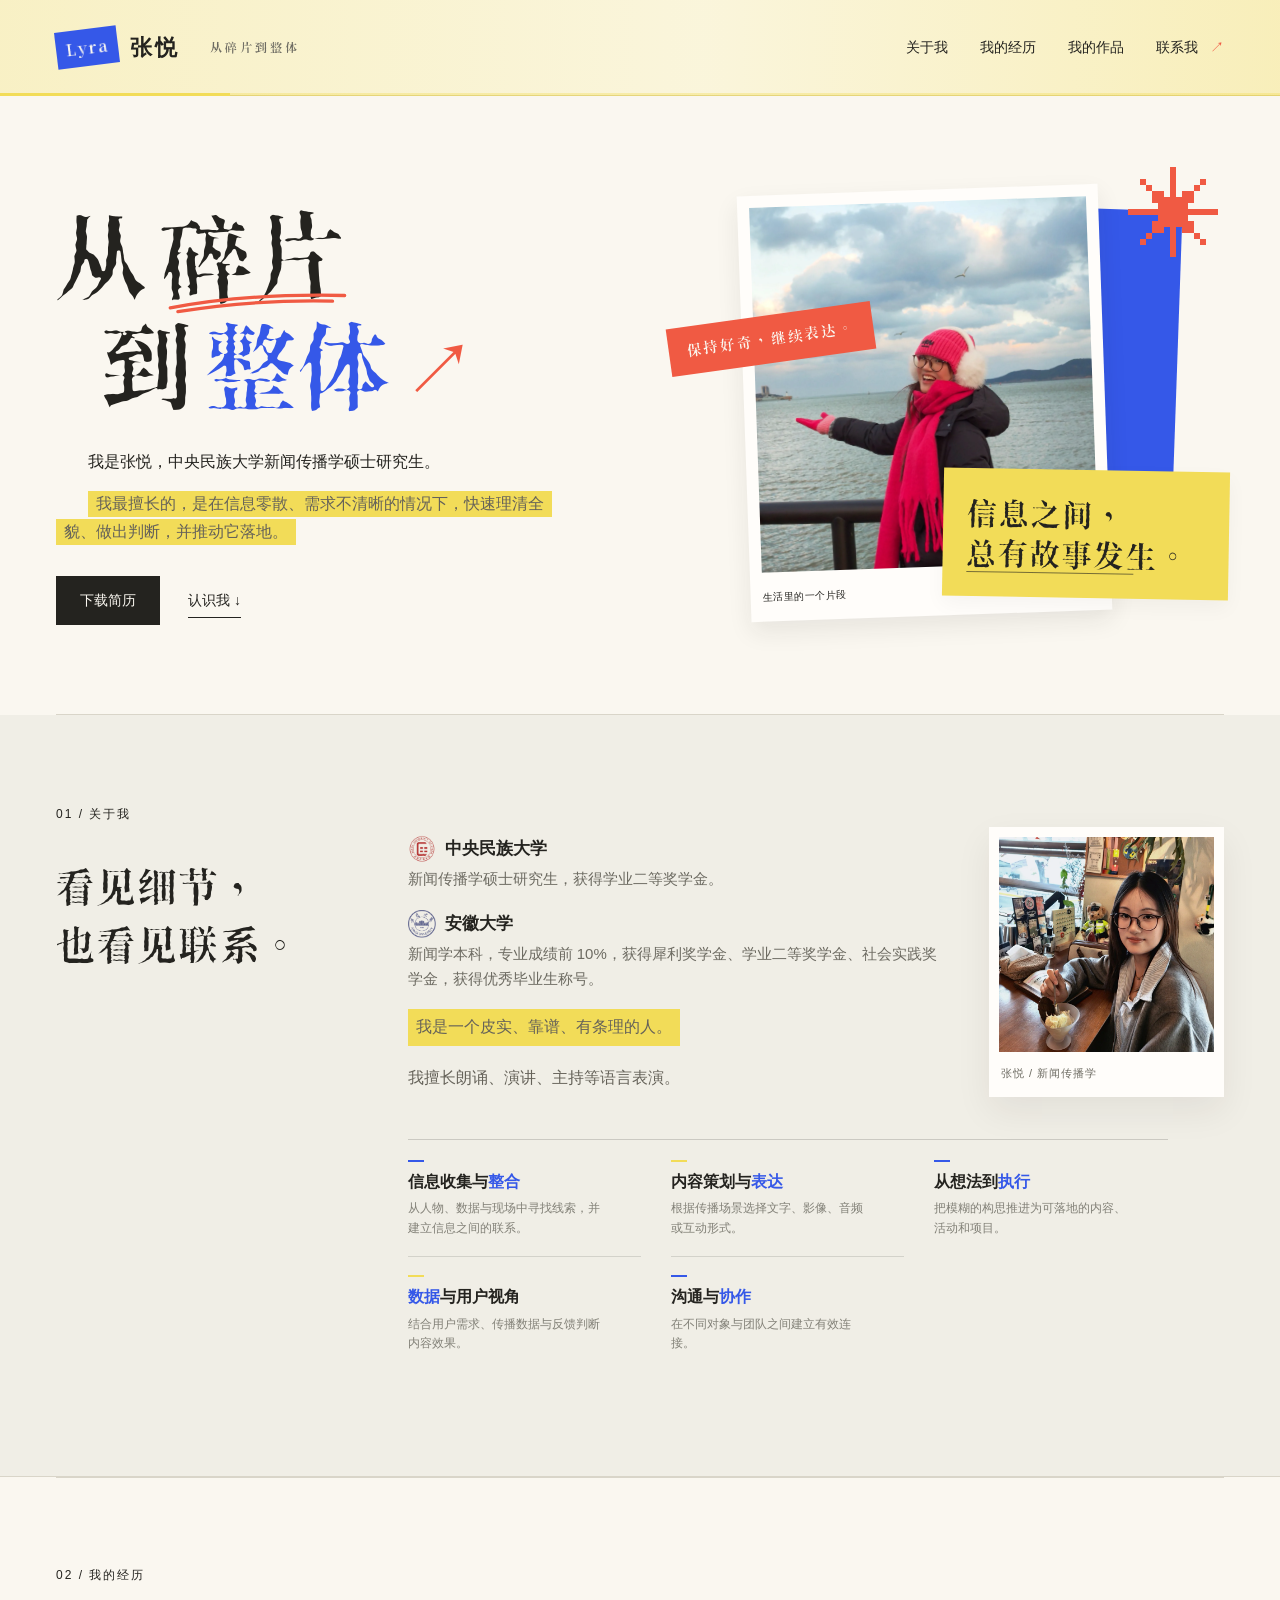
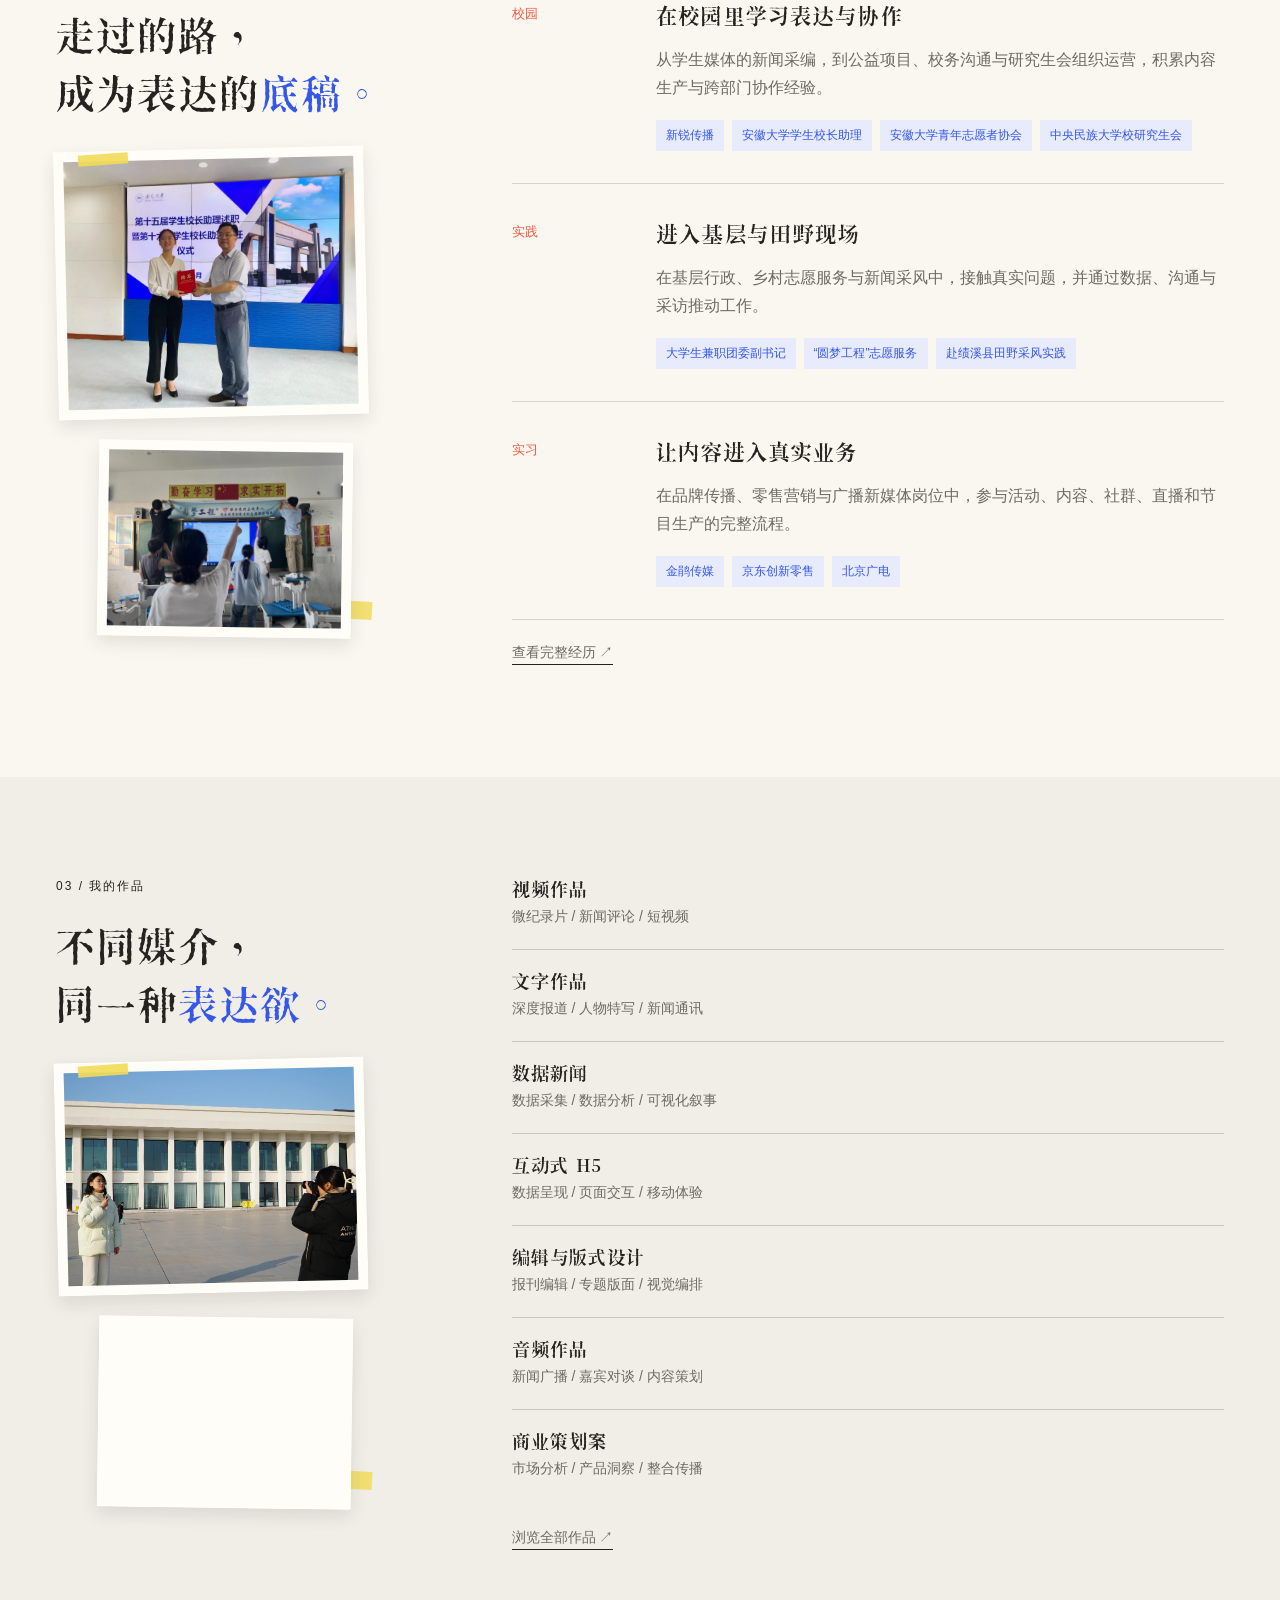
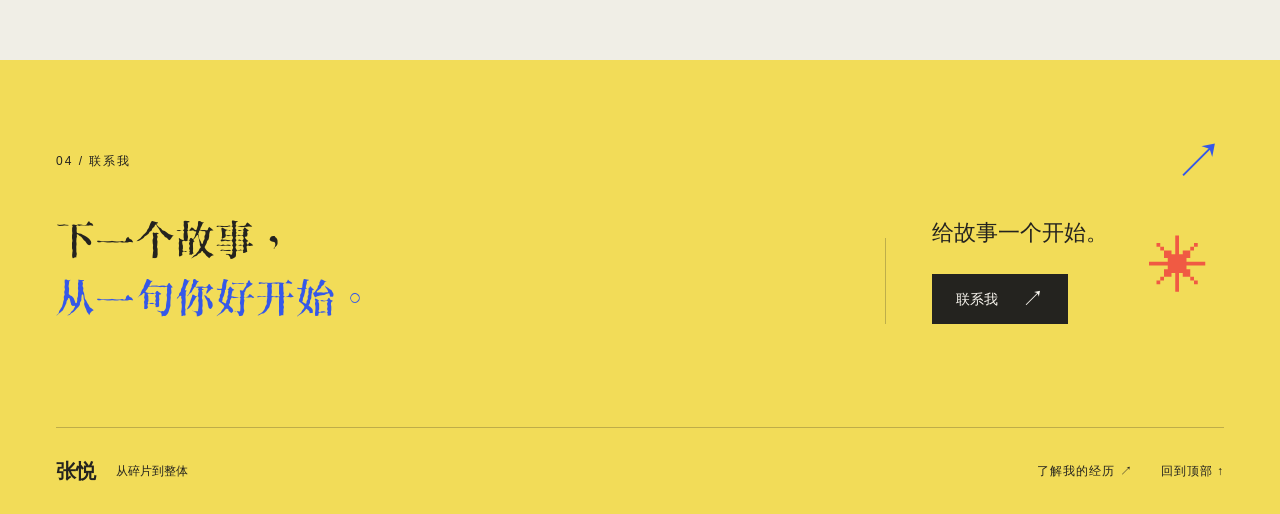
==== index.html @ edf0203c "Initial portfolio website" ====
<!doctype html>
<html lang="zh-CN">
<head>
  <meta charset="utf-8">
  <meta name="viewport" content="width=device-width, initial-scale=1">
  <meta name="theme-color" content="#faf7f0">
  <meta name="description" content="张悦的个人作品集。从现场观察、访谈片段到数据与日常细节，用文字、影像与互动，将碎片整理成有脉络的故事。">
  <meta property="og:type" content="website">
  <meta property="og:title" content="张悦｜从碎片到整体">
  <meta property="og:description" content="张悦的个人作品集：从观察与收集出发，整理信息、连接线索，并找到合适的表达方式。">
  <meta name="twitter:card" content="summary">
  <title>张悦｜从碎片到整体</title>
  <link rel="icon" href="favicon.svg" type="image/svg+xml">
  <link rel="stylesheet" href="assets/fonts/xiangcui/result.css?v=20260916-04">
  <link rel="stylesheet" href="portfolio.css?v=20260916-04">
  <script src="portfolio.js?v=20260916-04" defer></script>
</head>
<body id="top" class="about-page">
<a class="skip" href="#main">跳至正文</a>
<header class="site-header">
  <a class="wordmark" href="#top" aria-label="张悦，返回顶部"><span class="mark" aria-hidden="true">Lyra</span><strong>张悦</strong><span class="wordmark-note">从碎片到整体</span></a>
  <nav aria-label="主导航">
    <a href="#about">关于我</a><a href="experience.html">我的经历</a><a href="works.html">我的作品</a><a href="contact.html">联系我 <span aria-hidden="true">↗</span></a>
  </nav>
</header>
<main id="main">
  <section class="hero shell" aria-labelledby="hero-title">
    <div class="hero-copy">
      <h1 id="hero-title">从<span class="fragment-word">碎片<svg aria-hidden="true" viewBox="0 0 220 20"><path d="M3 13 Q95 0 214 9 M12 18 Q105 8 199 15"/></svg></span><br><span class="hero-line-two">到<span class="whole-word">整体<span aria-hidden="true">↗</span></span></span></h1>
      <p class="hero-identity">我是张悦，中央民族大学新闻传播学硕士研究生。</p>
      <p class="hero-description"><span class="hero-description-highlight">我最擅长的，是在信息零散、需求不清晰的情况下，快速理清全貌、做出判断，并推动它落地。</span></p>
      <div class="hero-actions"><a class="button button-dark" href="联系我/01简历.pdf" download="张悦-个人简历.pdf">下载简历</a><a class="text-link" href="#about">认识我 <span aria-hidden="true">↓</span></a></div>
    </div>
    <div class="collage" aria-label="照片与文字组成的个人拼贴">
      <div class="collage-blue" aria-hidden="true"></div>
      <figure class="photo-fragment"><img src="关于我/MTXX_IMG_20260315_09522256.webp" width="1536" height="2048" alt="张悦在海边，戴着红色帽子和围巾，回头微笑" fetchpriority="high" decoding="async"><figcaption><span>生活里的一个片段</span><span>01 / 观察</span></figcaption></figure>
      <div class="note-fragment"><p>信息之间，<br>总有故事发生。</p><span class="note-rule" aria-hidden="true"></span></div>
      <span class="collage-label">保持好奇，继续表达。</span>
      <span class="collage-star" aria-hidden="true">✳</span>
    </div>
    <div class="hero-divider" aria-hidden="true"></div>
  </section>

  <section class="about-intro" id="about" aria-labelledby="about-title">
    <div class="shell about-intro-grid">
      <header class="about-intro-side">
        <p class="eyebrow">01 / 关于我</p>
        <h2 id="about-title">看见细节，<br>也看见<span class="about-link-word">联系。</span></h2>
      </header>
      <div class="about-intro-main">
        <div class="about-story-grid about-editorial-layout">
          <div class="about-info-flow">
            <section class="about-education-panel">
              <div class="about-education-stack">
                <article class="about-education-record"><strong><img class="school-emblem" src="关于我/中央民族大学校徽-透明.webp" alt=""><span>中央民族大学</span></strong><p>新闻传播学硕士研究生，获得学业二等奖学金。</p></article>
                <article class="about-education-record"><strong><img class="school-emblem" src="关于我/安徽大学校徽-透明.webp" alt=""><span>安徽大学</span></strong><p>新闻学本科，专业成绩前 10%，获得犀利奖学金、学业二等奖学金、社会实践奖学金，获得优秀毕业生称号。</p></article>
              </div>
            </section>
            <section class="about-talent-panel">
              <p class="about-talent-copy"><span class="about-talent-highlight">我是一个皮实、靠谱、有条理的人。</span><span class="about-talent-line">我擅长朗诵、演讲、主持等语言表演。</span></p>
            </section>
          </div>
          <figure class="about-portrait">
            <span class="portrait-corner" aria-hidden="true"></span>
            <img src="关于我/2026年3月_1787834545062.webp?v=20260906212724" width="1535" height="1535" loading="eager" decoding="async" alt="张悦戴着眼镜，坐在咖啡馆窗边的生活照">
            <figcaption>张悦 / 新闻传播学</figcaption>
          </figure>
        </div>
        <section class="about-capability-panel">
          <ol class="about-capability-list">
            <li><h4>信息收集与<span class="capability-highlight">整合</span></h4><p>从人物、数据与现场中寻找线索，并建立信息之间的联系。</p></li>
            <li><h4>内容策划与<span class="capability-highlight">表达</span></h4><p>根据传播场景选择文字、影像、音频或互动形式。</p></li>
            <li><h4>从想法到<span class="capability-highlight">执行</span></h4><p>把模糊的构思推进为可落地的内容、活动和项目。</p></li>
            <li><h4><span class="capability-highlight">数据</span>与用户视角</h4><p>结合用户需求、传播数据与反馈判断内容效果。</p></li>
            <li><h4>沟通与<span class="capability-highlight">协作</span></h4><p>在不同对象与团队之间建立有效连接。</p></li>
          </ol>
        </section>
      </div>
    </div>
  </section>

  <section class="experience-section shell section-grid" id="experience" aria-labelledby="experience-title">
    <header class="section-label"><p class="eyebrow">02 / 我的经历</p><h2 id="experience-title">走过的路，<br>成为表达的<span class="blue-text">底稿。</span></h2><div class="experience-side-gallery" aria-label="经历照片"><img src="关于我/学生校长助理颁发证书.webp" alt="安徽大学学生校长助理证书颁发现场" loading="lazy" decoding="async"><img src="关于我/圆梦工程.webp" alt="圆梦工程志愿服务现场" loading="lazy" decoding="async"></div></header>
    <div class="experience-list">
      <article class="experience-item"><div class="experience-meta"><span>校园</span></div><div><h3>在校园里学习表达与协作</h3><p>从学生媒体的新闻采编，到公益项目、校务沟通与研究生会组织运营，积累内容生产与跨部门协作经验。</p><ul class="tags" aria-label="校园经历"><li><a href="experience.html#experience-xinrui">新锐传播</a></li><li><a href="experience.html#experience-student-assistant">安徽大学学生校长助理</a></li><li><a href="experience.html#experience-volunteer">安徽大学青年志愿者协会</a></li><li><a href="experience.html#experience-graduate-union">中央民族大学校研究生会</a></li></ul></div></article>
      <article class="experience-item"><div class="experience-meta"><span>实践</span></div><div><h3>进入基层与田野现场</h3><p>在基层行政、乡村志愿服务与新闻采风中，接触真实问题，并通过数据、沟通与采访推动工作。</p><ul class="tags" aria-label="实践经历"><li><a href="experience.html#experience-shanwang">大学生兼职团委副书记</a></li><li><a href="experience.html#experience-dream">“圆梦工程”志愿服务</a></li><li><a href="experience.html#experience-fieldwork">赴绩溪县田野采风实践</a></li></ul></div></article>
      <article class="experience-item"><div class="experience-meta"><span>实习</span></div><div><h3>让内容进入真实业务</h3><p>在品牌传播、零售营销与广播新媒体岗位中，参与活动、内容、社群、直播和节目生产的完整流程。</p><ul class="tags" aria-label="实习经历"><li><a href="experience.html#experience-jinjuan">金鹃传媒</a></li><li><a href="experience.html#experience-jd">京东创新零售</a></li><li><a href="experience.html#experience-bjrt">北京广电</a></li></ul></div></article>
      <p class="resume-note"><a class="text-link" href="experience.html">查看完整经历 ↗</a></p>
    </div>
  </section>

  <section class="projects-section" id="projects" aria-labelledby="projects-title">
    <div class="shell projects-layout">
      <header class="section-label projects-side"><p class="eyebrow">03 / 我的作品</p><h2 id="projects-title">不同媒介，<br>同一种<span class="blue-text">表达欲。</span></h2><div class="projects-side-gallery" aria-label="采风与拍摄照片"><figure class="projects-photo projects-photo-shoot"><img src="关于我/拍摄.webp" alt="拍摄现场" loading="lazy" decoding="async"></figure><figure class="projects-photo projects-photo-live"><img src="关于我/采风实践.webp" alt="采风实践现场" loading="lazy" decoding="async"></figure></div></header>
      <div class="projects-directory-column">
        <nav class="project-categories" aria-label="作品分类目录">
        <a class="directory-entry directory-entry--video" href="works.html#category-video"><span class="directory-number">01</span><span class="directory-copy"><strong>视频作品</strong><small>微纪录片 / 新闻评论 / 短视频</small></span><span class="directory-arrow" aria-hidden="true">↗</span><figure class="directory-preview"><img src="我的作品/视频作品/老机场建立新园博封面图.webp" alt="" loading="lazy" decoding="async"></figure></a>
        <a class="directory-entry directory-entry--writing" href="works.html#category-writing"><span class="directory-number">02</span><span class="directory-copy"><strong>文字作品</strong><small>深度报道 / 人物特写 / 新闻通讯</small></span><span class="directory-arrow" aria-hidden="true">↗</span><figure class="directory-preview"><img src="我的作品/文字报道/星星世界.webp" alt="" loading="lazy" decoding="async"></figure></a>
        <a class="directory-entry directory-entry--data" href="works.html#category-data"><span class="directory-number">03</span><span class="directory-copy"><strong>数据新闻</strong><small>数据采集 / 数据分析 / 可视化叙事</small></span><span class="directory-arrow" aria-hidden="true">↗</span><figure class="directory-preview"><img src="我的作品/数据新闻/义乌爆单之后封面图.webp" alt="" loading="lazy" decoding="async"></figure></a>
        <a class="directory-entry directory-entry--h5" href="works.html#category-h5"><span class="directory-number">04</span><span class="directory-copy"><strong>互动式 H5</strong><small>数据呈现 / 页面交互 / 移动体验</small></span><span class="directory-arrow" aria-hidden="true">↗</span><figure class="directory-preview"><img class="directory-preview-image--top" src="我的作品/互动式H5/徽风皖韵话非遗封面图.webp" alt="" loading="lazy" decoding="async"></figure></a>
        <a class="directory-entry directory-entry--editorial" href="works.html#category-editorial"><span class="directory-number">05</span><span class="directory-copy"><strong>编辑与版式设计</strong><small>报刊编辑 / 专题版面 / 视觉编排</small></span><span class="directory-arrow" aria-hidden="true">↗</span><figure class="directory-preview"><img class="directory-preview-image--top" src="我的作品/编辑与版式设计/青年日报.webp" alt="" loading="lazy" decoding="async"></figure></a>
        <a class="directory-entry directory-entry--audio" href="works.html#category-audio"><span class="directory-number">06</span><span class="directory-copy"><strong>音频作品</strong><small>新闻广播 / 嘉宾对谈 / 内容策划</small></span><span class="directory-arrow" aria-hidden="true">↗</span><figure class="directory-preview"><img src="我的作品/音频作品/我是实习生.webp" alt="" loading="lazy" decoding="async"></figure></a>
        <a class="directory-entry directory-entry--commercial" href="works.html#category-commercial"><span class="directory-number">07</span><span class="directory-copy"><strong>商业策划案</strong><small>市场分析 / 产品洞察 / 整合传播</small></span><span class="directory-arrow" aria-hidden="true">↗</span><figure class="directory-preview"><img src="我的作品/商业策划案/我xiang自定义封面图.webp" alt="" loading="lazy" decoding="async"></figure></a>
        </nav>
        <p class="resume-note projects-more"><a class="text-link" href="works.html">浏览全部作品 ↗</a></p>
      </div>
    </div>
  </section>

  <section class="contact-section" id="contact" aria-labelledby="contact-title">
    <div class="shell">
      <div class="contact-top"><p class="eyebrow">04 / 联系我</p><span aria-hidden="true">↗</span></div>
      <div class="contact-grid"><div><h2 id="contact-title">下一个故事，<br><span>从一句你好开始。</span></h2></div><div class="contact-letter"><span aria-hidden="true">✳</span><p>给故事一个开始。</p><a class="button button-dark" href="contact.html">联系我 <span aria-hidden="true">↗</span></a></div></div>
      <footer><a class="footer-name" href="#top">张悦<span>从碎片到整体</span></a><div class="footer-links"><a href="experience.html">了解我的经历 ↗</a><a class="back-top" href="#top">回到顶部 ↑</a></div></footer>
    </div>
  </section>
</main>
</body>
</html>
---- assets/fonts/xiangcui/result.css ----
/* Service and Built By: ZeoSeven https://zeoseven.com
Generated By cn-font-split https://www.npmjs.com/package/cn-font-split
CopyrightNotice 
FontFamilyName XiangcuiDazijitiW15
FontSubfamilyName Regular
UniqueFontID Xiangcui Dazijiti W15:Version 1.000
FullFontName XiangcuiDazijitiW15
VersionString Version 1.000;June 27, 2024;FontCreator 14.0.0.2814 64-bit
PostScriptFontName XiangcuiDazijitiW15
CopyrightNotice 
FontFamilyName XiangcuiDazijitiW15
FontSubfamilyName Regular
UniqueFontID Xiangcui Dazijiti W15:Version 1.000
FullFontName XiangcuiDazijitiW15
VersionString Version 1.000;June 27, 2024;FontCreator 14.0.0.2814 64-bit
PostScriptFontName XiangcuiDazijitiW15
FontFamilyName 香萃打字机体 W15
FontSubfamilyName Regular
UniqueFontID 香萃打字机体 W15:Version 1.000
FullFontName 香萃打字机体 W15
VersionString Version 1.000;June 27, 2024;FontCreator 14.0.0.2814 64-bit */

@font-face{font-family:"XiangcuiDazijitiW15";src:local("XiangcuiDazijitiW15"),url("./5dc5b718c7860aa8.woff2")format("woff2");font-style:normal;font-display:swap;font-weight:400;unicode-range:U+2640,U+2642,U+3003,U+3005,U+3013;}@font-face{font-family:"XiangcuiDazijitiW15";src:local("XiangcuiDazijitiW15"),url("./c0c54fd2979ae911.woff2")format("woff2");font-style:normal;font-display:swap;font-weight:400;unicode-range:U+2016,U+2030,U+2032-2033,U+203B,U+2103,U+2116,U+2160-216B,U+2190-2193,U+2208,U+220F,U+2211,U+221A,U+221D-221E,U+2220,U+2225,U+2227-222B,U+222E,U+2234-2237,U+223D,U+2248,U+224C,U+2260-2261,U+2264-2265,U+226E-226F,U+2299,U+22A5,U+2312,U+25A0-25A1,U+25B2-25B3,U+25C6-25C7,U+25CB,U+25CE,U+2605-2606,U+304B-3051,U+30E6-30F6,U+FF02,U+FF04,U+FF07,U+FF0A-FF0B,U+FF20,U+FF3C,U+FF3E,U+FF40,U+FFE0-FFE1,U+FFE3,U+FFE5;}@font-face{font-family:"XiangcuiDazijitiW15";src:local("XiangcuiDazijitiW15"),url("./0944b7eb98e4e70e.woff2")format("woff2");font-style:normal;font-display:swap;font-weight:400;unicode-range:U+44F,U+451,U+2014,U+201C-201D,U+2026,U+3001-3002,U+300C-300F,U+3041-304A,U+4E00,U+4E0A,U+4E0D-4E0E,U+4E1A,U+4E2A,U+4E2D,U+4E3A-4E3B,U+4E4B,U+4E86,U+4E8E,U+4EA7,U+4EBA,U+4EE5,U+4F1A,U+4F53,U+4F5C,U+5168,U+51FA,U+5206,U+5230,U+5236,U+529B,U+52A8,U+5316,U+53D1,U+53EF,U+5408,U+540C,U+548C,U+56FD,U+5728,U+5730,U+591A,U+5927,U+5B66,U+5B9A,U+5B9E,U+5BF9,U+5DE5,U+5E74,U+6027,U+6210-6211,U+6499,U+65B9,U+65F6,U+662F,U+6709,U+6765,U+6CD5,U+73B0,U+7406,U+751F,U+7528,U+7684,U+7B49,U+7ECF,U+80D9,U+80FD,U+81EA,U+884C,U+8981,U+8E9C,U+8FC7,U+8FD9,U+8FDB,U+9139,U+9AD8,U+9CB0,U+FF01,U+FF0C,U+FF0F,U+FF1A-FF1B,U+FF1F,U+FF5E;}@font-face{font-family:"XiangcuiDazijitiW15";src:local("XiangcuiDazijitiW15"),url("./40b76a748f800bf4.woff2")format("woff2");font-style:normal;font-display:swap;font-weight:400;unicode-range:U+20-30,U+41-43,U+7E,U+A4,U+A7-A8,U+B0-B1,U+B7,U+D7,U+E0-E1,U+E8-EA,U+EC-ED,U+F2-F3,U+F7,U+F9-FA,U+FC,U+101,U+113,U+11B,U+12B,U+14D,U+16B,U+1CE,U+1D0,U+1D2,U+1D4,U+1D6,U+1D8,U+1DA,U+1DC,U+2C7,U+2C9,U+391-3A1,U+3C0-3C1,U+3C3-3C9,U+401,U+410-41F;}@font-face{font-family:"XiangcuiDazijitiW15";src:local("XiangcuiDazijitiW15"),url("./653477c5091aecaa.woff2")format("woff2");font-style:normal;font-display:swap;font-weight:400;unicode-range:U+30C7-30E5;}@font-face{font-family:"XiangcuiDazijitiW15";src:local("XiangcuiDazijitiW15"),url("./71e9ceec1b325e1a.woff2")format("woff2");font-style:normal;font-display:swap;font-weight:400;unicode-range:U+30A9-30C6;}@font-face{font-family:"XiangcuiDazijitiW15";src:local("XiangcuiDazijitiW15"),url("./7e6edab796168fa1.woff2")format("woff2");font-style:normal;font-display:swap;font-weight:400;unicode-range:U+3081-3093,U+30A1-30A8;}@font-face{font-family:"XiangcuiDazijitiW15";src:local("XiangcuiDazijitiW15"),url("./8c54cb63463f772f.woff2")format("woff2");font-style:normal;font-display:swap;font-weight:400;unicode-range:U+3068-3080;}@font-face{font-family:"XiangcuiDazijitiW15";src:local("XiangcuiDazijitiW15"),url("./8097207e23d77192.woff2")format("woff2");font-style:normal;font-display:swap;font-weight:400;unicode-range:U+3052-3067;}@font-face{font-family:"XiangcuiDazijitiW15";src:local("XiangcuiDazijitiW15"),url("./1133d1ac17f09dd9.woff2")format("woff2");font-style:normal;font-display:swap;font-weight:400;unicode-range:U+4E2C,U+5107,U+5216,U+5293,U+54F3,U+5523,U+5819,U+5ADC,U+5C88,U+5E3B,U+5FEE,U+62F6,U+63BE,U+6484,U+67D9,U+67DD,U+6D5E,U+6F46,U+717A,U+71E0,U+72C1,U+73E7,U+75B0,U+7603,U+7722,U+7809,U+7811,U+7946,U+799A,U+7B45,U+7BA2,U+8014,U+8159,U+817D,U+81A3,U+81AA,U+8201,U+833C,U+836E,U+83E5,U+8459,U+84F0,U+8729,U+8753,U+87D3,U+89DC,U+8BF6,U+8C2E,U+8E2C,U+8E9E,U+8ECE,U+8FEE,U+914F,U+9174,U+9191,U+960C,U+9622,U+9A98,U+9B48,U+9CA6,U+9E88,U+9F44;}@font-face{font-family:"XiangcuiDazijitiW15";src:local("XiangcuiDazijitiW15"),url("./aa62bf67a1a08d60.woff2")format("woff2");font-style:normal;font-display:swap;font-weight:400;unicode-range:U+4E3F,U+5155,U+5281,U+53B6,U+553C,U+570A,U+5C8D,U+5F61,U+614A,U+615D,U+63AD,U+6420,U+6434,U+6920,U+6A8E,U+6AA0,U+6B43,U+6BF5,U+6C15,U+6EE0,U+72E8,U+746D,U+754E,U+778D,U+77E7,U+7857,U+78C9,U+78F2,U+7967,U+7B9D,U+7CD7,U+7F32,U+80C2,U+810E,U+84CD,U+84D0,U+85B7,U+871E,U+8723,U+877E,U+878B,U+8793,U+88D2,U+8966,U+89EB,U+8B26,U+8D33,U+8D47,U+8D55,U+928E,U+94F4,U+953C,U+9564,U+9674,U+98A5,U+9A9F,U+9CBA,U+9CCB,U+9E32,U+9EB4,U+9F3D,U+9F86;}@font-face{font-family:"XiangcuiDazijitiW15";src:local("XiangcuiDazijitiW15"),url("./6d15cb8e7a04f590.woff2")format("woff2");font-style:normal;font-display:swap;font-weight:400;unicode-range:U+4EC2,U+502E,U+55B5,U+5776,U+5786,U+5B32,U+5B65,U+5C66,U+5F2A,U+6067,U+61D4,U+6343,U+652E,U+6833,U+684A,U+6A91,U+6BEA,U+6CD0,U+6F24,U+6F2D,U+721D,U+728B,U+72C3,U+730A,U+7338,U+734D,U+752F,U+770D,U+77A2,U+786D,U+791E,U+7B58,U+8022,U+8028,U+804D,U+8080,U+80E9,U+80EC,U+82E0,U+83B0,U+8488,U+848E,U+8539,U+8803,U+8C8A,U+8C98,U+8F79,U+91B5,U+9494,U+94B6,U+94F9,U+950A,U+950E,U+951E,U+952B,U+95F6,U+9603,U+9794,U+97AB,U+9B0F,U+9CD8,U+9E5B;}@font-face{font-family:"XiangcuiDazijitiW15";src:local("XiangcuiDazijitiW15"),url("./cfc2fda3ff36a1c6.woff2")format("woff2");font-style:normal;font-display:swap;font-weight:400;unicode-range:U+4E0C,U+4E28,U+522D,U+5290,U+5369,U+54D5,U+54DC,U+54FF,U+552A,U+5588,U+5686,U+57A4,U+5820,U+5865,U+58BC,U+5C1C,U+5F50,U+619D,U+620B,U+6224-6225,U+63F2,U+6496,U+64D0,U+6509,U+6844,U+6957,U+6971,U+70C0,U+7953,U+7BDA,U+7F33,U+8029,U+8035,U+80F2,U+8274,U+82B0,U+857A,U+85A8,U+867C,U+89CC,U+8DBC,U+8E40,U+8F77,U+9058,U+91A2,U+94DE,U+953E,U+9544,U+9569,U+960D,U+963D,U+9AB1,U+9AD1,U+9C92,U+9C95,U+9CBC,U+9CC6,U+9E38,U+9E7E,U+9EFB-9EFC;}@font-face{font-family:"XiangcuiDazijitiW15";src:local("XiangcuiDazijitiW15"),url("./ad3cd2c9f8f99d2e.woff2")format("woff2");font-style:normal;font-display:swap;font-weight:400;unicode-range:U+4E36,U+4F91,U+50BA,U+5181,U+52F9,U+53A3,U+57F4,U+5902,U+5AB5,U+5C22,U+5C6E,U+5D3E,U+5DDB,U+5FED,U+63CE,U+640B-640C,U+6603,U+67A8,U+6A65,U+6D48,U+706C,U+72F3,U+7339,U+736F,U+75C4,U+762D,U+7735,U+7839,U+7924,U+7A80,U+7CC8,U+7F0F,U+7F12,U+7F68,U+8221,U+8223,U+822D,U+825A,U+8307,U+83F9,U+8487,U+86B0,U+86D8,U+8788,U+8BA0,U+8E23,U+8E94,U+90B6,U+914E,U+943E,U+94B8,U+9538,U+953F,U+955F,U+9561,U+9A96,U+9B2F,U+9CD0,U+9EEA,U+9EF9,U+9FA0;}@font-face{font-family:"XiangcuiDazijitiW15";src:local("XiangcuiDazijitiW15"),url("./017794c2d1e67860.woff2")format("woff2");font-style:normal;font-display:swap;font-weight:400;unicode-range:U+4EA0,U+4FC5,U+51F5,U+5423,U+55C9,U+580B,U+5BE4,U+5E80,U+5EE8,U+609B,U+6445,U+64D7,U+6534,U+674C,U+6864,U+6C5C,U+6E2B,U+6EB2,U+70B1,U+7303,U+736C,U+74A9,U+7513,U+7592,U+784E,U+793B,U+798A,U+7A78,U+7BA8,U+7EC1,U+8025,U+809C,U+80B7,U+8204,U+827F,U+8347,U+837D,U+839B,U+8579,U+86F2,U+8764,U+8797,U+87B5,U+8844,U+88FC,U+8930,U+8C02,U+8C85,U+8F81,U+8FD5,U+94B7,U+94EB,U+9516,U+9518,U+95FC,U+9667,U+9792,U+98A1,U+9969,U+9A80,U+9E3A,U+9EE5;}@font-face{font-family:"XiangcuiDazijitiW15";src:local("XiangcuiDazijitiW15"),url("./7786f72426914c8a.woff2")format("woff2");font-style:normal;font-display:swap;font-weight:400;unicode-range:U+4F94,U+50ED,U+5182,U+525E,U+5282,U+5326,U+537A,U+5459,U+54B4,U+54D9,U+5925,U+5A08,U+5B84,U+5CB5,U+605D,U+609D,U+6243,U+6322,U+6549,U+656B,U+680A,U+6C2A,U+6D0E,U+6EB7,U+7113,U+727F,U+7321,U+750D,U+760A,U+7643,U+7707,U+77B5,U+7A06,U+7AAD,U+7BE5,U+7F0B,U+80AD,U+823B,U+824B,U+827D,U+82C8,U+84B9,U+864D,U+86D1,U+8770,U+881B,U+89CF,U+89D6,U+8BD4,U+8C2B,U+8F82,U+9164,U+950D,U+9514,U+9529,U+954E,U+96B3,U+97B2,U+9998,U+9A92,U+9CB4,U+9E71;}@font-face{font-family:"XiangcuiDazijitiW15";src:local("XiangcuiDazijitiW15"),url("./b981920faaa8e8e1.woff2")format("woff2");font-style:normal;font-display:swap;font-weight:400;unicode-range:U+4F74,U+507E,U+574C,U+5B16,U+5CBD,U+5E31,U+5E5E,U+5F82,U+5FC9,U+600A,U+60DD,U+63DE,U+63F8,U+643F,U+69D4,U+6C46,U+6F89,U+71D4,U+72F4,U+74DE,U+7605,U+761B,U+7625,U+764D,U+7747,U+78A5,U+7A03,U+7B0A,U+7C40,U+7CA2,U+7D77,U+7F2F,U+7F9D,U+80E8,U+811E,U+822F,U+8233,U+828F,U+831B,U+83A9,U+83DD,U+8406,U+867F,U+87AC-87AD,U+87BD,U+88BC,U+895E,U+8DD6,U+90DB,U+91AD,U+963C,U+966C,U+9987,U+9A75,U+9A7A,U+9ADF,U+9B43,U+9CBD,U+9CD4,U+9E31,U+9E4E;}@font-face{font-family:"XiangcuiDazijitiW15";src:local("XiangcuiDazijitiW15"),url("./8ba4ddbe96653d1f.woff2")format("woff2");font-style:normal;font-display:swap;font-weight:400;unicode-range:U+4EF3,U+50D6,U+52D6,U+55CD,U+572F,U+57D8,U+57FD,U+59D2,U+5F11,U+5F56,U+5FC4,U+5FE4,U+6106,U+64E4,U+67B5,U+6883,U+6B37,U+6F72,U+6F8C,U+7039,U+728F,U+7331,U+75C3,U+75E6,U+7743,U+786A,U+78B9,U+7AAC,U+7AB3,U+7B4C,U+7EA1,U+7F07,U+7F0C,U+812C,U+8284,U+8291,U+8311,U+835B,U+845C,U+84B4,U+84E3,U+850C,U+86BA,U+87DB,U+883C,U+8BDC,U+8C33,U+8C94,U+8DB1,U+8DE3,U+8F7A,U+91AF,U+948B,U+94D8,U+9513,U+9688,U+996B,U+9B08,U+9C94,U+9E36,U+9F0D,U+9F37;}@font-face{font-family:"XiangcuiDazijitiW15";src:local("XiangcuiDazijitiW15"),url("./a64978d9ab0484dc.woff2")format("woff2");font-style:normal;font-display:swap;font-weight:400;unicode-range:U+50EC,U+51B1,U+54A9,U+55BE,U+564D,U+5844,U+5AE0,U+5B37,U+5B80,U+5F8C,U+610D,U+641B,U+6634,U+676A,U+681D,U+6B9B,U+6D7C,U+6F36,U+7173,U+72EF,U+74E0,U+763C,U+7704,U+7780,U+7847,U+7962,U+7A02,U+7C0F,U+7CC7,U+7CF8,U+7E3B,U+7EA9,U+7F02,U+7F23,U+8020,U+8136,U+8182,U+8268,U+8288,U+836D,U+863C,U+86DE,U+86F1,U+880A,U+887F,U+8A48,U+8DCF,U+8E90,U+902D,U+936A,U+956C,U+9ABA,U+9C8E,U+9C9A,U+9E4B,U+9E55,U+9E63,U+9E68-9E69,U+9EBD,U+9EC9,U+9F51;}@font-face{font-family:"XiangcuiDazijitiW15";src:local("XiangcuiDazijitiW15"),url("./7e6bacd9a9c90078.woff2")format("woff2");font-style:normal;font-display:swap;font-weight:400;unicode-range:U+4F1B,U+4F7E,U+51AB,U+536E,U+54DA,U+576B,U+57F8,U+5B5B,U+5D1E,U+5D6B,U+5EFE,U+5F58,U+5F73,U+602B,U+66DB,U+69B1,U+69E0,U+6B39,U+6ED7,U+7035,U+7178,U+7228,U+72B4,U+7481,U+7540,U+755B,U+758B,U+7635,U+76CD,U+7B7B,U+7BFC,U+7C16,U+7EF2,U+7FBC,U+8016,U+825F,U+8308,U+831A,U+840F,U+855E,U+86C4,U+873E,U+8864,U+88F0,U+890A,U+892B,U+89EF,U+8C18,U+8E6F,U+8F7E,U+8FB6,U+8FD3,U+90BE,U+953A,U+9654,U+972A,U+97B4,U+9AA3,U+9AED,U+9AF9,U+9E2B,U+9F2C;}@font-face{font-family:"XiangcuiDazijitiW15";src:local("XiangcuiDazijitiW15"),url("./1123d6e9b7b145cd.woff2")format("woff2");font-style:normal;font-display:swap;font-weight:400;unicode-range:U+4FDC,U+5233,U+52A2,U+5476,U+56DD,U+572C,U+57CF,U+5881,U+589A,U+5941,U+5C25,U+6083,U+6126,U+6426,U+6769,U+6798,U+67C3,U+698D,U+69ED,U+6A18,U+6BB3,U+6D33,U+6E16,U+6E53,U+6EBB,U+72F7,U+739F,U+76A4,U+7B6E,U+7C9E,U+7CE8,U+7F21,U+7F74,U+80EA,U+8114,U+829F,U+82A4,U+8333,U+83B6,U+85A4,U+8731,U+877B,U+88E5,U+89CB,U+8E3A,U+9161,U+91A3,U+9565,U+9568,U+956A,U+9730,U+98E7,U+9967,U+9AE1,U+9C86,U+9CA1,U+9CA3,U+9CE2,U+9E6A,U+9E87,U+9EE2;}@font-face{font-family:"XiangcuiDazijitiW15";src:local("XiangcuiDazijitiW15"),url("./512e7f1709de62e9.woff2")format("woff2");font-style:normal;font-display:swap;font-weight:400;unicode-range:U+5202,U+523F,U+54CF,U+5537,U+56DF,U+5709,U+59B2,U+5D24,U+5E8B,U+5EB3,U+5ED2,U+5FAD,U+603C,U+6206,U+62CA,U+638E,U+63B4,U+646D,U+6715,U+69F2,U+6CB2,U+6FB6,U+7313,U+75D6,U+7617,U+7640,U+775A,U+77BD,U+781F,U+7B2B,U+7B31,U+7B3E,U+7C0B,U+7EA5,U+8071,U+8160,U+82FB,U+83F8,U+8411,U+8629,U+866E,U+86B5,U+872E,U+877D,U+87EA,U+88CE,U+89F3,U+8BFC,U+8C35,U+8DBA,U+8F75,U+94AC,U+94E5,U+961D,U+96E0,U+990D,U+9AC0,U+9C8B,U+9CA0,U+9EE9,U+9F80;}@font-face{font-family:"XiangcuiDazijitiW15";src:local("XiangcuiDazijitiW15"),url("./3e953debaf60495b.woff2")format("woff2");font-style:normal;font-display:swap;font-weight:400;unicode-range:U+4E69,U+4F67,U+50E6,U+5196,U+54AD,U+561E,U+580D,U+5D74,U+5E42,U+6003,U+6100,U+6535,U+65C4,U+6861,U+69CA,U+69FF,U+6C0D,U+6CD6,U+6CF7,U+6CFA,U+6DAB,U+6E54,U+709D,U+72AD,U+72FB,U+74BA,U+754B,U+75AC,U+76B2,U+79B3,U+7B9C,U+7BCC,U+7CC1,U+7F27,U+7FB0,U+8031,U+81A6,U+81C1,U+836C,U+841C,U+8489,U+848C,U+8627,U+8813,U+8816,U+897B,U+8D46,U+8D4D,U+9179,U+917E,U+94D7,U+952A,U+952C,U+9545,U+9883,U+989F,U+9993,U+9AEB,U+9E48,U+9F17,U+9F19;}@font-face{font-family:"XiangcuiDazijitiW15";src:local("XiangcuiDazijitiW15"),url("./7aa6850366298bfb.woff2")format("woff2");font-style:normal;font-display:swap;font-weight:400;unicode-range:U+50A7,U+5363,U+5432,U+5575,U+5581,U+55CC,U+55FE,U+5981,U+5AAA,U+5DEF,U+5EF4,U+601B,U+6092,U+60AB,U+6217,U+6661,U+68F9,U+6BF9,U+6C05,U+6CA9,U+6CF6,U+71B5,U+7256,U+727E,U+73E5,U+750F,U+78A1,U+7905,U+7B2E,U+7B85,U+7BEA,U+7C74,U+7C9C,U+7E47,U+7E9F,U+7EE0,U+7EE8,U+7EF1,U+7F7E,U+8234,U+82E1,U+83C0,U+845A,U+84BD,U+8548,U+86E9,U+86F8,U+8785,U+87AB,U+89DA,U+94AB,U+9515,U+987C,U+9B51,U+9CCE,U+9E37,U+9E39,U+9E41,U+9F2F,U+9F39,U+9F85;}@font-face{font-family:"XiangcuiDazijitiW15";src:local("XiangcuiDazijitiW15"),url("./dd3c2bd8928bc6b8.woff2")format("woff2");font-style:normal;font-display:swap;font-weight:400;unicode-range:U+5240,U+531A,U+5452,U+5456,U+5472,U+553F,U+5601,U+57D2,U+5AB8,U+5D5D,U+600D,U+605A,U+623D,U+6369,U+6753,U+67A7,U+6855,U+6AAB,U+6B82,U+6C1A,U+6D1A,U+7085,U+7198,U+725D,U+738E,U+760C,U+7615,U+7630,U+77EC,U+7B2A,U+7B62,U+7C26,U+7E9B,U+7F11,U+802A,U+8112,U+8169,U+8279,U+82CA,U+84E0,U+86F4,U+8832,U+88B7,U+88E2-88E3,U+8BD3,U+8BD6,U+8BF9,U+8DDE,U+8F6D,U+8F94,U+8FE8,U+94D1,U+9558,U+9567,U+96CE,U+9B1F,U+9CA7,U+9CAE,U+9CD3,U+9F22;}@font-face{font-family:"XiangcuiDazijitiW15";src:local("XiangcuiDazijitiW15"),url("./0c86d197b897eced.woff2")format("woff2");font-style:normal;font-display:swap;font-weight:400;unicode-range:U+5261,U+52AC,U+5478,U+572E,U+5924,U+5997,U+5B34,U+5E11,U+5E91,U+5ED1,U+5F40,U+6019,U+65D2,U+670A,U+6939,U+6980,U+6A7C,U+6C19,U+6F74,U+72FA,U+7322,U+75B3,U+763F,U+78D9,U+7C9D,U+7F01,U+7F17,U+7F36,U+7FEE,U+80CD,U+8298,U+82D8,U+83D4,U+83DF,U+8401,U+8476,U+8478,U+84BA,U+8556,U+8585,U+868D,U+8765,U+87EE,U+8872,U+8BCE,U+8C16,U+8D5C,U+9011,U+915E,U+9185,U+918C,U+96E9,U+9785,U+9878,U+9954,U+9963,U+9A93,U+9AC1,U+9B49,U+9B4D,U+9E46;}@font-face{font-family:"XiangcuiDazijitiW15";src:local("XiangcuiDazijitiW15"),url("./98d9bda0171004e8.woff2")format("woff2");font-style:normal;font-display:swap;font-weight:400;unicode-range:U+4F65,U+5416,U+54BB,U+54DE,U+57EF,U+581E,U+59A3,U+5AD4,U+5D5B,U+5E14,U+624C,U+67F0,U+680C,U+686B,U+696E,U+6B84,U+6BF3,U+6C06-6C07,U+6D07,U+6D27,U+6D2B,U+6E8F,U+72F2,U+7477,U+755A,U+7594,U+7654,U+7726,U+7765,U+7817,U+78D4,U+7913,U+7B38,U+7BA7,U+7EE1,U+809F,U+80AB,U+80D7,U+8118,U+82E4,U+82F4,U+8451,U+851F,U+868B,U+88A2,U+88C9,U+8BB5,U+8BF3,U+8C73,U+8D40,U+8DEB,U+94F3,U+94FD,U+951D,U+9559,U+988F,U+98D1,U+9ACC,U+9CA5;}@font-face{font-family:"XiangcuiDazijitiW15";src:local("XiangcuiDazijitiW15"),url("./b7a34b3ac3f565b9.woff2")format("woff2");font-style:normal;font-display:swap;font-weight:400;unicode-range:U+5454,U+54C2,U+54D3,U+560C,U+566B,U+5AF1,U+5BA5,U+5C59,U+5C63,U+5E0F,U+6004,U+610E,U+634C,U+6D91,U+70BB,U+726E,U+72B0,U+72CE,U+737E,U+748E,U+7768,U+79D5,U+79EB,U+7A70,U+7A86,U+7B25,U+7B47,U+7B72,U+7DAE,U+8043,U+8188,U+823E,U+82C1,U+8306,U+835C,U+846D,U+867A,U+87CA,U+8C17,U+8C1D,U+8C55,U+8C78,U+8D91,U+8E14,U+8E41,U+8F8E,U+9162,U+9190,U+92C8,U+94CA,U+94D5,U+94EA,U+94F7,U+9566,U+9572,U+95F1,U+9B32,U+9CA9,U+9CB1,U+9F87;}@font-face{font-family:"XiangcuiDazijitiW15";src:local("XiangcuiDazijitiW15"),url("./fef59023974f9a3a.woff2")format("woff2");font-style:normal;font-display:swap;font-weight:400;unicode-range:U+4E47,U+4F89,U+55E5,U+5793,U+57E4,U+593C,U+59AB,U+5AD8,U+5B53,U+5FBC,U+60AD,U+61B7,U+64BA,U+65F0,U+67E2,U+6A17,U+6B81,U+6FDE,U+723B,U+7301,U+731E,U+771A,U+781C,U+7957,U+7EFE,U+7F26,U+7F31,U+801C,U+833A,U+839C,U+83BC,U+8734,U+886E,U+887E,U+8C04,U+8C25,U+8C36,U+8D67,U+8DEC,U+900B,U+90CF,U+9172,U+948C,U+94AA,U+94C8,U+94DF,U+94E9,U+94FC,U+954F,U+9554,U+9571,U+960F,U+97AF,U+98D5,U+992E,U+9955,U+9AB0,U+9C9E,U+9CAD,U+9E47;}@font-face{font-family:"XiangcuiDazijitiW15";src:local("XiangcuiDazijitiW15"),url("./77854775f5e30321.woff2")format("woff2");font-style:normal;font-display:swap;font-weight:400;unicode-range:U+4E5C,U+4E8D,U+4EDF,U+50EE,U+520E,U+5577,U+5591,U+5769,U+578C,U+5889,U+5EDB,U+6029,U+6041,U+647A,U+65C6,U+6600,U+668C,U+66F7,U+6874,U+691F,U+6989,U+6C3D,U+6E6B,U+71B3,U+7360,U+74FF,U+7633,U+7829,U+7BA6,U+7F35,U+81CC,U+8244,U+824F,U+82A1,U+82B4,U+83B3,U+8497,U+870A,U+8921,U+8C2F,U+8D3D,U+8D59,U+8DBF,U+8DFD,U+9044,U+9062,U+9123,U+9146,U+918D,U+93CA,U+94B2,U+951B,U+9546,U+9A7D,U+9AC2,U+9B23,U+9C90,U+9CC3,U+9EE7,U+9EFE;}@font-face{font-family:"XiangcuiDazijitiW15";src:local("XiangcuiDazijitiW15"),url("./3e88435a25cc65a4.woff2")format("woff2");font-style:normal;font-display:swap;font-weight:400;unicode-range:U+4FAA,U+5028,U+53C1,U+5412,U+5443,U+560F,U+562C,U+56AF,U+577C,U+57DA,U+5CA3,U+5F01,U+5FDD,U+63BC,U+65C3,U+6978,U+69A7,U+6A3E,U+6A50,U+6A5B,U+6C10,U+6C54,U+7292,U+73A2,U+7AA8,U+7B04,U+7CCD,U+7ECB,U+7ED7,U+7EFB,U+7F5F,U+7FAF,U+7FD5,U+8027,U+80BC,U+8167,U+81CA,U+83D8,U+83F0,U+85FF,U+867B,U+86A8-86A9,U+877C,U+8888,U+8BEE,U+8E05,U+908B,U+90EB,U+933E,U+9486,U+9490,U+94D9,U+95E9,U+960B,U+9612,U+9617,U+9AA2,U+9E6C,U+9F0B;}@font-face{font-family:"XiangcuiDazijitiW15";src:local("XiangcuiDazijitiW15"),url("./1270a5282cc29f95.woff2")format("woff2");font-style:normal;font-display:swap;font-weight:400;unicode-range:U+4F5E,U+4F76,U+4FE6,U+5048,U+538D,U+54DD,U+55F3,U+575C,U+5800,U+5D26,U+6079,U+60B1,U+629F,U+6332,U+65AB,U+669D,U+66BE,U+6800,U+68FC,U+690B,U+6B24,U+6EBD,U+7230,U+72B8,U+72D2,U+75A0,U+779F,U+7826,U+7C1F,U+7ED4,U+80DD,U+815A,U+82A9,U+82AB,U+8351,U+8368,U+83B8,U+84C1,U+858F,U+88DF,U+8919,U+8C20,U+8DF8,U+9021,U+90B4,U+91AA,U+948D,U+94AD,U+94BD,U+94D6,U+955E,U+956B,U+989A-989B,U+9A78,U+9AA0,U+9B3B,U+9C82,U+9CCA,U+9E28;}@font-face{font-family:"XiangcuiDazijitiW15";src:local("XiangcuiDazijitiW15"),url("./a6f31cb722cd593f.woff2")format("woff2");font-style:normal;font-display:swap;font-weight:400;unicode-range:U+4F25,U+4F32,U+5250,U+535F,U+54D4,U+5541,U+5550,U+55DD,U+5657-5658,U+5664,U+57B2,U+5A62,U+5AEB,U+5C3B,U+5D9D,U+5FB5,U+5FF8,U+6222,U+63E0,U+6485,U+67FD,U+6924,U+6A97,U+6B8D,U+6D04,U+6D4D,U+6EB1,U+7110,U+728D,U+7877,U+7A39,U+7AE6,U+7B0F,U+7BAA,U+7BAC,U+7F0D,U+80FC,U+8132,U+816D,U+8228,U+82CC,U+83EA,U+8722,U+876E,U+87E5,U+8BCC,U+8BDF,U+8BE8,U+8D36,U+8F9A,U+90BA,U+90D0,U+9507,U+9604,U+9615,U+96B9,U+989E,U+9CD9,U+9E5A;}@font-face{font-family:"XiangcuiDazijitiW15";src:local("XiangcuiDazijitiW15"),url("./b78c19aefa6104c5.woff2")format("woff2");font-style:normal;font-display:swap;font-weight:400;unicode-range:U+54A6,U+5533,U+5556,U+5627,U+567B,U+56D4,U+5DB7,U+5F2D,U+623E,U+638A,U+64B8,U+66E9,U+67C1,U+67D2,U+6877,U+69C1,U+6BAA,U+6CEB,U+6CEE,U+6DE0,U+71F9,U+73B3,U+7511,U+75A5,U+75C8,U+75E7,U+7619,U+782C,U+7856,U+7F45,U+7FBF,U+7FE5,U+8249,U+8315,U+8378,U+8538,U+859C,U+8C30,U+8DB5,U+8E1F,U+8E2F,U+8F78,U+8F8B,U+90C4,U+90FE,U+917D,U+9487,U+94CD,U+94EF,U+954A,U+96D2,U+9708,U+98A7,U+9A88,U+9B47,U+9C9B,U+9E2C,U+9E5E,U+9F8C;}@font-face{font-family:"XiangcuiDazijitiW15";src:local("XiangcuiDazijitiW15"),url("./9f90f69c041549a0.woff2")format("woff2");font-style:normal;font-display:swap;font-weight:400;unicode-range:U+4EF5,U+4F7B,U+5121,U+5208,U+5549,U+55F5,U+57B4,U+58C5,U+59A4,U+59AF,U+5CAC,U+5EBE,U+6221,U+64E2,U+6934,U+6A84,U+6AA9,U+6B87,U+6C18,U+6CD4,U+7168,U+72D9,U+7352,U+73D0,U+7610,U+772D,U+784C,U+7850,U+7B1E,U+7ED0,U+7F1F,U+8052,U+80DB,U+81EC,U+8210,U+828E,U+83A8,U+83AA,U+83B4,U+85AE,U+86B4,U+86CF,U+8BA7,U+8C47,U+8E70,U+8E85,U+8F87,U+8F8F,U+948F,U+9609-960A,U+996C,U+9980,U+9AB6,U+9CC7,U+9E42,U+9E58,U+9ECD,U+9F8A;}@font-face{font-family:"XiangcuiDazijitiW15";src:local("XiangcuiDazijitiW15"),url("./e9b16252295e0b42.woff2")format("woff2");font-style:normal;font-display:swap;font-weight:400;unicode-range:U+4E93,U+4EC4,U+4F27,U+4FE3,U+5080,U+52F0,U+5453,U+5466,U+54D0,U+558F,U+55F2,U+571C,U+5739,U+5807,U+59D8,U+5A09,U+5A0C,U+5CA2,U+5D03,U+5D6C,U+5FEA,U+6120,U+6175,U+6339,U+68F0,U+6987,U+6998,U+69CE,U+6BD6,U+6ECF,U+6F4B,U+70B7,U+75E8,U+7812,U+789B,U+78F4,U+7B15,U+7B24,U+7B5A,U+7BB8,U+7BD9,U+7F1B,U+7F22,U+7F71,U+80B1,U+80F4,U+8202,U+828A,U+8369,U+86C9,U+887D,U+8C07,U+8C14,U+8E69,U+9143,U+97EA,U+9991,U+9C87,U+9CB5;}@font-face{font-family:"XiangcuiDazijitiW15";src:local("XiangcuiDazijitiW15"),url("./e1f7143562d34160.woff2")format("woff2");font-style:normal;font-display:swap;font-weight:400;unicode-range:U+51EB,U+53F5,U+54BF,U+556D,U+5A4A,U+5A67,U+5AD2,U+5B6C,U+5C50,U+5EA0,U+6042,U+643D,U+659B,U+6677,U+679E,U+67B3,U+6832,U+6966,U+6A3D,U+6C16,U+6DA0,U+6E0C,U+6E86,U+7080,U+70CA,U+7441,U+74D2,U+7622,U+765E,U+76B4,U+7A51,U+7BC1,U+7EE6,U+7EFA,U+7FA7,U+7FF3,U+8084,U+81BB,U+82E3,U+83E1,U+84FC,U+853B,U+8725,U+879F,U+87B3,U+88FE,U+8A8A,U+8BA6,U+8C00,U+8D30,U+8DD7,U+91BA,U+94D2,U+9531,U+95F3,U+9765,U+9880,U+9AFB,U+9F88;}@font-face{font-family:"XiangcuiDazijitiW15";src:local("XiangcuiDazijitiW15"),url("./6c3fc1e7d46b63a1.woff2")format("woff2");font-style:normal;font-display:swap;font-weight:400;unicode-range:U+4EBB,U+4FA9,U+502C,U+51C7,U+530F,U+549D,U+54A3,U+5527,U+55B1,U+55EB,U+5624,U+5685,U+56E1,U+5D27,U+5DF3,U+5E19,U+5EEA,U+6215,U+6266,U+6308,U+6840,U+68C2,U+6A2F,U+6B93,U+6BFD,U+740A,U+7457,U+75A3,U+75D8,U+75E4,U+7818,U+7887,U+789A,U+7CCC,U+7EA8,U+7EC0,U+8093,U+84D1,U+857B,U+85D3,U+8662,U+86B1,U+86D4,U+86F3,U+874C,U+8C7A,U+8E59,U+8F6B,U+8F73,U+8FF3,U+9026,U+902F,U+9099,U+90C7,U+94AF,U+94BF,U+9994,U+9AC5,U+9CD5;}@font-face{font-family:"XiangcuiDazijitiW15";src:local("XiangcuiDazijitiW15"),url("./e08a70604d797677.woff2")format("woff2");font-style:normal;font-display:swap;font-weight:400;unicode-range:U+523D,U+5464,U+555C,U+5576,U+564C,U+5C7A,U+5EB9,U+5FFE,U+622C,U+62BB,U+63B8,U+6441,U+6555,U+6775,U+678B,U+6860,U+6910,U+6BC2,U+6C29,U+6D0C,U+6D60,U+6DDD,U+6ED3,U+7023,U+712F,U+7145,U+7284,U+732C,U+7596,U+75E3,U+7688,U+76E5,U+78B2,U+7FE6,U+80E4,U+80EF,U+82A8,U+8331,U+8366,U+84CA,U+8605,U+86ED,U+8748,U+8763,U+89DE,U+89E5,U+8C21,U+8C49,U+909B,U+91AE,U+94F0,U+975B,U+977C,U+98A2,U+9A9B,U+9AB7,U+9C91,U+9CCF,U+9E29;}@font-face{font-family:"XiangcuiDazijitiW15";src:local("XiangcuiDazijitiW15"),url("./7cfacc7774f087cc.woff2")format("woff2");font-style:normal;font-display:swap;font-weight:400;unicode-range:U+51FC,U+5241,U+5514,U+556E,U+55B9,U+5671,U+568F,U+57A1,U+57D9,U+5942,U+5C98,U+5D6F,U+5DFD,U+606B,U+62BF,U+6387,U+63C6,U+63F6,U+66A7,U+6849,U+6A28,U+6A79,U+6B92,U+6C86,U+6CC5,U+6EDF,U+6FB9,U+6FD1,U+73C8,U+73D9,U+759D,U+75FF,U+7B33,U+7C2A,U+8012,U+8297,U+83C5,U+8473,U+84A1,U+85C1,U+86AA,U+8709,U+89C7,U+8A3E,U+8E51,U+9016,U+914A,U+94A3,U+94BA,U+94CC,U+955D,U+9697,U+998A,U+9995,U+9EDC,U+9EDF,U+9F83,U+9F89;}@font-face{font-family:"XiangcuiDazijitiW15";src:local("XiangcuiDazijitiW15"),url("./69428c470923ebf4.woff2")format("woff2");font-style:normal;font-display:swap;font-weight:400;unicode-range:U+4EDD-4EDE,U+4EE1,U+4FFE,U+5025,U+506C,U+50A5,U+525C,U+539D,U+53FC,U+55D4,U+56D7,U+57A7,U+5A55,U+5D06,U+5E5B,U+5FD2,U+600F,U+634B,U+63B3,U+63C4,U+6867,U+699B,U+6C21,U+6C24,U+6C32,U+6C35,U+6D6F,U+6FEF,U+7350,U+7391,U+741A,U+757F,U+7583,U+75B4,U+75F1,U+7A17,U+7B08,U+82BE,U+830C,U+83D6,U+83FD,U+8572,U+8708,U+8BC2,U+8C62,U+8C89,U+8D94,U+8DF9,U+8E2E,U+9082,U+9495,U+94A4,U+94CB,U+94E1,U+96BC,U+9CB3,U+9EE0;}@font-face{font-family:"XiangcuiDazijitiW15";src:local("XiangcuiDazijitiW15"),url("./f2490aa0e2265556.woff2")format("woff2");font-style:normal;font-display:swap;font-weight:400;unicode-range:U+54E7,U+557E,U+5599,U+5623,U+5654,U+584D,U+58EC,U+59DD,U+5A32,U+5A75,U+5B71,U+5B73,U+661D,U+6657,U+6901,U+6B46,U+6CA3,U+6D39,U+6D63,U+71E7,U+72CD,U+72F0,U+7325,U+7751,U+7BE6,U+7EA3,U+7EB0,U+8171,U+821B,U+826E,U+82EB,U+8314,U+843C,U+8564,U+86A3,U+86C6,U+870D,U+8869,U+89D0,U+8B07,U+8BF0,U+8D49,U+8D6D,U+8E3D,U+8E47,U+8E7F,U+9005,U+907D,U+9088,U+90B0,U+94B9,U+9509,U+9512,U+9552-9553,U+9CB7,U+9E57,U+9E82;}@font-face{font-family:"XiangcuiDazijitiW15";src:local("XiangcuiDazijitiW15"),url("./9e9f9ba1ecb1edbd.woff2")format("woff2");font-style:normal;font-display:swap;font-weight:400;unicode-range:U+4EEB,U+50F3,U+520D,U+52AD,U+5310,U+5421,U+5477,U+551B,U+5530,U+562D,U+56EB,U+56F5,U+57DD,U+5B51,U+5CD2,U+5CE4,U+5E96,U+636D,U+6841,U+6C4A,U+75B8,U+766F,U+7699,U+789C,U+7CB2,U+7EBE,U+7EEB,U+7F2C,U+7FB8,U+8037,U+8153,U+8191,U+8214,U+8222,U+8334,U+84FF,U+8616,U+86AF,U+86B6,U+8759,U+87AF,U+87C6,U+88C6,U+8BAA,U+8C2A,U+8DB8,U+90D3,U+94E0,U+96B0,U+9791,U+9990,U+9A9C,U+9C88,U+9CB2,U+9CDC,U+9E22,U+9E67,U+9E73;}@font-face{font-family:"XiangcuiDazijitiW15";src:local("XiangcuiDazijitiW15"),url("./e084c315dba4cb3f.woff2")format("woff2");font-style:normal;font-display:swap;font-weight:400;unicode-range:U+4FDA,U+5106,U+530D,U+53A9,U+544B,U+55C4,U+55D1,U+55DF,U+55E4,U+55EA,U+57D5,U+5880,U+5BEE,U+5CBF,U+607B,U+61D1,U+626A,U+63FF,U+64C0,U+66DC,U+67A5,U+6A47,U+6C94,U+6D94,U+705E,U+7116,U+726F,U+72DE,U+75B1,U+75C2,U+7889,U+7F25,U+7F58,U+835A,U+8418,U+866C,U+8693,U+86A7,U+86CA,U+8760,U+8BAB,U+8BE4,U+8D84,U+8DC6,U+9051,U+9150,U+949C,U+951F,U+9534,U+965F,U+9889,U+9AA7,U+9CB6,U+9CC5,U+9E2A,U+9E6B,U+9EB8,U+9F9B;}@font-face{font-family:"XiangcuiDazijitiW15";src:local("XiangcuiDazijitiW15"),url("./751c21c4bc987eb8.woff2")format("woff2");font-style:normal;font-display:swap;font-weight:400;unicode-range:U+4F5D,U+502D,U+53DF,U+5555,U+55EC,U+55EF,U+56F9,U+5704,U+576D,U+599E,U+59BE,U+5ABE,U+5CC4,U+6371,U+63CD,U+63D6,U+6421,U+6954,U+6CA4,U+7719,U+777E,U+795C,U+7A88,U+7A95,U+7B90,U+7BD1,U+7DA6,U+7EEF,U+7F08,U+7F61,U+8174,U+82D5,U+82DC,U+86AC,U+86D0,U+87D1,U+8934,U+89CA,U+89CE,U+8BA3,U+8BC5,U+8BDB,U+8C15,U+8DC4,U+8DCE,U+8E39,U+8E4B,U+90EF,U+9104,U+9497,U+9557,U+9562,U+9606,U+9894,U+9974,U+9AEF,U+9CA2;}@font-face{font-family:"XiangcuiDazijitiW15";src:local("XiangcuiDazijitiW15"),url("./53757761022207ad.woff2")format("woff2");font-style:normal;font-display:swap;font-weight:400;unicode-range:U+4EE8,U+4F22,U+4F43,U+5482,U+5958,U+5AE1,U+603F,U+609A,U+61FF,U+622E,U+63AE,U+6410,U+6414,U+6448,U+680E,U+6E4E,U+70E9,U+74E4,U+753E,U+7548,U+75BD,U+75CD,U+7618,U+76F1,U+7791,U+7823,U+7827,U+7893,U+79E3,U+7AA0,U+7BFE,U+7EC2,U+7F03,U+852B,U+869D,U+87A8,U+8839,U+8DDB,U+8E09,U+8E1D,U+8E42,U+8E49,U+8E8F,U+8F71-8F72,U+9036,U+9097,U+90E2,U+90E6,U+919A,U+91B4,U+938F,U+9563,U+9A90,U+9A9D,U+9CCD,U+9CDF;}@font-face{font-family:"XiangcuiDazijitiW15";src:local("XiangcuiDazijitiW15"),url("./ed26bdbb201a3f37.woff2")format("woff2");font-style:normal;font-display:swap;font-weight:400;unicode-range:U+4F57,U+507B,U+54A7,U+54CC,U+5544,U+5594,U+55E8,U+564E,U+57AD,U+5914,U+59AA,U+5A06,U+5B40,U+5CCB,U+6078,U+607D,U+608C,U+60FA,U+621B,U+64D8,U+6748,U+6772,U+69AB,U+6D2E,U+6E98,U+7094,U+723F,U+73C9,U+76C5,U+7708,U+7F04,U+82C4,U+82F7,U+832D,U+840B,U+8438,U+86F0,U+87E0,U+8913,U+891B,U+8941,U+8A07,U+8C11,U+8C32,U+8DFA,U+9004,U+90DC,U+950F,U+9573,U+972D,U+97EB,U+988C,U+98A6,U+9977,U+997D,U+9E20,U+9F3E;}@font-face{font-family:"XiangcuiDazijitiW15";src:local("XiangcuiDazijitiW15"),url("./b96afb504046afc5.woff2")format("woff2");font-style:normal;font-display:swap;font-weight:400;unicode-range:U+4EB5,U+4F6F,U+4FEA,U+4FF8,U+500C,U+5088,U+5345,U+53FB,U+550F,U+559F,U+5785,U+5A40,U+5C9C,U+5D47,U+5D4B,U+5D99,U+6002,U+607F,U+6710,U+67AD,U+6C68,U+6C8F,U+6EC2,U+6FE0,U+7119,U+729F,U+7634,U+778C,U+77B3,U+7830,U+783B,U+7949,U+7A14,U+7A23,U+7AFD,U+7C91,U+7FCA,U+8200,U+828D,U+82CB,U+82D2,U+847A,U+85D0,U+8703,U+8707,U+8782,U+87D2,U+8BCB,U+8BD2,U+8C29,U+8E6D,U+961A,U+9649,U+9701,U+97A3,U+98D3,U+9E4C;}@font-face{font-family:"XiangcuiDazijitiW15";src:local("XiangcuiDazijitiW15"),url("./70920fcaf982e691.woff2")format("woff2");font-style:normal;font-display:swap;font-weight:400;unicode-range:U+4F09,U+4FCE,U+504E,U+54D2,U+558B,U+55D6,U+57A9,U+57ED,U+5AE6,U+5B93,U+5C99,U+5D2E,U+5E54,U+5E61,U+67B0,U+67B7,U+695D,U+6D9E,U+6DEC,U+6E11,U+6EE2,U+6F66,U+73DE,U+7430,U+77DC,U+781D,U+78A3,U+7C0C,U+7C41,U+7ECC,U+8006,U+8069,U+814B,U+8198,U+834F,U+84D6,U+84E5,U+86A4,U+873B,U+8BC3,U+8C4C,U+8D45,U+8E31,U+90D7,U+9169,U+9506,U+9528,U+9542,U+9549,U+95FE,U+9798,U+98D9,U+996F,U+9997,U+9ACB,U+9E49,U+9E51;}@font-face{font-family:"XiangcuiDazijitiW15";src:local("XiangcuiDazijitiW15"),url("./143d9c5c3cac57c4.woff2")format("woff2");font-style:normal;font-display:swap;font-weight:400;unicode-range:U+4FF3,U+500F,U+5420,U+5457,U+5499,U+549B,U+565C,U+59F9,U+5A11,U+5B6A,U+5CC1,U+5FCF,U+6014,U+60C6,U+60DA,U+60F4,U+621F,U+62C8,U+631B,U+631E,U+6635,U+6641,U+6D35,U+6DD9,U+6F09,U+6F8D,U+6FC9,U+72C8,U+7566,U+75C9,U+762A,U+7800,U+782D,U+783C,U+78EC,U+7980,U+7B95,U+7CC5,U+807F,U+8360,U+8537,U+8671,U+86F9,U+8737,U+8815,U+8936,U+8C0C,U+8C0F,U+8E76,U+9485,U+94DB,U+94E7,U+96F3,U+970E,U+9968,U+9984,U+9E66;}@font-face{font-family:"XiangcuiDazijitiW15";src:local("XiangcuiDazijitiW15"),url("./8e148c9d092fb3e5.woff2")format("woff2");font-style:normal;font-display:swap;font-weight:400;unicode-range:U+4F5A,U+4FDF,U+52BE,U+54C6,U+55BD,U+568E,U+5768,U+5BB8,U+5C15,U+5FD1,U+6006,U+63E9,U+655D,U+6619,U+67E9,U+684E,U+688F,U+696B,U+69B7,U+6C26,U+6D43,U+6E9F,U+6FC2,U+7579,U+75E2,U+75FC,U+7638,U+7678,U+76C2,U+76F9,U+7BDD,U+7F19,U+80ED,U+86CE,U+8BD8,U+8BE9,U+8D5D,U+8D73,U+8FE4,U+9041,U+94A1,U+94C4,U+94C9,U+9503,U+9517,U+9537,U+9616,U+96C9,U+9739,U+9753,U+98D2,U+98DA,U+9B03,U+9C85,U+9CA8,U+9CAB;}@font-face{font-family:"XiangcuiDazijitiW15";src:local("XiangcuiDazijitiW15"),url("./b607e3f013b5716a.woff2")format("woff2");font-style:normal;font-display:swap;font-weight:400;unicode-range:U+4F8F,U+542E,U+5486,U+567C,U+577B,U+5D3D,U+5D4A,U+5E1B,U+5EA5,U+5FD0,U+5FD6,U+5FFF,U+60AF,U+60B4,U+612B,U+6194,U+61CA,U+64B5,U+664C,U+665F,U+6845,U+6E6E,U+6EF9,U+6F78,U+714A,U+7337,U+7572,U+77CD,U+795F,U+7BA9,U+7CB3,U+7CBD,U+7EC9,U+7EF6,U+7F54,U+809B,U+816E,U+81C0,U+8392,U+84AF,U+869C,U+8713,U+87C0,U+87CB,U+8821,U+89D1,U+8BB9,U+905B,U+9095,U+92AE,U+9602,U+9621,U+9A81,U+9EBE,U+9F10,U+9F8B;}@font-face{font-family:"XiangcuiDazijitiW15";src:local("XiangcuiDazijitiW15"),url("./86189d28b5fe069e.woff2")format("woff2");font-style:normal;font-display:swap;font-weight:400;unicode-range:U+4EC9,U+501C,U+50A9,U+510B,U+527D,U+5522,U+552C,U+556C,U+55B3,U+5892,U+5B17,U+5D82,U+5E1A,U+61F5,U+637B,U+65CC,U+66B9,U+6773,U+6787,U+693D,U+6994,U+6A35,U+6D5C,U+6D8E,U+6F2A,U+704F,U+70EC,U+724D,U+733E,U+74F4,U+7762,U+77FD,U+7B20,U+7BAB,U+7C7C,U+7F44,U+800B,U+80C4,U+8146,U+817C,U+81FC,U+81FE,U+83A0,U+8424,U+8D53,U+8F7C,U+9052,U+90C5,U+911E,U+9122,U+916A,U+9492,U+94B5,U+9511,U+9536,U+9631;}@font-face{font-family:"XiangcuiDazijitiW15";src:local("XiangcuiDazijitiW15"),url("./8578fbfec66b55f6.woff2")format("woff2");font-style:normal;font-display:swap;font-weight:400;unicode-range:U+4EB3,U+4F0E,U+4F64,U+51A2,U+5429,U+54AF,U+5506,U+5511,U+55E6,U+5639,U+5693,U+572A,U+5B7D,U+5D34,U+5F77,U+6035,U+60BB,U+61E6,U+6248,U+62A1,U+62D7,U+65CE,U+6777,U+6D54,U+6DD6,U+7118,U+73B7,U+73CF,U+7428,U+7525,U+7825,U+7837,U+78B4,U+7A1E,U+7CDC,U+7F94,U+8004,U+8019,U+830F,U+832F,U+8365,U+8385,U+8717-8718,U+8C12,U+8D32,U+8DF7,U+8F95,U+8FAB,U+909D,U+919B,U+948E,U+94BC,U+998B,U+99A5,U+9A9E;}@font-face{font-family:"XiangcuiDazijitiW15";src:local("XiangcuiDazijitiW15"),url("./9d7d04efd8ad8ef3.woff2")format("woff2");font-style:normal;font-display:swap;font-weight:400;unicode-range:U+4E15,U+4E2B,U+51BC,U+52D0,U+53FD,U+55D2,U+561F,U+5659,U+5662,U+5992,U+59A9,U+5A76,U+5AE3,U+5E7A,U+5F0B,U+6026,U+6063,U+60D8,U+60EE,U+6376,U+652B,U+65D6,U+6666,U+6684,U+67DE,U+692D,U+6B59,U+6EB4,U+7172,U+71B9,U+728A,U+7396,U+742C,U+742E,U+74EE,U+753A,U+75D4,U+765C,U+768E,U+777D,U+79ED,U+7B06,U+7F30,U+7F42,U+80AE,U+81C6,U+822B,U+8340,U+87FE,U+8902,U+8E7C,U+949A,U+94C6,U+94F1,U+956F-9570;}@font-face{font-family:"XiangcuiDazijitiW15";src:local("XiangcuiDazijitiW15"),url("./de9ae070708439c6.woff2")format("woff2");font-style:normal;font-display:swap;font-weight:400;unicode-range:U+536F,U+53A5,U+5494,U+5520,U+55E1,U+55F7,U+5773,U+587E,U+5C8C,U+5CAB,U+5CB7,U+5D58,U+5EFF,U+5FA8,U+6005,U+6115,U+64DE,U+6538,U+6631,U+67D8,U+6C69,U+6CE0,U+6DDE,U+6F15,U+7266,U+7329,U+7425,U+7455,U+75B5,U+7656,U+795A,U+7BE1,U+7CBC,U+7F8C,U+7FF1,U+82AA,U+835E,U+8568,U+85B0,U+86E4,U+8845,U+88F1,U+8DBE,U+9035,U+9149,U+95F0,U+9611,U+9642,U+968D,U+9706,U+97ED,U+988A,U+98E8,U+9CDD,U+9EDD;}@font-face{font-family:"XiangcuiDazijitiW15";src:local("XiangcuiDazijitiW15"),url("./0f5e4f3f3a4d0b65.woff2")format("woff2");font-style:normal;font-display:swap;font-weight:400;unicode-range:U+5043,U+5140,U+531D,U+541D,U+54A4,U+54AA,U+54CE,U+553E,U+557B,U+5636,U+5811,U+58D5,U+5A7A,U+5AC9,U+5B95,U+5D02,U+5F29,U+5F89,U+5F9C,U+60EC,U+618E,U+6390,U+6636,U+6654,U+677C,U+6979,U+6C74,U+6DE6,U+70C3,U+715C,U+7519,U+75DE,U+7691,U+783E,U+7A79,U+7B3A,U+7B8D,U+7BB4,U+7BD3,U+7FCE,U+82A5,U+82DE,U+8364,U+836A,U+8543,U+854A,U+8559,U+8C82,U+8D58,U+90A1,U+9157,U+94C2,U+95EB,U+9E2F,U+9E44;}@font-face{font-family:"XiangcuiDazijitiW15";src:local("XiangcuiDazijitiW15"),url("./e7a0a05033d725f3.woff2")format("woff2");font-style:normal;font-display:swap;font-weight:400;unicode-range:U+4F2B,U+4FAC,U+5055,U+5243,U+53AE,U+5492,U+55C5,U+5608,U+563B,U+57A0,U+5A29,U+5A6A,U+5C49,U+5E44,U+630E,U+637A,U+63B0,U+6525,U+65EE-65EF,U+68B5,U+6988,U+6B9A,U+6CAE,U+6D95,U+6DFC,U+6F29,U+7096,U+7131,U+7317,U+731D,U+73E9,U+7490,U+74EF,U+7663,U+7729,U+787C,U+7ABF,U+7B4F,U+7B60,U+7EDB,U+7F1C,U+810D,U+8343,U+853A,U+8715,U+8884,U+88E8,U+9074,U+94E4,U+9619,U+970F,U+9A77,U+9AA1,U+9E33;}@font-face{font-family:"XiangcuiDazijitiW15";src:local("XiangcuiDazijitiW15"),url("./eeb865dd27f4f908.woff2")format("woff2");font-style:normal;font-display:swap;font-weight:400;unicode-range:U+5156,U+53F1,U+5431,U+547B,U+54FD,U+5509,U+563F,U+57C2,U+59E3,U+5B62,U+5CE5,U+5F99,U+6043,U+60B8,U+60F0,U+63A3,U+63AC,U+64B7,U+66F3,U+67B8,U+683E,U+6886,U+6963,U+6C8C,U+6CEF,U+6DB8,U+6DC5,U+6E1A,U+6EA7,U+7166,U+740F,U+77FE,U+78D0,U+7B75,U+7FB2,U+7FB9,U+8317,U+85B9,U+8885,U+8983,U+8BE1,U+8C1F,U+8C27,U+8C5A,U+8F98,U+93D6,U+949D,U+94B4,U+94E3,U+9556,U+9893,U+9A87,U+9A8A,U+9E5C,U+9E9D;}@font-face{font-family:"XiangcuiDazijitiW15";src:local("XiangcuiDazijitiW15"),url("./b98e3316d724c8f9.woff2")format("woff2");font-style:normal;font-display:swap;font-weight:400;unicode-range:U+4FD0,U+51BD,U+535E,U+542D,U+545B,U+548E,U+54AB,U+5600,U+574D,U+579B,U+57B8,U+586C,U+5BA6,U+5C4E,U+6059,U+60ED,U+61A9,U+62A8,U+62FD,U+642A,U+64A9,U+64AE,U+69DF,U+6AAC,U+6D52,U+6FE1,U+736D,U+76BF,U+7728,U+776C,U+77F8,U+7A37,U+7AFA,U+7FE1,U+808B,U+81C3,U+8431,U+84DF,U+8638,U+86C0,U+8822,U+892A,U+8BA5,U+8BE0,U+8E0C,U+8E74,U+8E87,U+8FE6,U+9068,U+90E7,U+9522,U+9A6E,U+9E3E,U+9E6D,U+9EDB;}@font-face{font-family:"XiangcuiDazijitiW15";src:local("XiangcuiDazijitiW15"),url("./e3c5bc94fe0e656c.woff2")format("woff2");font-style:normal;font-display:swap;font-weight:400;unicode-range:U+4F58,U+5323,U+5567,U+5618,U+56F1,U+56FF,U+573B,U+58F9,U+5993,U+5996,U+5B7A,U+5C96,U+606C,U+6342,U+6402,U+659F,U+67E0,U+6B86,U+6C50,U+6C76,U+6C85,U+6D19,U+6DA7,U+6E25,U+6E4D,U+6EC1,U+6F31,U+6F7A,U+6FA7,U+72E1,U+73C2,U+76D4,U+77A0,U+7A92,U+7CEF,U+80E5,U+82D4,U+8309,U+8469,U+84BF,U+8511,U+8882,U+8892,U+8BD9,U+8BE7,U+8C1A,U+8E52,U+8FC2,U+900D,U+90B3,U+94D0,U+9981,U+9B13,U+9E43;}@font-face{font-family:"XiangcuiDazijitiW15";src:local("XiangcuiDazijitiW15"),url("./38c5c44ef52a704b.woff2")format("woff2");font-style:normal;font-display:swap;font-weight:400;unicode-range:U+4F6C,U+5315,U+549A,U+54FC,U+556A,U+5669,U+595A,U+59D7,U+602F,U+620C,U+6249,U+62C4,U+62ED,U+6413,U+6487,U+64AC,U+667E,U+6C5E,U+6CDE,U+701B,U+70AB,U+7315,U+73AE,U+73C0,U+7601,U+768B,U+77B0,U+783A,U+78FA,U+7977,U+7B94,U+7F28,U+80EB,U+812F,U+8235,U+83C1,U+84D3,U+86FE,U+8757,U+88F3,U+8D4A,U+8DDA,U+8F76,U+90AC,U+9119,U+94E2,U+965B,U+9774,U+998D,U+998F,U+9A7F,U+9C9F,U+9E8B,U+9E92;}@font-face{font-family:"XiangcuiDazijitiW15";src:local("XiangcuiDazijitiW15"),url("./9f89fd2be575cc73.woff2")format("woff2");font-style:normal;font-display:swap;font-weight:400;unicode-range:U+4E56,U+4F70,U+4FE8,U+5014,U+524C,U+54EE,U+598D,U+5E4C,U+5EB6,U+607A,U+608D,U+6345,U+6396,U+63C9,U+6400,U+6556,U+65A1,U+6A80,U+6C30,U+6D31,U+6D93,U+6DAE,U+6E5F,U+6F5E,U+717D,U+71A8,U+7252,U+72C4,U+72E9,U+745A,U+752D,U+75A4,U+772F,U+7B71,U+7CE0,U+7F2B,U+8110,U+814C,U+828B,U+84E6,U+86DB,U+8859,U+88A4,U+8BFD,U+8C24,U+8D4E,U+8D66,U+90B8,U+9131,U+94FF,U+9535,U+96F9,U+9AB8,U+9EEF;}@font-face{font-family:"XiangcuiDazijitiW15";src:local("XiangcuiDazijitiW15"),url("./57ed3da64822017f.woff2")format("woff2");font-style:normal;font-display:swap;font-weight:400;unicode-range:U+4E98,U+4FA5,U+5364,U+53E8,U+5406,U+54E6,U+5583,U+55E3,U+5944,U+59CA,U+5A7F,U+5F1B,U+60CB,U+6382,U+645E,U+6593,U+6615,U+6805,U+6B83,U+6CAD,U+6DBF,U+6F7C,U+72B7,U+73BA,U+73D1,U+74E2,U+7599,U+759F,U+7629,U+7B19,U+7CB1,U+7EF7,U+7F81,U+8148,U+819B,U+81BA,U+82AE,U+82B7,U+8338,U+837C,U+8393,U+8712,U+873F,U+874E,U+8783,U+8BB7,U+8FE5,U+9163,U+94A8,U+94C0,U+955B,U+9C7F,U+9CA4,U+9E35;}@font-face{font-family:"XiangcuiDazijitiW15";src:local("XiangcuiDazijitiW15"),url("./81633c89b5265f89.woff2")format("woff2");font-style:normal;font-display:swap;font-weight:400;unicode-range:U+4F3A,U+4F5F,U+5471,U+5983,U+5B09,U+62A0,U+62F4,U+63EA,U+67DA,U+68A2,U+69AD,U+6BE1,U+6CB1,U+6CF1,U+6DC6,U+6E0D,U+6E3A,U+6E85,U+6EBA,U+7435-7436,U+7504,U+752C,U+761F,U+7785,U+77A5,U+78D5,U+7934,U+79A7,U+7C95,U+7ECA,U+8165,U+8301,U+831C,U+83BA,U+853C,U+8654,U+8925,U+8BFF,U+8C1B,U+8C2C,U+8D61,U+8F8A,U+8FF8,U+912F,U+9539,U+954C,U+9550,U+962A,U+9685,U+988D,U+9975,U+9CB8,U+9E25;}@font-face{font-family:"XiangcuiDazijitiW15";src:local("XiangcuiDazijitiW15"),url("./97054be8eb9aa203.woff2")format("woff2");font-style:normal;font-display:swap;font-weight:400;unicode-range:U+4E10,U+4F88,U+4F97,U+504C,U+52FA,U+545C,U+5480,U+54DF,U+557C,U+55DC,U+59E5,U+5A13,U+5BD0,U+5EB5,U+5F3C,U+61A7,U+61AC,U+61CB,U+62E7,U+62EE,U+6482,U+664F,U+66E6,U+675E,U+695E,U+6A90,U+6DC7,U+71EE,U+722A,U+7409,U+7459,U+747E,U+7487,U+75A1,U+75CA,U+77BF,U+7FCC,U+8046,U+82D3,U+8398,U+83E0,U+86DF,U+8E6C,U+901E,U+90F4,U+91DC,U+94B3,U+94E8,U+954D,U+9985,U+9A6F,U+9AA5,U+9E4A;}@font-face{font-family:"XiangcuiDazijitiW15";src:local("XiangcuiDazijitiW15"),url("./bacd871e540c6829.woff2")format("woff2");font-style:normal;font-display:swap;font-weight:400;unicode-range:U+4EC3,U+4F36,U+543C,U+5495,U+5676,U+5815,U+5919,U+5955,U+5A34,U+5C94,U+5CE6,U+5D69,U+5DC5,U+604D,U+60E6,U+62CE,U+634E,U+6479,U+660A,U+672D,U+6868,U+693F,U+6DA3,U+6DAA,U+6E43,U+6F3E,U+6F88,U+6FEE,U+70D9,U+748B,U+759A,U+766B,U+7738,U+796F,U+7B03,U+7BF1,U+7C38,U+7EAD,U+7F9A,U+8237,U+82CE,U+8426,U+871A,U+891A,U+8BB4,U+8C0D,U+8C19,U+8DB4,U+8E1E,U+8F84,U+9165,U+9504,U+9532;}@font-face{font-family:"XiangcuiDazijitiW15";src:local("XiangcuiDazijitiW15"),url("./958a8f8d70a9a961.woff2")format("woff2");font-style:normal;font-display:swap;font-weight:400;unicode-range:U+4EA5,U+4F84,U+501A,U+5201,U+54C7,U+5632,U+56B7,U+5742,U+57A2-57A3,U+58D1,U+5B70,U+5BF0,U+5C41,U+5F95,U+618B,U+631F,U+6809,U+68F1,U+68FA,U+6A71,U+6B89,U+6BD9,U+6D85,U+73F2,U+749E,U+75D2,U+75EB,U+773A,U+77AA,U+795B,U+7A20,U+7AA5,U+7B28,U+7B50,U+7EC5,U+7EF0,U+7F0E,U+7F2E,U+8098,U+80E7,U+8238,U+8299,U+8475,U+8BE3,U+8BEC,U+8C06,U+8DE4,U+8E66,U+9083,U+91C9,U+95FA,U+9704;}@font-face{font-family:"XiangcuiDazijitiW15";src:local("XiangcuiDazijitiW15"),url("./d2c5283643802984.woff2")format("woff2");font-style:normal;font-display:swap;font-weight:400;unicode-range:U+4EA2,U+5029,U+5321,U+53E9,U+56E4,U+5703,U+592D,U+5A05,U+5A25,U+5C91,U+5CED,U+6055,U+6123,U+62D9,U+6452,U+64D2,U+6942,U+6995,U+69B4,U+6BCB,U+6C40,U+6CF8,U+6E0E,U+70FD,U+7184,U+733F,U+749C,U+7620,U+778E,U+78BE,U+7A96,U+7B77,U+7EE2,U+7EFD,U+7F79,U+80F3,U+81E7,U+83BD,U+85D5,U+888D,U+8BF2,U+8F97,U+94B0,U+94F5,U+956D,U+95F5,U+9668,U+96BD,U+9773,U+997A,U+9A8B,U+9CC4,U+9CCC;}@font-face{font-family:"XiangcuiDazijitiW15";src:local("XiangcuiDazijitiW15"),url("./d09129996fa6a7ea.woff2")format("woff2");font-style:normal;font-display:swap;font-weight:400;unicode-range:U+516E,U+51DB,U+527F,U+5288,U+5501,U+56BC,U+5729,U+575E,U+5A77,U+5AB2,U+5BDD,U+5C79,U+5FFB,U+60EB,U+61A8,U+620D,U+62C7,U+634D,U+6726,U+68E3,U+69CC,U+6BD3,U+6CFE,U+6E44,U+6F8E,U+7099,U+70BD,U+70E8,U+7239,U+7693,U+76CF,U+776B,U+7852,U+7948,U+79BA,U+79C3,U+7D6E,U+7F2D,U+818A,U+82B8,U+837B,U+8386,U+83CF,U+85DC,U+8747,U+8D31,U+8D48,U+8E4A,U+914C,U+952F,U+9698,U+996A,U+9A74;}@font-face{font-family:"XiangcuiDazijitiW15";src:local("XiangcuiDazijitiW15"),url("./276b92e5daffb9f7.woff2")format("woff2");font-style:normal;font-display:swap;font-weight:400;unicode-range:U+5195,U+5228,U+5450,U+5484,U+5490,U+54C9,U+56A3,U+5A04,U+5A36,U+5A9B,U+5BC7,U+5CD9,U+60F6,U+6151,U+6273,U+6289,U+6756,U+6789,U+6829,U+6862,U+6866,U+6A1F,U+6A44,U+6A59,U+6CBD,U+6EA5,U+6EE6,U+7095,U+715E,U+71CE,U+7235,U+72F8,U+74A8,U+797A,U+7CD9,U+7EEE,U+7F24,U+800D,U+8151,U+8339,U+88F4,U+8912,U+8C0E,U+8F99,U+8FE9,U+96CD,U+96EF,U+9713,U+97EC,U+9992,U+9A79,U+9CBB;}@font-face{font-family:"XiangcuiDazijitiW15";src:local("XiangcuiDazijitiW15"),url("./670522ec942f5a5e.woff2")format("woff2");font-style:normal;font-display:swap;font-weight:400;unicode-range:U+4FAE,U+5189,U+54E9,U+589F,U+5D0E,U+5E3C,U+5E87,U+5F64,U+606A,U+6096,U+627C,U+6361,U+6363,U+63B7,U+6518,U+66AE,U+6893,U+6C13,U+6CD3,U+6CD7,U+6D9F,U+6F2F,U+701A,U+709C,U+70AF,U+70DB,U+71A0,U+745C,U+7480,U+74A7,U+781A,U+79BE,U+79C6,U+79F8,U+7A8D,U+7AFF,U+7FD8,U+82C7,U+82DB,U+8611,U+868C,U+8BBD,U+8D3B-8D3C,U+8E35,U+9017,U+918B,U+94CE,U+951A,U+9672,U+9CD7,U+9E93;}@font-face{font-family:"XiangcuiDazijitiW15";src:local("XiangcuiDazijitiW15"),url("./0c8a7cf753a36dc4.woff2")format("woff2");font-style:normal;font-display:swap;font-weight:400;unicode-range:U+4FEF,U+50A3,U+51F3,U+53ED,U+5543,U+5578,U+55D3,U+5A9A,U+5AC2,U+5AD6,U+5C2C,U+5C34,U+5CB1,U+5FE1,U+5FF1,U+6064,U+60F9,U+6252,U+62C2,U+62EF,U+63E3,U+6984,U+6BA1,U+6C90,U+6D5A,U+6DCC,U+7011,U+7280,U+745B,U+76B1,U+76CE,U+7736,U+789F,U+7A98,U+7B1B,U+8116,U+8205,U+832C,U+8335,U+846B,U+8587,U+8682,U+868A,U+88D8,U+8C41,U+8DEA,U+8EAC,U+8FE2,U+94F2,U+9A6D,U+9A85,U+9E26;}@font-face{font-family:"XiangcuiDazijitiW15";src:local("XiangcuiDazijitiW15"),url("./6ec4704f6797b376.woff2")format("woff2");font-style:normal;font-display:swap;font-weight:400;unicode-range:U+4E5E,U+560E,U+5830,U+59E8,U+5A07,U+5A23,U+5A3C,U+5CE8,U+5F87,U+62E3,U+634F,U+6495,U+6512,U+65F7,U+6627,U+6714,U+67FF,U+6977,U+69BB,U+6A31,U+6B7C,U+6C72,U+6C79,U+6C81,U+6C93,U+6E2D,U+6F13,U+6FA1,U+707C,U+7281,U+7357,U+7682,U+77D7,U+7941,U+7A9C,U+7BF7,U+7C07,U+7EAB,U+7EDA,U+7FDF,U+7FE9,U+803D,U+8155,U+8304,U+8446,U+86D9,U+889C,U+8E44,U+8F8D,U+9761,U+97A0,U+9A8F;}@font-face{font-family:"XiangcuiDazijitiW15";src:local("XiangcuiDazijitiW15"),url("./a6d6f5ee0eb69a00.woff2")format("woff2");font-style:normal;font-display:swap;font-weight:400;unicode-range:U+4E4D,U+50DA,U+533E,U+53EE,U+5435,U+548B,U+54D7,U+5760,U+58A9,U+5B5A,U+5BDE,U+5C7F,U+5CEA,U+5F5D,U+601C,U+6177,U+62F1,U+6401,U+6577,U+67D1,U+6960,U+69D0,U+6BB4,U+6DF3,U+6EC7,U+6F62,U+708A,U+70C1,U+742A,U+75EA,U+77F6,U+7A1A,U+7B5D,U+7C9F,U+7F15,U+7F9E,U+80B4,U+82B9,U+82DF,U+83B9,U+865E,U+8862,U+8BB6,U+8DCB,U+8EAF,U+9050,U+90F8,U+914B,U+948A,U+962E,U+9661,U+9AE6;}@font-face{font-family:"XiangcuiDazijitiW15";src:local("XiangcuiDazijitiW15"),url("./f555e17bf71ec2b4.woff2")format("woff2");font-style:normal;font-display:swap;font-weight:400;unicode-range:U+4F51,U+515C,U+51A4,U+5254,U+5587,U+55A7,U+576F,U+5777,U+5BB5,U+5BC5,U+5E18,U+5F57,U+6021,U+625B,U+6467,U+64C2,U+6590,U+65A7,U+68D8,U+68E0,U+6930,U+6BD7,U+6C7E,U+6CA5,U+6D3C,U+6F33,U+70EB,U+70F9,U+7316,U+7405,U+763E,U+7792,U+77A7,U+77EE,U+79E4,U+7C3F,U+7F09,U+7F2A,U+7F38,U+8354,U+89C5,U+8BB3,U+9091,U+94EE,U+9524,U+9647,U+96CF,U+9716,U+98A4,U+9A7C,U+9CD6;}@font-face{font-family:"XiangcuiDazijitiW15";src:local("XiangcuiDazijitiW15"),url("./1ca91748abbc1064.woff2")format("woff2");font-style:normal;font-display:swap;font-weight:400;unicode-range:U+4EA8,U+4F63,U+4FA0,U+5018,U+508D,U+54D1,U+5598,U+57AE,U+5978,U+5A49,U+5AB3,U+5BE5,U+5C09,U+631D,U+64BC,U+6643,U+66DD,U+68A7,U+68CD,U+6DE4,U+6E1D,U+6ED5,U+6F4D,U+7130,U+71AC,U+73CA,U+7422,U+7426,U+745F,U+75AF,U+7737,U+7741,U+79FD,U+7A3C,U+7EE5,U+8038,U+804B,U+81FB,U+82AD,U+835F,U+8367,U+88F9,U+8C34,U+8E72,U+901B,U+90AF,U+952D,U+9576,U+97F6,U+9A86,U+9E3D;}@font-face{font-family:"XiangcuiDazijitiW15";src:local("XiangcuiDazijitiW15"),url("./e457fb8c11949f5e.woff2")format("woff2");font-style:normal;font-display:swap;font-weight:400;unicode-range:U+4F7C,U+4F83,U+4FD1,U+4FFA,U+50BB,U+50FB,U+5319,U+5413,U+59AE,U+5B9B,U+5C27,U+5E9A,U+5F8A,U+5F98,U+60BC,U+6254,U+626F,U+631A,U+6320,U+6346,U+63BA,U+66D9,U+67AB,U+6817,U+6986,U+6CBE,U+6E9C,U+6ED4,U+7696,U+788C,U+7901,U+7A57,U+7EB6,U+7FA1,U+8018,U+803F,U+8327,U+836B,U+8471,U+849C,U+84C9,U+8517,U+851A,U+88D9,U+8D81,U+8D9F,U+8E0A,U+915D,U+946B,U+9551,U+9ED4;}@font-face{font-family:"XiangcuiDazijitiW15";src:local("XiangcuiDazijitiW15"),url("./886afd35fcb5ca74.woff2")format("woff2");font-style:normal;font-display:swap;font-weight:400;unicode-range:U+4FDE,U+5162,U+51F0,U+532A,U+54E8,U+561B,U+57E0,U+58F6,U+5C82,U+5C90,U+5DCD,U+5E37,U+5E90,U+5F6A,U+6454,U+663C,U+6749,U+6854,U+6B49,U+6B6A,U+6DC4,U+70AC,U+7529,U+762B,U+7766,U+7838,U+79E7,U+7A9F,U+7B0B,U+7C7D,U+7F20,U+8086,U+829C,U+82D1,U+839E,U+83F1,U+8403,U+87F9,U+8C05,U+8D43,U+8DFB,U+8E22,U+8EBA,U+8F69,U+902E,U+90DD,U+94A7,U+9523,U+99A8,U+9B41,U+9E9F;}@font-face{font-family:"XiangcuiDazijitiW15";src:local("XiangcuiDazijitiW15"),url("./ac72991d7d3e5b8b.woff2")format("woff2");font-style:normal;font-display:swap;font-weight:400;unicode-range:U+4E53,U+502A,U+50B2,U+52C9,U+5349,U+53A2,U+54C4,U+5764,U+5885,U+5B5C,U+5C39,U+6073,U+6127,U+6328,U+6367,U+638F,U+655E,U+65ED,U+66A8,U+674F,U+6BEF,U+6C82,U+6D9D,U+6DA4,U+6E5B,U+6F47,U+6FD2,U+70B3,U+72EE,U+7433,U+7476,U+7554,U+76EF,U+7784,U+780D,U+7FE0,U+8042,U+8292,U+838E,U+857E,U+8695,U+8D42,U+8F9C,U+90B5,U+94C5,U+960E,U+978D,U+9976,U+9B44,U+9C8D;}@font-face{font-family:"XiangcuiDazijitiW15";src:local("XiangcuiDazijitiW15"),url("./944b4efb168f2dce.woff2")format("woff2");font-style:normal;font-display:swap;font-weight:400;unicode-range:U+4E52,U+4FCF,U+4FE9,U+4FED,U+52CB,U+5306,U+5395,U+5580,U+572D,U+574E,U+5AE9,U+5D14,U+5D2D,U+5E06,U+5E62,U+5ED6,U+5F6C,U+61BE,U+62DA,U+6380,U+6664,U+67A3,U+6A0A,U+6B79,U+6C55,U+6C5B,U+6DD1,U+6DEB,U+6E24,U+6F6D,U+707F,U+70E4,U+725F,U+7261,U+7750,U+7779,U+78CB,U+7F05,U+832B,U+88B1,U+88E4,U+8C2D,U+8D4C,U+8D63,U+8F67,U+90A2,U+90B1,U+9493,U+949E,U+9F9A;}@font-face{font-family:"XiangcuiDazijitiW15";src:local("XiangcuiDazijitiW15"),url("./ea7309aeb9c4e1d9.woff2")format("woff2");font-style:normal;font-display:swap;font-weight:400;unicode-range:U+5197,U+51A5,U+52AB,U+5384,U+5401,U+54B1,U+5564,U+5589,U+575F,U+57D4,U+59D1,U+5A1F,U+5C9A,U+5E27,U+6233,U+6296,U+62E6,U+62F7,U+6628,U+67EC,U+6853,U+68F5,U+6C5D,U+6CE3,U+6DA9,U+6F9C,U+7115,U+73B2,U+741B,U+743C,U+75F9,U+77A9,U+7D0A,U+821C,U+840D,U+84B2,U+8749,U+886B,U+895F,U+8D3F,U+8F7F,U+8FC4,U+8FED,U+90B9,U+9102,U+9530,U+95EF,U+9608,U+9A84,U+9ABC;}@font-face{font-family:"XiangcuiDazijitiW15";src:local("XiangcuiDazijitiW15"),url("./4f8c36782bd3d889.woff2")format("woff2");font-style:normal;font-display:swap;font-weight:400;unicode-range:U+4FA3,U+51AF,U+51CB,U+5239,U+548F,U+55FD,U+56DA,U+594E,U+59EC,U+5A20,U+5D16,U+5DFE,U+5F08,U+63A0,U+65BC,U+6656,U+673D,U+6795,U+67C4,U+6850,U+68AD,U+69A8,U+6CA7,U+7078,U+7334,U+73AB,U+7600,U+77E2,U+7AA6,U+7AE3,U+7CDF,U+7F9F,U+8113,U+8389,U+85C9,U+8774,U+8A79,U+8C79,U+8D29,U+8E29,U+8EB2,U+9171,U+94C3,U+950C,U+9525,U+961C,U+964B,U+96C0,U+97AD,U+9E4F;}@font-face{font-family:"XiangcuiDazijitiW15";src:local("XiangcuiDazijitiW15"),url("./c285b2f46ce14806.woff2")format("woff2");font-style:normal;font-display:swap;font-weight:400;unicode-range:U+4E1E,U+4F50,U+51C4,U+532E,U+533F,U+5475,U+54AC,U+5B75,U+5BE8,U+5F66,U+6020,U+6084,U+611A,U+620E,U+6405,U+658B,U+65A9,U+6687,U+6A58,U+6B47,U+6C1F,U+6C9B,U+6CB8,U+6D74,U+6E58,U+6F84,U+7538,U+7626,U+7A91,U+7C27,U+7CD5,U+7E82,U+7ED2,U+7EE3,U+7F00,U+8482,U+864F,U+8910,U+8BEB,U+8D50,U+8E81,U+906E,U+949B,U+94AE,U+9540,U+95FD,U+96A7,U+9896,U+9F9F;}@font-face{font-family:"XiangcuiDazijitiW15";src:local("XiangcuiDazijitiW15"),url("./6206ec52e4141fd8.woff2")format("woff2");font-style:normal;font-display:swap;font-weight:400;unicode-range:U+4EC6,U+4ED5,U+5026,U+51D1,U+522E,U+5308,U+54ED,U+5565,U+57A6,U+598A,U+5A1C,U+5BE1,U+5C6F,U+5D29,U+5ECA,U+620A,U+62E2,U+63FD,U+662D,U+6CFC,U+70D8,U+723D,U+739B,U+7470,U+777F,U+78CA,U+79B9,U+7ECE,U+7ED1,U+7FC5,U+803B,U+8087,U+817B,U+841D,U+8549,U+8681,U+8944,U+8B6C,U+8BC0,U+8C0A,U+8C1C,U+8C6B,U+94A6,U+9885,U+9890,U+9965,U+997C,U+997F,U+9A9A;}@font-face{font-family:"XiangcuiDazijitiW15";src:local("XiangcuiDazijitiW15"),url("./23390180e50b02a3.woff2")format("woff2");font-style:normal;font-display:swap;font-weight:400;unicode-range:U+4E9F,U+4F1E,U+4F8D,U+51FF,U+540F,U+541F,U+5455,U+54C0,U+558A,U+566C,U+5C60,U+5F13,U+6241,U+6284,U+632A,U+633D,U+655B,U+658C,U+6816,U+68D5,U+6905,U+6CA6,U+6E32,U+70F7,U+7109,U+714E,U+718F,U+72E0,U+7410,U+780C,U+7CA5,U+7EDE,U+7FF0,U+809A,U+80F1,U+8302,U+8346,U+85AF,U+86EE,U+8A93,U+8C26,U+915A,U+9170,U+94EC,U+96C1,U+9877,U+9882,U+9CDE,U+9E2D;}@font-face{font-family:"XiangcuiDazijitiW15";src:local("XiangcuiDazijitiW15"),url("./d8905626ac0af7a0.woff2")format("woff2");font-style:normal;font-display:swap;font-weight:400;unicode-range:U+4E38,U+4EC7,U+4FCA,U+5203,U+5507,U+5566,U+5984,U+59DA,U+5BA0,U+5C51,U+5E05,U+5F0A,U+5F27,U+6094,U+60D5,U+60DF,U+6155,U+621A,U+6247,U+62D0,U+635E,U+640F,U+6655,U+67EF,U+6808,U+68A8,U+6BB7,U+6CAA,U+6CBC,U+6DA1,U+6E34,U+7194,U+785D,U+8026,U+80BD,U+819D,U+840E,U+859B,U+8700,U+8721,U+88F8,U+8BCF,U+8D3E,U+8FB1,U+901D,U+916E,U+917F,U+94BE,U+973E;}@font-face{font-family:"XiangcuiDazijitiW15";src:local("XiangcuiDazijitiW15"),url("./66bbf7ebc93f3533.woff2")format("woff2");font-style:normal;font-display:swap;font-weight:400;unicode-range:U+51B6,U+5351,U+54B8,U+576A,U+5962,U+5A18,U+5C38,U+5C61,U+5ED3,U+606D,U+6124,U+614C,U+62CC,U+6349,U+6614,U+6674,U+6912,U+69DB,U+6D12,U+6D3D,U+6DF9,U+6E89,U+716E,U+7199,U+72AC,U+75AE,U+7940,U+79C9,U+7B52,U+7BC6,U+7F14,U+7F1A,U+8305,U+83C7,U+83E9,U+86C7,U+8877,U+88D4,U+8C23,U+8D2E,U+8FB0,U+90CA,U+9177,U+9508,U+971E,U+9738,U+98D8,U+9E7F;}@font-face{font-family:"XiangcuiDazijitiW15";src:local("XiangcuiDazijitiW15"),url("./b76bd6e1cef9c47d.woff2")format("woff2");font-style:normal;font-display:swap;font-weight:400;unicode-range:U+4E11,U+4ED1,U+4ED7,U+4FD8,U+50E7,U+5188,U+51F9,U+52FE,U+5320,U+5352,U+5415,U+57AB,U+584C,U+59B9,U+5AC1,U+5BB4,U+5D1B,U+5DEB,U+5DF7,U+5E16,U+60E8,U+6168,U+626D,U+6869,U+6C70,U+6EA2,U+75B9,U+75F4,U+76D2,U+78A7,U+78C5,U+79BD,U+7A3D,U+7A46,U+7EAC,U+7EB1,U+7EF8,U+7FD4,U+80DA,U+8427,U+85E4,U+867E,U+90AA,U+916F,U+9175,U+9541,U+95F8,U+96CC;}@font-face{font-family:"XiangcuiDazijitiW15";src:local("XiangcuiDazijitiW15"),url("./6ca16b0bab29ce06.woff2")format("woff2");font-style:normal;font-display:swap;font-weight:400;unicode-range:U+4F3D,U+4FA8,U+5154,U+5179,U+5180,U+52FF,U+535C,U+5378,U+543B,U+5446,U+5986,U+5BC2,U+5E1C,U+5F17,U+62FE,U+6323,U+679A,U+6897,U+6CF3,U+6D51,U+6DAF,U+6DEE,U+72FC,U+7578,U+77BB,U+77EB,U+7898,U+7CA4,U+7CAA,U+7CB9,U+7FC1,U+8000,U+8180,U+8328,U+840C,U+85E9,U+8650,U+8679,U+8776,U+886C,U+8FA3,U+9489,U+94A9,U+9640,U+971C,U+987D,U+9E45,U+9E64;}@font-face{font-family:"XiangcuiDazijitiW15";src:local("XiangcuiDazijitiW15"),url("./fd64a8af15f35a19.woff2")format("woff2");font-style:normal;font-display:swap;font-weight:400;unicode-range:U+4E08,U+50F5,U+537F,U+5389,U+538C,U+53D4,U+5440,U+5792,U+5A46,U+5CFB,U+5E7D,U+5F6D,U+6016,U+6068,U+6101,U+6251,U+644A,U+6735,U+684C,U+6D4A,U+6E23,U+6EE9,U+6F06,U+711A,U+72D0,U+752B,U+75D5,U+77AC,U+7897,U+7960,U+7AD6,U+7B3C,U+80D6,U+818F,U+82A6,U+82EF,U+82F9,U+83CA,U+8513,U+85FB,U+8F70,U+904F,U+94A5,U+95F9,U+970D,U+978B,U+9A73,U+9E70;}@font-face{font-family:"XiangcuiDazijitiW15";src:local("XiangcuiDazijitiW15"),url("./b54fb501a41103cd.woff2")format("woff2");font-style:normal;font-display:swap;font-weight:400;unicode-range:U+5085,U+51F6,U+5265,U+53A8,U+53DB,U+541E,U+54BD,U+54FA,U+5524,U+5751,U+59DC,U+5BB0,U+5D4C,U+5E15,U+5EB8,U+6170,U+61D2,U+6208,U+62AC,U+62B9,U+633A,U+6492,U+6572,U+65A5,U+6652,U+67A2,U+67AF,U+6A61,U+6C6A,U+6D47,U+6D4F,U+6D9B,U+6DD8,U+714C,U+727A,U+731C,U+75F0,U+7F62,U+8258,U+8273,U+8521,U+8D1E,U+8D5A,U+8D74,U+90CE,U+964C,U+9A82;}@font-face{font-family:"XiangcuiDazijitiW15";src:local("XiangcuiDazijitiW15"),url("./ec7b95f74abf65b7.woff2")format("woff2");font-style:normal;font-display:swap;font-weight:400;unicode-range:U+4E22,U+5582,U+5824,U+582A,U+5915,U+5A03,U+5A31,U+607C,U+60A0,U+61C8,U+62F3,U+6324,U+6602,U+660F,U+6668,U+67CF,U+680B,U+68B3,U+6CCA,U+6CEA,U+6CFB,U+6F58,U+70C2,U+7574,U+76FC,U+7984,U+7EF3,U+7EF5,U+804A,U+8096,U+81B3,U+8236,U+82AC,U+82CD,U+830E,U+853D,U+8574,U+871C,U+8896,U+8D2C,U+9063,U+9510,U+95F7,U+9756,U+98A0,U+9B45,U+9B54;}@font-face{font-family:"XiangcuiDazijitiW15";src:local("XiangcuiDazijitiW15"),url("./75fd02a2aa6e2b80.woff2")format("woff2");font-style:normal;font-display:swap;font-weight:400;unicode-range:U+4EAD,U+4FA6,U+52A3,U+5366,U+54B3,U+5631,U+5948,U+59A8,U+5F26,U+6012,U+6292,U+629B,U+632B,U+65EC,U+6691,U+6760,U+68D2,U+6BBF,U+6CAB,U+6E0A,U+7076,U+7092,U+72F1,U+730E,U+74E3,U+7A83,U+7EBA,U+7F55,U+8036,U+806A,U+80F0,U+813E,U+8206,U+83B2,U+845B,U+884D,U+8D3A,U+8F9F,U+900A,U+9038,U+9502,U+9709,U+9776,U+97E7,U+9A70,U+9AD3,U+9E3F;}@font-face{font-family:"XiangcuiDazijitiW15";src:local("XiangcuiDazijitiW15"),url("./4356ce137e644416.woff2")format("woff2");font-style:normal;font-display:swap;font-weight:400;unicode-range:U+4E54,U+5077,U+5146,U+5256,U+529D,U+53A6,U+5784,U+592F,U+5937,U+5974,U+5CB3,U+5F18,U+60DC,U+6109,U+626E,U+64CE,U+676D,U+67DC,U+68CB,U+6BC5,U+6C41,U+6D66,U+6EAF,U+6EE8,U+718A,U+722C,U+72ED,U+7384,U+754F,U+7978,U+7A84,U+7AED,U+7B5B,U+7F06,U+8231,U+82BD,U+84EC,U+8BDE,U+8E48,U+9022,U+90E1,U+94ED,U+9521,U+968B,U+96C7,U+97E6,U+9ECF;}@font-face{font-family:"XiangcuiDazijitiW15";src:local("XiangcuiDazijitiW15"),url("./73046524bb768f9f.woff2")format("woff2");font-style:normal;font-display:swap;font-weight:400;unicode-range:U+4E7E,U+4E8F,U+51E4,U+51F8,U+52D8,U+5367,U+5439,U+5496,U+5561,U+5821,U+5938,U+59D0,U+5BD3,U+5CE1,U+5E10,U+5E3D,U+5E99,U+6028,U+60A6,U+62AB,U+62D6,U+64E6,U+6566,U+65A4,U+6813,U+68DA,U+6D69,U+6E83,U+6F02,U+70AE,U+71D5,U+7237,U+7272,U+732B,U+77E3,U+7A9D,U+7BEE,U+7F50,U+80AA,U+829D,U+8881,U+8BF5,U+8E0F,U+94A0,U+9600,U+9972;}@font-face{font-family:"XiangcuiDazijitiW15";src:local("XiangcuiDazijitiW15"),url("./475bb02705ea99e4.woff2")format("woff2");font-style:normal;font-display:swap;font-weight:400;unicode-range:U+4E1B,U+5362,U+543E,U+5858,U+5CAD,U+5E7B,U+602A,U+604B,U+62D8,U+6321,U+63A9,U+643A,U+6478,U+64C5,U+6734,U+67F4,U+683D,U+6851,U+6876,U+6B3A,U+6C83,U+6EAA,U+6EDA,U+6EE5,U+751C,U+7709,U+78F7,U+7965,U+7985,U+7CCA,U+7F69,U+8106,U+81ED,U+8247,U+83B1,U+848B,U+888B,U+8F88,U+903C,U+94DD,U+9505,U+9526,U+95EA,U+966A,U+9B3C,U+9ECE;}@font-face{font-family:"XiangcuiDazijitiW15";src:local("XiangcuiDazijitiW15"),url("./590a36ff8ac5303d.woff2")format("woff2");font-style:normal;font-display:swap;font-weight:400;unicode-range:U+4E18-4E19,U+5144,U+51CC,U+51EF,U+524A,U+5251,U+5300,U+5353,U+5634,U+575D,U+57C3,U+5960,U+5B5F,U+5F70,U+60E7,U+6350,U+6500,U+659C,U+68C9,U+690E,U+699C,U+72B9,U+73BB,U+7483,U+74DC,U+7802,U+7891,U+796D,U+7FBD,U+80FA,U+814A,U+84C4,U+8702,U+8D2A,U+8FEA,U+903E,U+9065,U+9080,U+9189,U+94BB,U+9699,U+96FE,U+9A91,U+9B42,U+9F0E;}@font-face{font-family:"XiangcuiDazijitiW15";src:local("XiangcuiDazijitiW15"),url("./1a447bd2940e50fd.woff2")format("woff2");font-style:normal;font-display:swap;font-weight:400;unicode-range:U+4FF1,U+5151,U+5220,U+53F9,U+554A,U+55BB,U+574A,U+5954,U+5DE2,U+5E9E,U+5F25,U+5FCC,U+642C,U+65F1,U+65FA,U+67F3,U+682A,U+6842,U+6C2E-6C2F,U+6C57,U+6ECB,U+710A,U+74F7,U+755C,U+756A,U+7BAD,U+80A9,U+810A,U+81A8,U+81C2,U+821F,U+827E,U+8352,U+83F2,U+8404,U+8461,U+846C,U+8D6B,U+8FBD,U+9042,U+9093,U+94F8,U+96B6,U+96D5,U+9971;}@font-face{font-family:"XiangcuiDazijitiW15";src:local("XiangcuiDazijitiW15"),url("./9b6a97b3c199b7e2.woff2")format("woff2");font-style:normal;font-display:swap;font-weight:400;unicode-range:U+4F69,U+53E0,U+540A,U+5410,U+566A,U+57CB,U+5835,U+5ACC,U+5BF8,U+5F04,U+5F2F,U+5FCD,U+60D1,U+60E9,U+6148,U+6591,U+69FD,U+6B20,U+6B67,U+6C88,U+6CF5,U+6DC0,U+6F20,U+70EF,U+71E5,U+72C2,U+72D7,U+731B,U+75B2,U+76C6,U+76F2,U+775B,U+77E9,U+786B,U+795D,U+7EBD,U+80A2,U+817E,U+8230,U+88D5,U+8D24,U+90C1,U+97F5,U+9887,U+9F7F;}@font-face{font-family:"XiangcuiDazijitiW15";src:local("XiangcuiDazijitiW15"),url("./bc6b0450b9fdee7b.woff2")format("woff2");font-style:normal;font-display:swap;font-weight:400;unicode-range:U+4ED4,U+4F2A,U+517D,U+51BB,U+52DF,U+53C9,U+5939,U+59A5,U+59FB,U+59FF,U+5B5D,U+60AC,U+629A,U+62E8,U+64B0,U+66FC,U+676F,U+67D4,U+680F,U+6843,U+6D46,U+6DCB,U+70B8,U+70E6,U+7816,U+7845,U+78B1,U+79D2,U+7A00,U+7A74,U+7A77,U+8138,U+817F,U+820C,U+8428,U+8680,U+8854,U+88AD,U+8D64,U+8F9E,U+8FC8,U+90ED,U+9601,U+9988,U+9E23;}@font-face{font-family:"XiangcuiDazijitiW15";src:local("XiangcuiDazijitiW15"),url("./f5845190ab8cfcc1.woff2")format("woff2");font-style:normal;font-display:swap;font-weight:400;unicode-range:U+4E32,U+4ED9,U+5076,U+50AC,U+52B2,U+5339,U+55B7,U+5893,U+58F3,U+59C6,U+5A74,U+5BBF,U+5C48,U+5DE1,U+5FBD,U+5FE7,U+62FC,U+641E,U+6447,U+6606,U+6C1B,U+6CC4,U+6D78,U+6D8C,U+70AD,U+7586,U+7855,U+78B0,U+79E9,U+7A3B,U+7B4B,U+7F1D,U+7F8A,U+7FFC,U+8058,U+80C1,U+8170,U+8361,U+864E,U+87BA,U+8C6A,U+8D41,U+8D76,U+8E2A,U+9655;}@font-face{font-family:"XiangcuiDazijitiW15";src:local("XiangcuiDazijitiW15"),url("./7b0c58551f6623ba.woff2")format("woff2");font-style:normal;font-display:swap;font-weight:400;unicode-range:U+4EA9,U+4FAF,U+5112,U+526A,U+52C3,U+559D,U+56CA,U+5733,U+575B,U+5951,U+5E55,U+5FA1,U+5FD9,U+6212,U+62DC,U+649E,U+65C1,U+6653,U+67AA,U+68AF,U+6B23,U+6C28,U+6C64,U+6CCC,U+6EDE,U+6EF4,U+7545,U+75BC,U+76C8,U+76D7,U+788E,U+7A0D,U+82B3,U+8D60,U+8F89,U+8F90,U+90BB,U+9187,U+953B,U+9610,U+9881,U+9E21,U+9F20,U+9F3B;}@font-face{font-family:"XiangcuiDazijitiW15";src:local("XiangcuiDazijitiW15"),url("./1984a4f181b05a02.woff2")format("woff2");font-style:normal;font-display:swap;font-weight:400;unicode-range:U+4E27,U+4F10,U+51C9,U+5200,U+5269,U+53D9,U+593A,U+5B55,U+5BAA,U+5BBE,U+5BC4,U+5BFA,U+5C18,U+5EF7,U+5F7C,U+6070,U+6355,U+6377,U+6458,U+64A4,U+660C,U+6770,U+679D,U+6CC9,U+6E14,U+6E17,U+6F2B,U+745E,U+74F6,U+7720,U+7A3F,U+7EB2,U+7EB9,U+84B8,U+852C,U+8BF1,U+8C28,U+8D62,U+8FA8,U+90AE,U+90D1,U+9176,U+9499,U+9EA6;}@font-face{font-family:"XiangcuiDazijitiW15";src:local("XiangcuiDazijitiW15"),url("./171c0b4391033be5.woff2")format("woff2");font-style:normal;font-display:swap;font-weight:400;unicode-range:U+4EF0,U+5021,U+5272,U+5398,U+5427,U+5761,U+5782,U+5806,U+5949,U+5999,U+59BB,U+5B64,U+5C4F,U+5DE9,U+5EC9,U+6052,U+609F,U+60B2,U+62B1,U+6302,U+63ED,U+642D,U+6446,U+65E8,U+6D45,U+7089,U+7238,U+7275,U+732A,U+7434,U+7B11,U+7C98,U+7D2B,U+8270,U+85AA,U+8D1D,U+8D5E,U+8FF7,U+9635,U+96C5,U+9888,U+9A7B,U+9AA4,U+9E1F;}@font-face{font-family:"XiangcuiDazijitiW15";src:local("XiangcuiDazijitiW15"),url("./6dcddce14822d23f.woff2")format("woff2");font-style:normal;font-display:swap;font-weight:400;unicode-range:U+5192,U+54E5,U+5609,U+573E,U+5783,U+58E4,U+5B85,U+5B99,U+5BFF,U+5C16,U+5C1D,U+5C3A,U+5F79,U+6108,U+6234,U+626B,U+62A2,U+63D2,U+654C,U+6676,U+66F0,U+6746,U+6885,U+6BC1,U+6C22,U+6EE4,U+7C97,U+80A4,U+80C0,U+80CE,U+8212,U+8870,U+89C8,U+8C46,U+8F9B,U+916C,U+94DC,U+94FA,U+9501,U+9676,U+9686,U+987F,U+9B4F;}@font-face{font-family:"XiangcuiDazijitiW15";src:local("XiangcuiDazijitiW15"),url("./f5da215c0f8c73a1.woff2")format("woff2");font-style:normal;font-display:swap;font-weight:400;unicode-range:U+4ED3,U+5237,U+52D2,U+5348,U+5375,U+5531,U+5E86,U+6069,U+614E,U+6270,U+62C6,U+63F4,U+65CB,U+6696,U+66F9,U+6CF0,U+6D2A,U+6DFB,U+704C,U+7070,U+7267,U+73CD,U+78E8,U+7A97,U+7ADF,U+7AF9,U+8083,U+80E1,U+80F8,U+820D,U+84DD,U+8DC3,U+8DCC,U+8F68,U+8FDF,U+9003,U+9006,U+90A6,U+950B,U+95F2,U+9614,U+9675,U+96EA;}@font-face{font-family:"XiangcuiDazijitiW15";src:local("XiangcuiDazijitiW15"),url("./103d562818aabd48.woff2")format("woff2");font-style:normal;font-display:swap;font-weight:400;unicode-range:U+4E39,U+4E95,U+52E4,U+594F,U+5976,U+5B8F,U+5F1F,U+5FD8,U+60CA,U+61C2,U+62D2,U+62D4,U+6398,U+6469,U+6562,U+656C,U+6670,U+6717,U+675C,U+6846,U+6F0F,U+6FB3,U+758F,U+7BB1,U+7EB5,U+8015,U+80BE,U+8154,U+8179,U+81E3,U+8350,U+8463,U+8BC8,U+8C8C,U+8D4B,U+8DD1,U+8F74,U+8F96,U+8FA9,U+97E9,U+996D,U+9970,U+9EBB;}@font-face{font-family:"XiangcuiDazijitiW15";src:local("XiangcuiDazijitiW15"),url("./ce2b18edd926f33b.woff2")format("woff2");font-style:normal;font-display:swap;font-weight:400;unicode-range:U+4E43,U+4E4C,U+4EFF,U+4F0A,U+5141,U+51FD,U+5434,U+54A8,U+5708,U+5766,U+585E,U+5899,U+58A8,U+58EE,U+5987,U+5C3E,U+5CA9,U+5CB8,U+5D07,U+5F92,U+6316,U+6389,U+6A2A,U+6CE1,U+6D1E,U+6D59,U+6D6A,U+6D6E,U+6D82,U+6DE1,U+6E21,U+73E0,U+74E6,U+7518,U+7686,U+80AF,U+80C6,U+83AB,U+8584,U+8A89,U+8BAF,U+8C10,U+906D;}@font-face{font-family:"XiangcuiDazijitiW15";src:local("XiangcuiDazijitiW15"),url("./875ba535c8dda25b.woff2")format("woff2");font-style:normal;font-display:swap;font-weight:400;unicode-range:U+4E01,U+4EC1,U+4EF2,U+4F19,U+503E,U+51B0,U+520A,U+5409,U+54C8,U+58C1,U+5988,U+5BD2,U+5F90,U+5FE0,U+5FFD,U+6050,U+6089,U+622A,U+624E,U+641C,U+664B,U+6697,U+6731,U+67F1,U+6D1B,U+7206,U+79E6,U+7EA4,U+8010,U+808C,U+80C3,U+80F6,U+82AF,U+866B,U+8C0B,U+8C37,U+8D4F,U+8DF3,U+8FEB,U+9897,U+9C81,U+9ED8;}@font-face{font-family:"XiangcuiDazijitiW15";src:local("XiangcuiDazijitiW15"),url("./ecb1d54ca233470d.woff2")format("woff2");font-style:normal;font-display:swap;font-weight:400;unicode-range:U+4E1D,U+4F0D,U+4F0F,U+4F26,U+4F38,U+51E1,U+51ED,U+5385,U+54F2,U+5723,U+5E84,U+6062,U+6291,U+65D7,U+6682,U+6768,U+6881,U+68A6,U+6CE5,U+6CFD,U+6D25,U+6DB5,U+6ED1,U+70BC,U+76DF,U+7C4D,U+7C92,U+8033,U+8102,U+811A,U+817A,U+88C2,U+8BE6,U+8C31,U+8D21,U+8D56,U+8FCE,U+8FD4,U+903B,U+9677,U+9910,U+9A97;}@font-face{font-family:"XiangcuiDazijitiW15";src:local("XiangcuiDazijitiW15"),url("./49275435d4f87947.woff2")format("woff2");font-style:normal;font-display:swap;font-weight:400;unicode-range:U+4E73,U+4F2F,U+4F73,U+5012,U+541B,U+5428,U+5851,U+5B87,U+5CF0,U+5F03,U+5FC6,U+6015,U+6263,U+62BC-62BD,U+62CD,U+68B0,U+68EE,U+6B96,U+6BEB,U+6D17,U+6EB6,U+6F6E,U+7262,U+76FE,U+7761,U+77DB,U+79D8,U+7CAE,U+809D,U+8150,U+8377,U+8499,U+8857,U+8C01,U+8D75,U+8FF9,U+9075,U+9192,U+9694,U+989C,U+9A71;}@font-face{font-family:"XiangcuiDazijitiW15";src:local("XiangcuiDazijitiW15"),url("./1f8f779e8868665d.woff2")format("woff2");font-style:normal;font-display:swap;font-weight:400;unicode-range:U+4E3D,U+4E58,U+4FC4,U+517C,U+51AC,U+52C7,U+552F,U+5750,U+5854,U+5965,U+5B59,U+5DE7,U+5E78,U+60E0,U+6491,U+65E6,U+66FF,U+6B32,U+6D53,U+6E20,U+6E7F,U+706F,U+70E7,U+7164,U+73A9,U+7624,U+76D0,U+78C1,U+7EA0,U+7EAF,U+7ED8,U+7F18,U+810F,U+8863,U+8BDA,U+8BFA,U+8C22,U+8F86,U+9012,U+91CE,U+9707;}@font-face{font-family:"XiangcuiDazijitiW15";src:local("XiangcuiDazijitiW15"),url("./539b076b529a6a61.woff2")format("woff2");font-style:normal;font-display:swap;font-weight:400;unicode-range:U+4E59,U+4EAE,U+4FD7,U+523A,U+53EC,U+5740,U+591C,U+594B,U+5C3F,U+5C65,U+5C9B,U+62D3,U+654F,U+66B4,U+670B,U+6740,U+6D01,U+6E7E,U+706D,U+7259,U+7389,U+7537,U+76DB,U+788D,U+7B79,U+7C89,U+7EEA,U+7F34,U+7FFB,U+80A0,U+80BF,U+82D7,U+8BBC,U+8BD1,U+8F85,U+8FC5,U+95ED,U+9634,U+9875,U+9A76,U+9A7E;}@font-face{font-family:"XiangcuiDazijitiW15";src:local("XiangcuiDazijitiW15"),url("./f4363d8744ceb78b.woff2")format("woff2");font-style:normal;font-display:swap;font-weight:400;unicode-range:U+4E71,U+4F1F,U+51C0,U+51DD,U+5706,U+590F,U+5C4A,U+5C97,U+5DDD,U+5E2D,U+5E97,U+5F39,U+5F7B,U+6000,U+6167,U+6276,U+632F,U+6444,U+672B,U+695A,U+6C9F,U+6CBF,U+6DA6,U+6DA8,U+77FF,U+79CB,U+7ED5,U+80DC,U+821E,U+8D26,U+8D34,U+8D54,U+8D5B,U+8FC1,U+904D,U+96E8,U+96F7,U+9876,U+9C9C,U+9F84;}@font-face{font-family:"XiangcuiDazijitiW15";src:local("XiangcuiDazijitiW15"),url("./597a444965f840dc.woff2")format("woff2");font-style:normal;font-display:swap;font-weight:400;unicode-range:U+4FB5,U+500D,U+51A0,U+586B,U+59D3,U+5A5A,U+5A92,U+5B81,U+5C1A,U+5C3C,U+5E9F,U+5F69,U+6076,U+626C,U+6298,U+6311,U+65E7,U+665A,U+6865,U+697C,U+6B22,U+6B8B,U+6C0F,U+70DF,U+71C3,U+725B,U+7591,U+7687,U+793C,U+7EB8,U+7F72,U+80BA,U+8986,U+8D25,U+9274,U+949F,U+955C,U+95FB,U+9732,U+9F50;}@font-face{font-family:"XiangcuiDazijitiW15";src:local("XiangcuiDazijitiW15"),url("./3f210dc38d94872c.woff2")format("woff2");font-style:normal;font-display:swap;font-weight:400;unicode-range:U+4E4F,U+4EA1,U+4EA6,U+4F34,U+504F,U+5377,U+539A,U+547C,U+559C,U+5BAB,U+5BFB,U+5C0A,U+5C4B,U+60EF,U+6293,U+62FF,U+6B4C,U+6BD5,U+6C38,U+707E,U+70C8,U+7126,U+7956,U+7981,U+79C0,U+7A7F,U+7EB7,U+8017,U+80A5,U+8109,U+8363,U+83CC,U+83DC,U+86CB,U+8BF8,U+8C13,U+8D35,U+9646,U+96C4,U+9C7C;}@font-face{font-family:"XiangcuiDazijitiW15";src:local("XiangcuiDazijitiW15"),url("./acea48be27003472.woff2")format("woff2");font-style:normal;font-display:swap;font-weight:400;unicode-range:U+4EEA,U+4F5B,U+521A,U+52AA,U+574F,U+5947,U+5A01,U+5B54,U+5B8B,U+5B9C,U+5DF4,U+5FAA,U+60A8,U+62B5,U+62DF,U+63CF,U+6620,U+6863,U+6B8A,U+6C89,U+6C99,U+6F5C,U+764C,U+786C,U+78B3,U+7CD6,U+7E41,U+8089,U+8239,U+8336,U+89E6,U+8BE2,U+8D2F,U+8DE8,U+8F91,U+9014,U+94A2,U+963B,U+963F;}@font-face{font-family:"XiangcuiDazijitiW15";src:local("XiangcuiDazijitiW15"),url("./1154530c5b48b17f.woff2")format("woff2");font-style:normal;font-display:swap;font-weight:400;unicode-range:U+518C,U+5238,U+5356,U+53EB,U+5417,U+5448,U+5956,U+5B63,U+5BBD,U+5E45,U+5EA7,U+5F31,U+620F,U+62E5,U+675F,U+6BDB,U+6C60,U+6CDB,U+6D0B,U+6DF7,U+708E,U+7530,U+79C1,U+79DF,U+7F13,U+819C,U+82E6,U+88C1,U+8BBF,U+8BCA,U+8D8B,U+8DDD,U+8DDF,U+8F6E,U+9690,U+96F6,U+996E,U+9986,U+9F13;}@font-face{font-family:"XiangcuiDazijitiW15";src:local("XiangcuiDazijitiW15"),url("./405397cda2cbcfce.woff2")format("woff2");font-style:normal;font-display:swap;font-weight:400;unicode-range:U+4E45,U+4F11,U+4FA7,U+507F,U+5175,U+51B7,U+5218,U+5267,U+53F6,U+542F,U+5510,U+5C01,U+5C24,U+5DE8,U+5E8A,U+6162,U+62DB,U+6551,U+677E,U+6C27,U+6D3E,U+6E2F,U+6E56,U+7075,U+724C,U+76D8,U+7BC7,U+7D2F,U+7F29,U+7F5A,U+8861,U+8BA2,U+8BEF,U+8DA3,U+900F,U+9152,U+9605,U+9648,U+987E;}@font-face{font-family:"XiangcuiDazijitiW15";src:local("XiangcuiDazijitiW15"),url("./b311eff2d28574ff.woff2")format("woff2");font-style:normal;font-display:swap;font-weight:400;unicode-range:U+4E4E,U+5170,U+51B2,U+526F,U+5361,U+5382,U+592B,U+5957,U+5979,U+5E0C,U+5E1D,U+5EF6,U+5F84,U+653B,U+6728,U+67B6,U+6B27,U+6C47,U+6D32,U+6E10,U+7236,U+72AF,U+732E,U+7532,U+75DB,U+76D6,U+7ECD,U+7EE9,U+8131,U+85CF,U+8BA8,U+8D38,U+8F6F,U+94C1,U+9759,U+987A,U+9AA8,U+9ED1;}@font-face{font-family:"XiangcuiDazijitiW15";src:local("XiangcuiDazijitiW15"),url("./7cc963461b7e5fb3.woff2")format("woff2");font-style:normal;font-display:swap;font-weight:400;unicode-range:U+4E30,U+4F30,U+50A8,U+5211,U+52B1,U+53CB,U+53E5,U+53F3,U+5403,U+5462,U+5473,U+5757,U+5B88,U+5B97,U+5F52,U+613F,U+638C,U+6597,U+65C5,U+65E2,U+719F,U+76AE,U+7968,U+7AE5,U+7B7E,U+822A,U+82CF,U+8349,U+865A,U+8B66,U+8D2B,U+8D37,U+8FFD,U+9057,U+94B1,U+9644,U+9999,U+9F99;}@font-face{font-family:"XiangcuiDazijitiW15";src:local("XiangcuiDazijitiW15"),url("./b4c3c257c06d9318.woff2")format("woff2");font-style:normal;font-display:swap;font-weight:400;unicode-range:U+501F,U+5047,U+5242,U+535A,U+5802,U+5B9D,U+5C81,U+5DE6,U+5E2E,U+5E7C,U+5E93,U+600E,U+63E1,U+64AD,U+6563,U+6625,U+66F2,U+6C7D,U+6D89,U+75BE,U+767B,U+7801,U+798F,U+7ADE,U+7B14,U+7EFF,U+7F57,U+80CC,U+8651,U+867D,U+8C08,U+9047,U+907F,U+9519,U+9760,U+9891,U+98DE;}@font-face{font-family:"XiangcuiDazijitiW15";src:local("XiangcuiDazijitiW15"),url("./e950b9f8a8256652.woff2")format("woff2");font-style:normal;font-display:swap;font-weight:400;unicode-range:U+4E5D,U+4E70,U+4EB2,U+4F3C,U+503A,U+505C,U+523B,U+5343,U+542C,U+54EA,U+5BA3,U+5C04,U+5E01,U+6025,U+6269,U+627E,U+62C9,U+6388,U+66FE,U+6742,U+6811,U+6B66,U+6C49,U+6DB2,U+7EC3,U+7F6A,U+805A,U+8111,U+82E5,U+8457,U+8FDD,U+9000,U+9010,U+9178,U+91CA,U+94FE,U+9547;}@font-face{font-family:"XiangcuiDazijitiW15";src:local("XiangcuiDazijitiW15"),url("./3dbfe38eff1ad364.woff2")format("woff2");font-style:normal;font-display:swap;font-weight:400;unicode-range:U+4E03,U+4E91,U+4E9A,U+4EAB,U+4ECD,U+4EE4,U+4F24,U+5178,U+51FB,U+534A,U+5370,U+552E,U+56F0,U+5EAD,U+5F85,U+6258,U+6325,U+63AA,U+64CD,U+661F,U+671D,U+690D,U+6BCD,U+6C61,U+6CE2,U+6F14,U+751A,U+7B26,U+7B51,U+7D27,U+7EDD,U+7EFC,U+80DE,U+9001,U+9488,U+952E;}@font-face{font-family:"XiangcuiDazijitiW15";src:local("XiangcuiDazijitiW15"),url("./210e8ee948ebbeec.woff2")format("woff2");font-style:normal;font-display:swap;font-weight:400;unicode-range:U+4E88,U+4EBF,U+4ED8,U+4F59,U+5371,U+5374,U+56FA,U+592E,U+5E95,U+6297,U+6362,U+671B,U+674E,U+677F,U+6982,U+6B7B,U+6BD2,U+6CB9,U+7231,U+7248,U+73ED,U+7533,U+7559,U+75C7,U+773C,U+7763,U+77ED,U+7AEF,U+7B54,U+7D22,U+7EE7,U+8BD7,U+8DF5,U+8F7B,U+8F7D,U+9636;}@font-face{font-family:"XiangcuiDazijitiW15";src:local("XiangcuiDazijitiW15"),url("./6440c7639812e567.woff2")format("woff2");font-style:normal;font-display:swap;font-weight:400;unicode-range:U+4E34,U+4E3E,U+4EFD,U+516B,U+5224,U+5360,U+536B,U+53CC,U+53E6,U+5973,U+5BA4,U+5BDF,U+5C3D,U+5F55,U+5FAE,U+62C5,U+63A2,U+65E9,U+6B62,U+6CB3,U+6E29,U+706B,U+753B,U+75AB,U+79FB,U+7A33,U+7EA2,U+7EB3,U+7F3A,U+826F,U+8BC9,U+8D27,U+8D2D,U+8F93,U+9633,U+9EC4;}@font-face{font-family:"XiangcuiDazijitiW15";src:local("XiangcuiDazijitiW15"),url("./aca53513d96a91be.woff2")format("woff2");font-style:normal;font-display:swap;font-weight:400;unicode-range:U+4EAC,U+4ECB,U+53BF,U+542B,U+5438,U+56ED,U+58F0,U+5B98,U+5BCC,U+5C14,U+5C45,U+5DEE,U+5F02,U+5FD7,U+6279,U+635F,U+6FC0,U+72EC,U+7565,U+7834,U+7A81,U+7AD9,U+7EAA,U+7F16,U+822C,U+8865,U+89C9,U+8BAD,U+8BCD,U+8FB9,U+8FDE,U+94F6,U+969C,U+9752,U+989D;}@font-face{font-family:"XiangcuiDazijitiW15";src:local("XiangcuiDazijitiW15"),url("./ec83e6e706f517ca.woff2")format("woff2");font-style:normal;font-display:swap;font-weight:400;unicode-range:U+4E50,U+4F4F,U+4FBF,U+4FC3,U+5019,U+50CF,U+514B,U+514D,U+516D,U+5174,U+521D,U+5747,U+58EB,U+5BB3,U+5DDE,U+5EB7,U+60A3,U+62E9,U+65AF,U+666E,U+6797,U+67D3,U+6C5F,U+6EE1,U+77F3,U+7B80,U+7C73,U+7EC8,U+80A1,U+827A,U+82F1,U+89D2,U+8BB2,U+8D70,U+9500;}@font-face{font-family:"XiangcuiDazijitiW15";src:local("XiangcuiDazijitiW15"),url("./29391890b004ad24.woff2")format("woff2");font-style:normal;font-display:swap;font-weight:400;unicode-range:U+4E61,U+4FEE,U+5065,U+5145,U+5207,U+52B3,U+5426,U+56E2,U+592A,U+5BA2,U+5BC6,U+5E8F,U+5F20,U+5F81,U+6267,U+6392,U+6545,U+666F,U+667A,U+67D0,U+6E38,U+7247,U+7AE0,U+7EDC,U+83B7,U+843D,U+8BB8,U+8D1F,U+8D22,U+8FDC,U+8FF0,U+961F,U+97F3,U+9A6C;}@font-face{font-family:"XiangcuiDazijitiW15";src:local("XiangcuiDazijitiW15"),url("./bc3a25ef1e313d28.woff2")format("woff2");font-style:normal;font-display:swap;font-weight:400;unicode-range:U+4E89,U+4E92,U+4EC5,U+51CF,U+5217,U+538B,U+53E4,U+5584,U+56F4,U+575A,U+591F,U+5B69,U+5C5E,U+5FF5,U+623F,U+627F,U+62EC,U+65CF,U+6750,U+6B3E,U+738B,U+7403,U+767E,U+79BB,U+82B1,U+8840,U+8BDD,U+8D85,U+8DB3,U+914D,U+964D,U+9650,U+987B,U+9996;}@font-face{font-family:"XiangcuiDazijitiW15";src:local("XiangcuiDazijitiW15"),url("./50fa65b53c3c6dbf.woff2")format("woff2");font-style:normal;font-display:swap;font-weight:400;unicode-range:U+4E14,U+4E25,U+4F17,U+51E0,U+52BF,U+534E-534F,U+53F7,U+5468,U+57F9,U+5931,U+59CB,U+5BA1,U+5F80,U+5FB7,U+5FEB,U+6309,U+6790,U+70ED,U+7167,U+7597,U+767D,U+7840,U+7A0E,U+7FA4,U+836F,U+88C5,U+8BF7,U+8BFB,U+9002,U+9664,U+968F,U+9769;}@font-face{font-family:"XiangcuiDazijitiW15";src:local("XiangcuiDazijitiW15"),url("./2ad5e72cbaab1cc4.woff2")format("woff2");font-style:normal;font-display:swap;font-weight:400;unicode-range:U+4EC0,U+4ECA,U+4F9D,U+5199,U+519B,U+52A9,U+53C8,U+544A,U+547D,U+571F,U+5934,U+59D4,U+5C40,U+5E03,U+5E72,U+5E9C,U+6253,U+663E,U+6838,U+76CA,U+7701,U+771F,U+79F0,U+7EC6-7EC7,U+7F6E,U+878D,U+89C6,U+8BC4,U+8D8A,U+91C7,U+9884,U+98DF;}@font-face{font-family:"XiangcuiDazijitiW15";src:local("XiangcuiDazijitiW15"),url("./1257a9347e20f31d.woff2")format("woff2");font-style:normal;font-display:swap;font-weight:400;unicode-range:U+4E94,U+513F,U+518D,U+5212,U+529E,U+5347,U+5373,U+5386,U+53C2,U+54CD,U+5C42,U+5E7F,U+6237,U+672A,U+6781,U+68C0,U+6BB5,U+6D88,U+72B6,U+795E,U+79EF,U+7B56,U+7EA6,U+7EED,U+7EF4,U+81F4,U+8A00,U+8BAE,U+8BD5,U+8C61,U+901F,U+96BE;}@font-face{font-family:"XiangcuiDazijitiW15";src:local("XiangcuiDazijitiW15"),url("./de74ef68d5c167a1.woff2")format("woff2");font-style:normal;font-display:swap;font-weight:400;unicode-range:U+4F18,U+4F8B,U+5149,U+5317,U+5357,U+53F0,U+53F2,U+56DE,U+57DF,U+5C71,U+5E26,U+5F8B,U+628A,U+63A7,U+6599,U+65AD,U+6613,U+6751,U+6D4B,U+6DF1,U+6E05,U+76D1,U+7A7A,U+7B97,U+804C,U+8303,U+89C1,U+8BFE,U+90A3,U+9632,U+9669;}@font-face{font-family:"XiangcuiDazijitiW15";src:local("XiangcuiDazijitiW15"),url("./198d580dff0ece38.woff2")format("woff2");font-style:normal;font-display:swap;font-weight:400;unicode-range:U+4E07,U+4E1C,U+4F4E,U+4F55,U+503C,U+51B5,U+529F,U+56FE,U+5907,U+5B57,U+5B83,U+5F71,U+5FC5,U+624D,U+6295,U+67E5,U+6BCF,U+6CE8,U+6D77,U+754C,U+76F4,U+7CBE,U+7D20,U+7ED9,U+8425,U+897F,U+8BED,U+8D23,U+8FD1,U+9645,U+975E;}@font-face{font-family:"XiangcuiDazijitiW15";src:local("XiangcuiDazijitiW15"),url("./102660fadfb51263.woff2")format("woff2");font-style:normal;font-display:swap;font-weight:400;unicode-range:U+4F60,U+515A,U+517B,U+5305,U+533B,U+53BB,U+53E3,U+5668,U+5883,U+590D,U+5F15,U+6218,U+62A4,U+6821,U+6839,U+683C,U+6848,U+6A21,U+6B65,U+7387,U+8001,U+8054,U+8272,U+8BA9,U+8BE5,U+8D39,U+8F66,U+9009,U+96C6,U+9A8C;}@font-face{font-family:"XiangcuiDazijitiW15";src:local("XiangcuiDazijitiW15"),url("./84e07be57283a71c.woff2")format("woff2");font-style:normal;font-display:swap;font-weight:400;unicode-range:U+4E16,U+4F9B,U+51B3,U+5219,U+522B,U+53CD,U+53EA,U+56DB,U+57CE,U+5B58,U+5B8C,U+5BB9,U+5C11,U+5DF1,U+6001,U+624B,U+62A5,U+652F,U+653E,U+793A,U+7EBF,U+81F3,U+89C2,U+8BB0,U+8DEF,U+8EAB,U+8F6C,U+8FBE,U+9886;}@font-face{font-family:"XiangcuiDazijitiW15";src:local("XiangcuiDazijitiW15"),url("./078006d14490192f.woff2")format("woff2");font-style:normal;font-display:swap;font-weight:400;unicode-range:U+4E13,U+4EF7,U+5143,U+5148,U+519C,U+51C6,U+53D6-53D7,U+540D,U+5546,U+5DF2,U+5F88,U+601D,U+603B,U+606F,U+60F3,U+611F,U+63A8,U+6574,U+6CA1,U+73AF,U+7EA7,U+8282,U+8BC1,U+8F83,U+8FD0,U+91CC,U+95E8,U+98CE;}@font-face{font-family:"XiangcuiDazijitiW15";src:local("XiangcuiDazijitiW15"),url("./4172829e1aa5c776.woff2")format("woff2");font-style:normal;font-display:swap;font-weight:400;unicode-range:U+4E24,U+4E48-4E49,U+4F20,U+505A,U+5171,U+5177,U+521B,U+53F8,U+578B,U+5E08,U+6536,U+6539,U+65BD,U+6C14,U+6D4E,U+6E90,U+75C5,U+770B,U+786E,U+7A76,U+7F51,U+7F8E,U+8003,U+8BC6,U+9020,U+9662,U+9879;}@font-face{font-family:"XiangcuiDazijitiW15";src:local("XiangcuiDazijitiW15"),url("./23ac7d5a53fb555a.woff2")format("woff2");font-style:normal;font-display:swap;font-weight:400;unicode-range:U+4E60,U+4E66,U+4EA4,U+4EFB,U+5355,U+539F,U+5404,U+5411,U+589E,U+5904,U+6301,U+6307,U+63A5,U+6548,U+670D,U+6743,U+6761,U+6784,U+6837,U+6B21,U+6C42,U+6D41,U+77E5,U+88AB,U+8BA4,U+8BBA,U+8C03;}@font-face{font-family:"XiangcuiDazijitiW15";src:local("XiangcuiDazijitiW15"),url("./11621c0ab4806a1c.woff2")format("woff2");font-style:normal;font-display:swap;font-weight:400;unicode-range:U+4E9B,U+4EF6,U+4F01,U+4F46,U+5341,U+53D8,U+573A,U+5929,U+5B89,U+5BFC,U+6708,U+6B63-6B64,U+6BD4,U+6CBB,U+7531,U+7740,U+7814,U+7ACB,U+7C7B,U+7EC4,U+80B2,U+8D77,U+8FD8,U+9053,U+9700;}@font-face{font-family:"XiangcuiDazijitiW15";src:local("XiangcuiDazijitiW15"),url("./12ef2135ddb97348.woff2")format("woff2");font-style:normal;font-display:swap;font-weight:400;unicode-range:U+4E8C,U+4F4D,U+5229,U+5458,U+5916,U+5E38,U+5F3A,U+5F62,U+6280,U+65E0,U+65E5,U+66F4,U+672F,U+679C,U+6807,U+6D3B,U+7136,U+7279,U+793E,U+79D1,U+7EDF,U+89E3,U+8D28,U+91D1,U+95EE;}@font-face{font-family:"XiangcuiDazijitiW15";src:local("XiangcuiDazijitiW15"),url("./098cda4293c33515.woff2")format("woff2");font-style:normal;font-display:swap;font-weight:400;unicode-range:U+4E09,U+4ECE,U+4F7F,U+4FE1,U+5165,U+533A,U+54C1,U+597D,U+5C06,U+5C0F,U+5E73,U+5E76,U+5F0F,U+60C5,U+610F,U+636E,U+6700,U+7535,U+76EE,U+7ED3,U+8868,U+8BA1,U+8BF4,U+90FD;}@font-face{font-family:"XiangcuiDazijitiW15";src:local("XiangcuiDazijitiW15"),url("./7a0b83cf1dfcef3b.woff2")format("woff2");font-style:normal;font-display:swap;font-weight:400;unicode-range:U+4EE3,U+4FDD,U+524D,U+53CA,U+56E0,U+57FA,U+5E02,U+5F53,U+5F97,U+5FC3,U+6216,U+660E,U+671F,U+6C34,U+70B9,U+7269,U+76F8,U+7A0B,U+7B2C,U+89C4,U+957F,U+95F4,U+9898;}@font-face{font-family:"XiangcuiDazijitiW15";src:local("XiangcuiDazijitiW15"),url("./c200e32783f5f050.woff2")format("woff2");font-style:normal;font-display:swap;font-weight:400;unicode-range:U+4E8B,U+4ED6,U+516C,U+5185,U+52A0-52A1,U+5982,U+5B50,U+5EFA,U+5F00,U+6240,U+63D0,U+653F,U+6570,U+6C11,U+79CD,U+7BA1,U+7CFB,U+8BBE,U+8D44,U+901A,U+91CF;}@font-face{font-family:"XiangcuiDazijitiW15";src:local("XiangcuiDazijitiW15"),url("./cc257a801c44534a.woff2")format("woff2");font-style:normal;font-display:swap;font-weight:400;unicode-range:U+4E0B,U+4E5F,U+4EEC,U+5173,U+5176,U+540E,U+5BB6,U+5C31,U+5C55,U+5E94,U+5EA6,U+6559,U+6587,U+65B0,U+672C,U+673A,U+8005,U+800C,U+90E8,U+91CD,U+9762;}@font-face{font-family:"XiangcuiDazijitiW15";src:local("XiangcuiDazijitiW15"),url("./7b6f422b32cf76f1.woff2")format("woff2");font-style:normal;font-display:swap;font-weight:400;unicode-range:U+2018-2019,U+25CF,U+3008-300B,U+3010-3011,U+3014-3017,U+FF08-FF09,U+FF0D,U+FF3B,U+FF3D,U+FF3F,U+FF5B-FF5D;}@font-face{font-family:"XiangcuiDazijitiW15";src:local("XiangcuiDazijitiW15"),url("./530032404545d445.woff2")format("woff2");font-style:normal;font-display:swap;font-weight:400;unicode-range:U+436-44E;}@font-face{font-family:"XiangcuiDazijitiW15";src:local("XiangcuiDazijitiW15"),url("./ab81b6624ab64919.woff2")format("woff2");font-style:normal;font-display:swap;font-weight:400;unicode-range:U+420-435;}@font-face{font-family:"XiangcuiDazijitiW15";src:local("XiangcuiDazijitiW15"),url("./4bb60b9eaea94b20.woff2")format("woff2");font-style:normal;font-display:swap;font-weight:400;unicode-range:U+3A3-3A9,U+3B1-3BF;}@font-face{font-family:"XiangcuiDazijitiW15";src:local("XiangcuiDazijitiW15"),url("./e93c1f900433d8a4.woff2")format("woff2");font-style:normal;font-display:swap;font-weight:400;unicode-range:U+63-7D;}@font-face{font-family:"XiangcuiDazijitiW15";src:local("XiangcuiDazijitiW15"),url("./ae282586eb3ddeea.woff2")format("woff2");font-style:normal;font-display:swap;font-weight:400;unicode-range:U+4A-62;}@font-face{font-family:"XiangcuiDazijitiW15";src:local("XiangcuiDazijitiW15"),url("./3b0883f85a55263c.woff2")format("woff2");font-style:normal;font-display:swap;font-weight:400;unicode-range:U+31-40,U+44-49;}
---- portfolio.css ----
:root{--paper:#faf7f0;--ink:#24231f;--blue:#3558e8;--red:#f05a43;--yellow:#f2dc58;--muted:#6d6b62;--line:#d9d5c9;--display:XiangcuiDazijitiW15,"Songti SC",SimSun,serif}
*{box-sizing:border-box}html{scroll-behavior:smooth;scroll-padding-top:100px}body{margin:0;background:var(--paper);color:var(--ink);font-family:"Microsoft YaHei","PingFang SC",sans-serif;-webkit-font-smoothing:antialiased}::selection{background:var(--yellow);color:var(--ink)}a{color:inherit;text-decoration:none}button,input,textarea{font:inherit}button{cursor:pointer}button:disabled{cursor:default}img{display:block;max-width:100%}figure,p{margin:0}button,a,input,textarea{-webkit-tap-highlight-color:transparent}a:focus-visible,button:focus-visible{outline:3px solid var(--blue);outline-offset:6px}input:focus-visible,textarea:focus-visible{outline:2px solid var(--blue);outline-offset:2px}[hidden]{display:none!important}.skip{position:fixed;top:10px;left:20px;background:var(--ink);color:white;padding:14px;z-index:99;transform:translateY(-160%)}.skip:focus{transform:none}.shell{width:min(1280px,calc(100% - 112px));margin-inline:auto}.site-header{height:96px;border-bottom:1px solid var(--line);display:flex;align-items:center;justify-content:space-between;padding:0 56px;position:sticky;top:0;z-index:20;background:rgb(250 247 240 / 96%);backdrop-filter:blur(12px)}.wordmark{display:flex;align-items:center;gap:12px}.mark{width:37px;height:37px;display:grid;place-items:center;background:var(--blue);color:var(--paper);font-size:23px;transform:rotate(-7deg);font-family:var(--display)}.wordmark strong{font-size:22px;letter-spacing:3px}.wordmark-note{margin-left:18px;font-size:12px;letter-spacing:2px;color:var(--muted)}nav{display:flex;gap:32px}nav a{position:relative;font-size:14px;padding:12px 0}nav a:after{content:"";position:absolute;left:0;right:0;bottom:5px;height:2px;background:var(--blue);transform:scaleX(0);transform-origin:left;transition:transform .2s}nav a:hover:after,nav a[aria-current="location"]:after{transform:scaleX(1)}nav a:last-child span{color:var(--red);margin-left:8px}.eyebrow{font-size:12px;line-height:1.5;letter-spacing:2px;display:flex;align-items:center;gap:10px}.dot{width:7px;height:7px;border-radius:50%;background:var(--red)}
*{box-sizing:border-box}html{scroll-behavior:smooth;scroll-padding-top:100px}body{margin:0;background:var(--paper);color:var(--ink);font-family:"Microsoft YaHei","PingFang SC",sans-serif;-webkit-font-smoothing:antialiased}::selection{background:var(--yellow);color:var(--ink)}a{color:inherit;text-decoration:none}button,input,textarea{font:inherit}button{cursor:pointer}button:disabled{cursor:default}img{display:block;max-width:100%}figure,p{margin:0}button,a,input,textarea{-webkit-tap-highlight-color:transparent}a:focus-visible,button:focus-visible{outline:3px solid var(--blue);outline-offset:6px}input:focus-visible,textarea:focus-visible{outline:2px solid var(--blue);outline-offset:2px}[hidden]{display:none!important}.sr-only{position:absolute!important;width:1px!important;height:1px!important;padding:0!important;margin:-1px!important;overflow:hidden!important;clip:rect(0,0,0,0)!important;white-space:nowrap!important;border:0!important}.skip{position:fixed;top:10px;left:20px;background:var(--ink);color:white;padding:14px;z-index:99;transform:translateY(-160%)}.skip:focus{transform:none}.shell{width:min(1280px,calc(100% - 112px));margin-inline:auto}.site-header{height:96px;border-bottom:1px solid var(--line);display:flex;align-items:center;justify-content:space-between;padding:0 56px;position:sticky;top:0;z-index:20;background:rgb(250 247 240 / 96%);backdrop-filter:blur(12px)}.wordmark{display:flex;align-items:center;gap:12px}.mark{width:37px;height:37px;display:grid;place-items:center;background:var(--blue);color:var(--paper);font-size:23px;transform:rotate(-7deg);font-family:var(--display)}.wordmark strong{font-size:22px;letter-spacing:3px}.wordmark-note{margin-left:18px;font-size:12px;letter-spacing:2px;color:var(--muted)}nav{display:flex;gap:32px}nav a{position:relative;font-size:14px;padding:12px 0}nav a:after{content:"";position:absolute;left:0;right:0;bottom:5px;height:2px;background:var(--blue);transform:scaleX(0);transform-origin:left;transition:transform .2s}nav a:hover:after,nav a[aria-current="location"]:after{transform:scaleX(1)}nav a:last-child span{color:var(--red);margin-left:8px}.eyebrow{font-size:12px;line-height:1.5;letter-spacing:2px;display:flex;align-items:center;gap:10px}.dot{width:7px;height:7px;border-radius:50%;background:var(--red)}
.hero{padding-top:72px;min-height:600px;display:grid;grid-template-columns:1.1fr 1fr;column-gap:35px;position:relative}.hero h1{font-size:clamp(70px,7.1vw,106px);font-family:var(--display);font-weight:400;line-height:1.2;letter-spacing:-4px;margin:30px 0 28px}.fragment-word{position:relative;display:inline-block;transform:rotate(-3deg);margin-left:12px}.fragment-word svg{position:absolute;left:2%;width:98%;bottom:-4px;height:20px;fill:none;stroke:var(--red);stroke-width:4;stroke-linecap:round}.whole-word{color:var(--blue);margin-left:12px;display:inline-block}.whole-word>span{display:inline-block;color:var(--red);font-family:Arial,sans-serif;font-size:.8em;vertical-align:5px;margin-left:10px;font-weight:400}.hero-identity{font-size:16px;margin-top:32px;margin-bottom:14px;line-height:1.8;font-weight:500}.hero-description{max-width:490px;color:#656259;font-size:16px;line-height:1.95}.hero-actions{display:flex;gap:28px;align-items:center;margin-top:30px}.button{min-height:49px;display:inline-flex;justify-content:center;align-items:center;gap:24px;border:1px solid transparent;padding:13px 23px;font-size:14px;line-height:1.5;transition:background .2s,color .2s,transform .2s;border-radius:0}.button-dark{background:var(--ink);color:var(--paper)}.button-dark:hover{background:var(--blue)}.button span{font-size:22px;line-height:1;transition:transform .2s}.button:hover span{transform:translate(2px,-2px)}.text-link{font-size:14px;line-height:1.8;border-bottom:1px solid var(--ink);padding:4px 0}.text-link:hover{color:var(--blue);border-color:var(--blue)}.collage{position:relative;min-height:500px;margin-top:12px}.collage-blue{position:absolute;width:68%;height:76%;left:23%;top:5%;background:var(--blue);transform:rotate(6deg)}.photo-fragment{position:absolute;left:11%;top:2%;width:67%;padding:12px 12px 0;background:#fffdfa;transform:rotate(-7deg);box-shadow:0 10px 25px #24231f16}.photo-fragment img{width:100%;height:365px;object-fit:cover;object-position:50% 55%}.photo-fragment figcaption{display:flex;justify-content:space-between;font-size:10px;letter-spacing:.5px;padding:16px 0}.note-fragment{position:absolute;right:-1%;top:58%;width:53%;padding:24px;background:var(--yellow);transform:rotate(5deg);box-shadow:0 8px 20px #24231f0a}.note-index{font-size:11px;letter-spacing:2px}.note-fragment p{font-family:var(--display);font-size:clamp(23px,2.6vw,34px);line-height:1.4;margin:18px 0}.note-rule{display:block;border-top:1px solid #24231f99;width:70%}.collage-label{position:absolute;left:-3%;top:43%;padding:12px 18px;background:var(--red);color:var(--paper);font-size:14px;transform:rotate(-8deg);letter-spacing:2px}.collage-star{position:absolute;right:0;top:-2%;color:var(--red);font-size:96px;line-height:1}.collage-caption{position:absolute;bottom:2%;left:12%;font-size:12px;letter-spacing:2px;color:var(--muted)}.hero-bottom{grid-column:1/-1;display:flex;justify-content:space-between;align-items:center;padding:24px 0 18px;margin-top:20px;font-size:12px;letter-spacing:2px;border-bottom:1px solid var(--line)}.hero-bottom a span{margin-left:20px}
.section-grid{display:grid;grid-template-columns:32% 1fr;gap:7%}.section-label h2{font-family:var(--display);font-size:clamp(29px,3vw,42px);font-weight:400;line-height:1.5;margin:22px 0 0}.section-label{align-self:start;position:sticky;top:135px}.underlined{background:linear-gradient(transparent 60%,var(--yellow) 60% 91%,transparent 91%)}.blue-text{color:var(--blue)}.section-intro{font-size:15px;color:var(--muted);line-height:1.9;max-width:290px;margin-top:24px}.about-section{padding:112px 0 96px}.large-copy{font-size:clamp(24px,2.6vw,36px);line-height:1.6;letter-spacing:-.5px;font-weight:500}.large-copy span{font-family:var(--display);color:var(--blue);border-bottom:2px solid var(--red)}.about-columns{display:grid;grid-template-columns:1.4fr 1fr;gap:32px;margin-top:32px}.about-columns>div>p{font-size:16px;line-height:2;color:var(--muted);margin-bottom:18px}.about-columns .text-link{display:inline-block;margin-top:10px}.about-photo{transform:rotate(3deg);padding:8px;background:#eae6db;align-self:start}.about-photo img{width:100%;height:230px;object-fit:cover;object-position:center 45%}.about-photo figcaption{font-size:11px;padding:10px 2px 2px;letter-spacing:1px}.process{display:flex;align-items:center;justify-content:space-between;border-top:1px solid var(--line);padding-top:25px;margin-top:40px;font-size:15px}.process span b{font-size:11px;color:var(--red);margin-right:8px}.process i{font-style:normal;color:#aaa69b}.experience-section{padding-block:88px 112px;border-top:1px solid var(--line)}.experience-list{border-top:1px solid var(--ink)}.experience-item{display:grid;grid-template-columns:120px 1fr;gap:24px;padding:32px 0;border-bottom:1px solid var(--line)}.experience-meta{display:flex;flex-direction:column;gap:12px;align-items:flex-start;font-size:13px;padding-top:5px}.status-tag{color:var(--blue);font-size:11px}.pending-tag{font-size:11px;color:#817e73}.experience-item h3{font-size:21px;font-weight:500;margin:0 0 12px;display:flex;justify-content:space-between;gap:10px}.experience-item h3>span{color:var(--blue)}.experience-item p{font-size:15px;line-height:1.9;color:var(--muted)}.experience-item .role{color:var(--ink);margin-bottom:10px}.tags{display:flex;list-style:none;margin:18px 0 0;padding:0;gap:8px}.tags li{font-size:11px;padding:5px 9px;background:#e7ebfc;color:var(--blue)}.experience-item.pending h3{font-size:18px;color:#666459}.resume-note{font-size:13px;color:var(--muted);padding-top:20px}.resume-note span{margin-right:10px;color:var(--red)}
.projects-section{background:#f0eee6;padding:100px 0 110px}.projects-header{display:flex;align-items:end;justify-content:space-between;gap:30px}.projects-header h2{font-family:var(--display);font-size:clamp(38px,4.5vw,62px);font-weight:400;line-height:1.3;margin:24px 0 0}.projects-header>p{font-size:15px;color:var(--muted);line-height:1.9;padding-bottom:6px}.filter-bar{display:flex;align-items:center;justify-content:space-between;border-bottom:1px solid #cbc8bd;padding:0 0 20px;margin-top:44px;gap:20px}.filters{display:flex;gap:10px;flex-wrap:wrap}.filters button{border:1px solid transparent;padding:9px 18px;font-size:14px;background:transparent;color:var(--muted);border-radius:0;min-height:44px}.filters button:hover{border-color:var(--ink);color:var(--ink)}.filters button.is-active{background:var(--ink);color:var(--paper)}.project-count{font-size:12px;color:var(--muted)}.collection-note{font-size:13px;color:var(--muted);margin-top:18px;line-height:1.8}.project-grid{display:grid;grid-template-columns:1fr 1fr;gap:60px 32px;margin-top:32px}.project-cover{height:330px;position:relative;padding:28px;overflow:hidden;transition:transform .35s ease;isolation:isolate}.project:hover .project-cover{transform:translateY(-4px)}.cover-number{font-size:11px;letter-spacing:2px;position:absolute;top:25px;left:28px}.cover-caption{font-size:11px;letter-spacing:3px;position:absolute;bottom:24px;left:28px}.cover-writing{background:#e5dfce;color:var(--ink)}.editorial-type{font-family:var(--display);font-size:74px;line-height:1.1;position:absolute;left:60px;top:75px;transform:rotate(-4deg)}.editorial-type span{margin-left:75px}.editorial-type i{font-style:normal;color:var(--red);position:absolute;right:-80px;bottom:0;font-size:120px}.cover-line{position:absolute;width:150px;border-top:1px solid var(--ink);right:27px;top:65px;transform:rotate(90deg);transform-origin:right}.cover-video{background:var(--blue);color:var(--paper)}.video-type{position:absolute;top:103px;left:66px;font-size:42px;line-height:1.25;letter-spacing:2px}.video-type em{font-family:var(--display);font-style:normal;color:var(--yellow);font-size:54px}.frame-lines{position:absolute;inset:66px 26px 60px;border-inline:1px solid #faf7f088}.frame-lines span{position:absolute;width:42px;height:22px;border-block:1px solid #faf7f0}.frame-lines span:first-child{left:0;top:0}.frame-lines span:last-child{right:0;bottom:0}.cover-audio{background:var(--red);color:var(--paper)}.audio-type{position:absolute;left:45px;top:80px;font-family:var(--display);font-size:54px;line-height:1.25}.sound-lines{display:flex;align-items:center;gap:9px;position:absolute;right:30px;top:90px;height:155px;transform:rotate(5deg)}.sound-lines i{height:45%;width:4px;background:var(--paper)}.sound-lines i:nth-child(3n){height:85%}.sound-lines i:nth-child(2n){height:65%}.sound-lines i:nth-child(5){height:100%}.cover-interactive{background:var(--yellow);color:var(--ink)}.interactive-type{position:absolute;left:45px;top:90px;font-family:var(--display);font-size:43px;line-height:1.35}.abstract-pieces{position:absolute;right:32px;bottom:65px;display:flex;align-items:end}.abstract-pieces i{font-style:normal;display:grid;place-items:center;font-size:38px;width:62px;height:62px;background:var(--blue);color:var(--paper);transform:rotate(-10deg)}.abstract-pieces i:nth-child(2){background:var(--paper);color:var(--ink);margin-left:-10px;transform:translateY(-49px) rotate(8deg)}.abstract-pieces i:nth-child(3){background:var(--red);margin-left:-15px;transform:rotate(4deg)}.project-meta{display:flex;justify-content:space-between;color:var(--muted);font-size:11px;letter-spacing:1px;margin-top:22px}.project h3{font-size:25px;font-weight:500;margin:12px 0}.project>p{color:var(--muted);font-size:15px;line-height:1.8}.project-pending{display:block;font-size:12px;color:#79766c;margin-top:15px}
.contact-section{background:var(--yellow);padding:76px 0 0}.contact-top{display:flex;justify-content:space-between;align-items:center}.contact-top>span{font-size:50px;color:var(--blue);line-height:1}.contact-grid{display:grid;grid-template-columns:1.6fr 1fr;gap:70px;margin-top:24px}.contact-grid h2{font-family:var(--display);font-size:clamp(36px,4vw,57px);font-weight:400;line-height:1.4;margin:0 0 26px;letter-spacing:-1px}.contact-grid h2>span{color:var(--blue)}.contact-grid>div>p{font-size:16px;line-height:1.9}.contact-grid .contact-availability{font-size:12px;margin-top:26px;color:#656042}.contact-letter{border-left:1px solid #24231f40;padding-left:54px;align-self:center;position:relative}.contact-letter>span{position:absolute;right:15px;top:0;font-size:60px;color:var(--red);line-height:1}.contact-letter>p{font-family:var(--display);font-size:22px!important;margin-bottom:22px;margin-top:60px}.contact-letter small{display:block;font-size:12px;margin-top:14px;color:#656042}.letter-area{max-width:850px;margin:50px auto 0;background:var(--paper);padding:32px 40px}.letter-heading{display:flex;justify-content:space-between;align-items:center;margin-bottom:25px}.letter-heading h3{font-family:var(--display);font-size:28px;font-weight:400;margin:0}.letter-heading button{background:none;border:0;font-size:14px;padding:10px}.form-columns{display:grid;grid-template-columns:1fr 1fr;gap:22px}label{display:block;font-size:14px;margin:18px 0 10px}label span{font-size:11px;color:var(--muted);margin-left:6px}input,textarea{font-size:16px;width:100%;background:#fffdf7;border:1px solid var(--line);padding:12px;color:var(--ink);border-radius:0}textarea{line-height:1.8;resize:vertical}.form-actions{display:flex;gap:12px;margin-top:22px}.button-outline{border-color:var(--ink);background:transparent;color:var(--ink)}.button-outline:hover{background:var(--yellow)}.form-note,#status{font-size:12px;line-height:1.8;margin-top:14px;color:var(--muted)}footer{display:flex;justify-content:space-between;align-items:center;border-top:1px solid #24231f40;margin-top:76px;padding:26px 0}.footer-name{font-weight:600;font-size:20px;display:flex;align-items:center;gap:20px}.footer-name span{font-size:12px;font-weight:400}.back-top{font-size:12px;letter-spacing:1px}
.contact-section footer .footer-links{display:flex;align-items:center;gap:28px;font-size:12px;letter-spacing:1px}.contact-section footer .footer-links a{transition:color .2s ease}.contact-section footer .footer-links a:hover{color:var(--blue)}
.motion-ready .photo-fragment,.motion-ready .note-fragment,.motion-ready .collage-blue{transition:transform 1s cubic-bezier(.2,.7,.3,1)}.motion-ready .collage.is-settled .photo-fragment{transform:rotate(-2deg)}.motion-ready .collage.is-settled .note-fragment{transform:rotate(1deg)}.motion-ready .collage.is-settled .collage-blue{transform:rotate(2deg)}.motion-ready .project{transition:opacity .5s,translate .6s}.motion-ready .project.is-pending-reveal{opacity:.5;translate:0 15px}
@media(min-width:1550px){.hero{padding-top:90px;min-height:640px}.photo-fragment img{height:400px}}
@media(max-width:1100px){.shell{width:calc(100% - 64px)}.site-header{padding-inline:32px}.wordmark-note{display:none}.hero{column-gap:16px}.hero h1{font-size:78px}.hero-description{font-size:15px}.photo-fragment img{height:330px}.collage{margin-top:45px}.collage-blue{height:68%}.note-fragment{top:56%;right:0;padding:20px}.collage-label{left:0;font-size:12px}.collage-caption{bottom:9%;font-size:10px}.section-grid{grid-template-columns:29% 1fr;gap:5%}.experience-item{grid-template-columns:100px 1fr;gap:16px}.project-cover{height:290px}.editorial-type{font-size:65px;left:36px}.video-type{font-size:32px;left:40px}.video-type em{font-size:46px}.audio-type{left:30px;font-size:46px}.sound-lines{gap:6px;right:20px}.interactive-type{left:30px;font-size:35px}.abstract-pieces{right:20px;bottom:50px}.abstract-pieces i{width:45px;height:45px;font-size:28px}.contact-grid{gap:35px}.contact-letter{padding-left:30px}}
@media(max-width:760px){html{scroll-padding-top:123px}.shell{width:calc(100% - 40px)}.site-header{height:auto;min-height:100px;padding:14px 20px 8px;flex-wrap:wrap;gap:8px}.wordmark{gap:9px}.wordmark strong{font-size:19px}.mark{width:29px;height:29px;font-size:19px}nav{width:100%;justify-content:space-between;gap:12px}nav a{font-size:12px;padding:10px 0}.hero{padding-top:38px;display:block;min-height:0}.hero h1{font-size:clamp(65px,14vw,98px);letter-spacing:-3px;margin:22px 0}.hero-identity{font-size:15px;margin-top:25px}.hero-description{font-size:15px;max-width:560px}.hero-actions{margin-top:25px}.collage{margin:42px auto 0;max-width:480px;min-height:490px}.photo-fragment{left:12%;width:62%;top:0}.photo-fragment img{height:300px}.collage-blue{height:70%;width:62%;left:24%;top:3%}.note-fragment{top:57%;width:49%;right:2%;padding:18px}.note-fragment p{font-size:25px;margin:14px 0}.note-index{font-size:10px}.collage-star{right:3%;font-size:74px}.collage-label{top:41%;font-size:11px;left:0;padding:10px}.collage-caption{bottom:4%;font-size:11px;left:12%}.hero-bottom{padding:20px 0;margin-top:4px;font-size:10px;letter-spacing:1px}.section-grid{display:block}.section-label{position:static}.section-label h2{font-size:34px;line-height:1.4;margin-top:16px}.about-section{padding:64px 0}.about-body{margin-top:32px}.large-copy{font-size:26px}.about-columns{gap:22px;grid-template-columns:1.3fr 1fr;margin-top:25px}.about-columns>div>p{font-size:14px;line-height:1.9}.about-photo img{height:230px}.about-columns .text-link{font-size:12px}.process{font-size:13px;gap:10px}.process span b{font-size:10px;margin-right:4px}.experience-section{padding-block:60px}.section-intro{max-width:none;margin-top:20px;font-size:14px}.experience-list{margin-top:28px}.experience-item{grid-template-columns:90px 1fr;padding:25px 0;gap:18px}.experience-meta{font-size:12px}.experience-item h3{font-size:20px}.experience-item p{font-size:14px}.projects-section{padding:64px 0}.projects-header{display:block}.projects-header h2{font-size:39px;margin-top:18px}.projects-header>p{margin-top:22px;font-size:14px}.filter-bar{margin-top:24px;align-items:start;flex-direction:column;gap:12px;padding-bottom:16px}.filters{gap:4px}.filters button{padding:9px 13px;font-size:13px}.collection-note{font-size:12px}.project-grid{grid-template-columns:1fr;gap:36px}.project-cover{height:320px}.editorial-type{font-size:74px;left:60px}.video-type{left:55px;font-size:40px}.video-type em{font-size:52px}.audio-type{font-size:54px;left:35px}.sound-lines{right:30px;gap:8px}.interactive-type{font-size:40px;left:35px}.abstract-pieces{bottom:70px;right:30px}.abstract-pieces i{width:50px;height:50px}.project h3{font-size:23px}.contact-section{padding-top:54px}.contact-grid{grid-template-columns:1fr;gap:30px}.contact-grid h2{font-size:36px}.contact-grid>div>p{font-size:14px}.contact-letter{padding:24px 0 0;border-left:0;border-top:1px solid #24231f40}.contact-letter>p{margin-top:5px}.contact-letter>span{top:28px;right:15px}.letter-area{padding:24px 18px;margin-top:32px}.form-columns{grid-template-columns:1fr;gap:0}footer{margin-top:45px;padding:24px 0}.footer-name{gap:12px;font-size:18px}.footer-name span{font-size:10px}.back-top{font-size:11px}}
@media(max-width:390px){.about-columns{grid-template-columns:1fr}.about-photo{max-width:210px;margin:12px auto}.hero h1{font-size:64px}.photo-fragment img{height:265px}.collage{min-height:460px}.note-fragment{top:57%;padding:14px}.note-fragment p{font-size:22px}.sound-lines{right:18px;gap:5px}.audio-type{font-size:48px}.interactive-type{font-size:34px}.abstract-pieces{right:15px}.contact-grid h2{font-size:31px}}
@media(prefers-reduced-motion:reduce){html{scroll-behavior:auto}*,*:before,*:after{animation:none!important;transition:none!important}.motion-ready .project.is-pending-reveal{opacity:1;translate:none}.photo-fragment{transform:rotate(-2deg)}.note-fragment{transform:none}}
.projects-header>div:last-child>p{font-size:15px;color:var(--muted);line-height:1.9}.projects-enter{margin-top:24px}
@media(max-width:760px){.projects-header>div:last-child>p{margin-top:22px;font-size:14px}}
.mark{width:auto;min-width:62px;padding:0 10px;font-size:17px;letter-spacing:.03em}
@media(max-width:760px){.mark{min-width:54px;height:29px;padding-inline:8px;font-size:15px}}
.about-photo img{width:100%;height:auto;object-fit:contain;object-position:center}
:root{--sans:"PingFang SC","Noto Sans SC","Source Han Sans SC","Microsoft YaHei UI","Microsoft YaHei",Arial,sans-serif}
body{font-family:var(--sans);font-size:16px;line-height:1.7}.wordmark strong,nav,.button,.text-link,.eyebrow,.hero-bottom,.process,.experience-meta,.tags,.contact-availability,label,input,textarea,footer{font-family:var(--sans)}.hero h1,.section-label h2,.projects-header h2,.contact-grid h2,.large-copy,.note-fragment p,.contact-letter>p,.project-categories span,.experience-item h3,.project h3,.letter-heading h3,.wordmark-note,.collage-label{font-family:var(--display)}.hero-identity,.hero-description,.section-intro,.about-columns>div>p,.experience-item p,.projects-header>div:last-child>p,.project>p,.contact-grid>div>p{font-family:var(--sans);font-size:16px;line-height:1.75}
.hero-line-two{display:inline-block;margin-left:.5em}.button.is-disabled{cursor:not-allowed}.button.is-disabled:hover{background:var(--ink)}.button.is-disabled:hover span{transform:none}.collage-label{top:27%}.note-fragment p{font-size:clamp(21px,2.3vw,30px);line-height:1.35;margin:0;white-space:nowrap}.hero-divider{grid-column:1/-1;border-bottom:1px solid var(--line);margin-top:34px;align-self:end}
.hero-identity,.hero-description{margin-left:2em}
.hero-description-line-two{display:inline-block;margin-left:-2em}
@media(max-width:760px){.collage-label{top:26%}.note-fragment p{font-size:22px}.hero-divider{margin-top:4px}}
@media(max-width:390px){.note-fragment p{font-size:18px}}
nav a[aria-current="page"]:after{transform:scaleX(1)}
.contact-section .contact-grid h2>span{display:inline-block;white-space:nowrap}
@media(min-width:1101px){.contact-section .contact-grid{grid-template-columns:minmax(0,1.9fr) minmax(300px,.72fr);gap:88px}.contact-section .contact-letter{padding-left:64px}}

/* About page — editorial narrative */
.about-page main{overflow:hidden}
.about-intro{padding:94px 0 122px}
.about-intro-grid{display:grid;grid-template-columns:minmax(250px,.72fr) minmax(0,1.65fr);gap:clamp(60px,8vw,132px);align-items:start}
.about-intro-side .eyebrow{margin-bottom:34px}
.about-intro-side h2{margin:0;font-family:var(--display);font-size:clamp(29px,3vw,42px);font-weight:400;line-height:1.5;letter-spacing:0}
.about-link-word{position:relative;display:inline-block}
.about-link-word:after{content:"";position:absolute;left:3%;right:-4%;bottom:9%;height:8px;background:var(--yellow);z-index:-1;transform:rotate(-1.5deg)}
.about-intro-main{padding-top:54px}
.about-manifesto{max-width:850px;font-family:var(--display);font-size:clamp(38px,4.3vw,62px);font-weight:400;line-height:1.42;letter-spacing:-1.3px}
.about-manifesto span{position:relative;display:inline-block;color:var(--blue)}
.about-manifesto span:after{content:"";position:absolute;left:0;right:-6px;bottom:4px;border-bottom:3px solid var(--red);transform:rotate(-2deg)}
.about-story-grid{display:grid;grid-template-columns:minmax(0,1fr) minmax(230px,310px);gap:clamp(38px,5vw,72px);align-items:start;margin-top:72px}
.about-story-copy{max-width:670px;padding-top:10px}
.about-story-copy p{font-size:17px;line-height:1.95;color:var(--muted);margin-bottom:24px}
.about-portrait{position:relative;justify-self:end;width:min(100%,290px);padding:10px 10px 0;background:#fffdfa;transform:rotate(2.5deg);box-shadow:0 14px 34px #24231f12}
.about-portrait img{width:100%;height:auto}
.about-portrait figcaption{padding:12px 2px 14px;font-size:11px;letter-spacing:1px;color:var(--muted)}
.portrait-corner{position:absolute;right:-14px;top:-14px;width:30px;height:30px;background:var(--yellow);transform:rotate(9deg);z-index:-1}
.about-facts{padding:108px 0 124px;border-top:1px solid var(--line)}
.about-section-heading{display:flex;align-items:baseline;gap:18px;margin-bottom:46px}
.about-section-heading .eyebrow{color:var(--red)}
.about-section-heading h2{margin:0;font-family:var(--display);font-size:clamp(35px,3.5vw,52px);font-weight:400;line-height:1.35;letter-spacing:-.5px}
.facts-grid{display:grid;grid-template-columns:1.08fr 1fr .82fr;border-top:1px solid var(--ink);border-bottom:1px solid var(--line)}
.fact-column{min-width:0;padding:34px 36px 52px;border-right:1px solid var(--line)}
.fact-column:first-child{padding-left:0}
.fact-column:last-child{padding-right:0;border-right:0}
.fact-number{font-size:12px;letter-spacing:2px;color:var(--red)}
.fact-column h3{margin:18px 0 34px;font-family:var(--display);font-size:27px;font-weight:400;line-height:1.4}
.education-item{display:grid;gap:5px;padding:21px 0;border-top:1px solid var(--line)}
.education-item time{font-size:12px;letter-spacing:1px;color:var(--blue)}
.education-item strong{font-size:18px;font-weight:500}
.education-item span{font-size:14px;color:var(--muted)}
.performance-type{font-size:15px;color:var(--blue);margin-bottom:11px}
.performance-focus{font-family:var(--display);font-size:clamp(26px,2.3vw,35px);line-height:1.55}
.fact-note{max-width:310px;margin-top:30px;font-size:15px;line-height:1.85;color:var(--muted)}
.focus-fact ol{list-style:none;margin:0;padding:0;border-top:1px solid var(--line)}
.focus-fact li{display:grid;grid-template-columns:36px 1fr;align-items:center;min-height:54px;border-bottom:1px solid var(--line);font-size:17px}
.focus-fact li span{font-size:10px;letter-spacing:1px;color:var(--blue)}
.about-capabilities{padding:116px 0 132px}
.capabilities-layout{display:grid;grid-template-columns:minmax(250px,.72fr) minmax(0,1.65fr);gap:clamp(60px,8vw,132px);align-items:start}
.capabilities-heading{display:block;position:sticky;top:142px;margin:0}
.capabilities-heading .eyebrow{margin-bottom:20px}
.capability-list{list-style:none;margin:0;padding:0;border-top:1px solid var(--ink)}
.capability-list li{display:grid;grid-template-columns:70px minmax(210px,.75fr) minmax(280px,1fr);gap:24px;align-items:baseline;padding:29px 0;border-bottom:1px solid var(--line);transition:transform .22s ease,color .22s ease}
.capability-list li:hover{transform:translateX(5px)}
.capability-list li:hover h3{color:var(--blue)}
.capability-number{font-family:var(--display);font-size:28px;line-height:1;color:var(--red)}
.capability-list h3{margin:0;font-family:var(--display);font-size:clamp(23px,2vw,30px);font-weight:400;line-height:1.45;transition:color .22s ease}
.capability-list p{font-size:16px;line-height:1.8;color:var(--muted)}
.about-footer{display:flex;justify-content:space-between;align-items:center;margin-top:0;padding:38px 0 50px;border-top:1px solid var(--ink)}
.about-next-link{font-family:var(--display);font-size:clamp(22px,2.3vw,32px);line-height:1.5}
.about-next-link span{display:inline-block;margin-left:10px;color:var(--blue);transition:transform .2s ease}
.about-next-link:hover{color:var(--blue)}
.about-next-link:hover span{transform:translate(3px,3px)}

@media(max-width:1000px){
 .about-intro-grid,.capabilities-layout{grid-template-columns:minmax(210px,.6fr) minmax(0,1.5fr);gap:48px}
 .about-intro-main{padding-top:42px}
 .about-story-grid{grid-template-columns:minmax(0,1fr) 230px;gap:34px}
 .facts-grid{grid-template-columns:1fr 1fr}
 .fact-column:nth-child(2){border-right:0}
 .fact-column:last-child{grid-column:1/-1;border-top:1px solid var(--line);padding:34px 0 44px}
 .focus-fact ol{display:grid;grid-template-columns:1fr 1fr}
 .focus-fact li:nth-child(odd){border-right:1px solid var(--line);padding-right:25px}
 .focus-fact li:nth-child(even){padding-left:25px}
 .capability-list li{grid-template-columns:55px minmax(190px,.8fr) minmax(220px,1fr);gap:18px}
}

@media(max-width:760px){
 .about-intro{padding:58px 0 76px}
 .about-intro-grid,.capabilities-layout{display:block}
 .about-intro-side .eyebrow{margin-bottom:22px}
 .about-intro-side h2{font-size:34px;line-height:1.4}
 .about-intro-main{padding-top:52px}
 .about-manifesto{font-size:clamp(33px,9.3vw,46px);line-height:1.48}
 .about-story-grid{grid-template-columns:1fr;margin-top:46px;gap:34px}
 .about-story-copy p{font-size:16px;line-height:1.85}
 .about-portrait{justify-self:auto;width:min(76%,280px);margin-left:auto;margin-right:4%;transform:rotate(2deg)}
 .about-facts{padding:72px 0 82px}
 .about-section-heading{gap:12px;margin-bottom:31px}
 .about-section-heading h2{font-size:34px}
 .facts-grid{display:block}
 .fact-column,.fact-column:first-child,.fact-column:last-child{padding:28px 0 36px;border-right:0;border-bottom:1px solid var(--line)}
 .fact-column:last-child{border-top:0;border-bottom:0}
 .fact-column h3{margin:14px 0 25px;font-size:25px}
 .performance-focus{font-size:29px}
 .focus-fact ol{display:block}
 .focus-fact li:nth-child(odd),.focus-fact li:nth-child(even){border-right:0;padding:0}
 .about-capabilities{padding:78px 0 88px}
 .capabilities-heading{position:static;margin-bottom:32px}
 .capability-list li{grid-template-columns:44px 1fr;gap:7px 14px;padding:24px 0}
 .capability-number{grid-column:1;grid-row:1;font-size:23px}
 .capability-list h3{grid-column:2;grid-row:1;font-size:25px}
 .capability-list p{grid-column:2;grid-row:2;font-size:15px;line-height:1.75}
 .about-footer{align-items:flex-end;gap:30px;padding:30px 0 40px}
 .about-next-link{max-width:260px;font-size:23px}
}

@media(max-width:390px){
 .about-intro-side h2{font-size:34px}
 .about-manifesto{font-size:31px}
 .about-section-heading h2{font-size:30px}
 .capability-list h3{font-size:22px}
 .about-footer .back-top{display:none}
}

/* Compact About section within the index page */
.about-intro{padding:90px 0 104px;border-bottom:1px solid var(--line)}
.about-intro-grid{grid-template-columns:minmax(220px,.62fr) minmax(0,1.76fr);gap:clamp(36px,5vw,76px)}
.about-intro-main{padding-top:30px}
.about-manifesto{font-size:clamp(34px,3.65vw,53px);line-height:1.4}
.about-story-grid{grid-template-columns:minmax(0,1fr) minmax(200px,255px);column-gap:clamp(30px,4vw,54px);row-gap:0;margin-top:0}
.about-profile-details{grid-column:1;min-width:0;align-self:stretch}
.about-profile-row{display:block}
.about-compact-block{min-width:0;padding:0}
.about-compact-block+ .about-compact-block{margin-top:28px;padding:0;border:0}
.compact-index{font-size:10px;line-height:1.5;letter-spacing:1.7px;color:var(--red)}
.about-compact-block h2,.compact-capabilities-heading h2{margin:5px 0 13px;font-family:var(--display);font-size:22px;font-weight:400;line-height:1.4}
.education-pair{display:grid;grid-template-columns:repeat(2,minmax(0,1fr));gap:clamp(24px,3vw,38px);align-items:start}
.compact-education{margin:0;font-size:14px;line-height:1.75}
.compact-education:last-child{margin-bottom:0}
.compact-education time{display:block;margin-bottom:3px;font-size:12px;letter-spacing:.4px;color:var(--blue)}
.compact-education strong{display:block;font-size:15px;font-weight:600}
.compact-education span{display:block;color:var(--muted)}
.compact-education .education-note{margin-top:7px;font-size:13px;line-height:1.75}
.compact-interests{display:grid;grid-template-columns:repeat(3,minmax(0,1fr));gap:clamp(16px,2vw,24px)}
.compact-interests p{margin:0}
.compact-interests strong{display:block;margin-bottom:3px;font-family:var(--display);font-size:clamp(20px,1.8vw,25px);font-weight:400;line-height:1.45}
.compact-interests span{display:block;font-size:13px;line-height:1.75;color:var(--muted)}
.compact-note{margin-top:13px;font-size:12px;line-height:1.7;color:var(--muted)}
.compact-capabilities{grid-column:1/-1;margin:32px 0 0;border-top:1px solid var(--ink)}
.compact-capabilities-heading{display:flex;align-items:baseline;gap:11px;border-bottom:1px solid var(--ink)}
.compact-capabilities-heading h2{margin:0 0 9px}
.compact-capabilities ol{display:grid;grid-template-columns:repeat(3,minmax(0,1fr));list-style:none;margin:0;padding:0}
.compact-capabilities li{display:flex;align-items:center;justify-content:center;min-height:112px;padding:16px 18px 17px;text-align:center;border-bottom:1px solid var(--line);transition:transform .2s ease}
.compact-capabilities li:nth-child(4),.compact-capabilities li:nth-child(5){grid-column:auto}
.compact-capabilities li:not(:nth-child(1)):not(:nth-child(4)){border-left:1px solid var(--line)}
.compact-capabilities li:hover{transform:translateX(3px)}
.compact-capabilities li>div{width:100%}
.compact-capabilities h3{margin:0 0 4px;font-family:var(--display);font-size:17px;font-weight:400;line-height:1.45}
.compact-capabilities p{max-width:18em;font-size:11px;line-height:1.65;color:var(--muted)}
.about-portrait{width:min(100%,245px);margin-top:0}

@media(max-width:1100px){
 .about-intro-grid{grid-template-columns:200px minmax(0,1fr);gap:32px}
 .about-story-grid{grid-template-columns:minmax(0,1fr) 205px;column-gap:28px;row-gap:0}
 .education-pair{gap:22px}
 .about-compact-block,.about-compact-block+ .about-compact-block{padding:0;border:0}
 .compact-capabilities ol{grid-template-columns:repeat(3,minmax(0,1fr))}
}

@media(max-width:760px){
 .about-intro{padding:62px 0 72px}
 .about-intro-grid{display:block}
 .about-intro-main{padding-top:42px}
 .about-manifesto{font-size:clamp(31px,8.7vw,43px)}
 .about-story-grid{grid-template-columns:1fr;margin-top:0;column-gap:0;row-gap:28px}
 .education-pair{grid-template-columns:1fr 1fr;gap:28px}
 .about-compact-block,.about-compact-block+ .about-compact-block{padding:0;border:0}
 .compact-capabilities{margin:28px 0 0}
 .compact-capabilities ol{grid-template-columns:1fr 1fr}
 .compact-capabilities li,.compact-capabilities li:nth-child(4),.compact-capabilities li:nth-child(5){grid-column:auto;border-left:0}
 .compact-capabilities li:nth-child(even){border-left:1px solid var(--line)}
 .about-portrait{width:min(62%,245px);margin-right:5%}
}

@media(max-width:480px){
 .education-pair{grid-template-columns:1fr;gap:22px}
 .compact-interests{grid-template-columns:1fr;gap:16px}
 .about-compact-block,.about-compact-block+ .about-compact-block{padding:0;border:0}
 .compact-capabilities ol{grid-template-columns:1fr}
 .compact-capabilities li:nth-child(even){border-left:0}
 .compact-capabilities h3{font-size:18px}
 .compact-capabilities p{font-size:12px}
 .about-portrait{width:min(72%,235px)}
}

/* Experience summary labels */
.tags{flex-wrap:wrap}
.tags li{font-size:12px;line-height:1.6;padding:6px 10px}

/* Index section hierarchy and linked work categories */
.about-intro{background:#f0eee6}
.about-editorial-layout{grid-template-columns:minmax(0,1fr) minmax(210px,245px);column-gap:clamp(40px,5vw,68px);row-gap:0;align-items:start}
.about-info-flow{grid-column:1;min-width:0}
.about-education-panel{min-width:0}
.about-editorial-layout>.about-portrait{grid-column:2;grid-row:1;justify-self:end;width:min(100%,245px)}
.about-education-stack{border-top:0}
.about-education-record{padding:16px 0 18px;border-bottom:0}
.about-education-record:first-child{padding-top:0}
.about-education-record strong{display:block;margin-bottom:4px;font-size:17px;font-weight:600;line-height:1.4}
.about-education-record p{max-width:38em;color:var(--muted);font-size:15px;line-height:1.65}
.about-talent-panel{margin-top:6px;padding-top:0}
.about-talent-panel p{font-family:var(--sans);font-size:17px;font-weight:600;line-height:1.4}
.about-capability-panel{margin-top:14px;padding-top:0}
.about-capability-list{max-width:none;margin:0;padding:0;list-style:none;border-top:0}
.about-capability-list li{padding:13px 0 14px;border-bottom:1px solid var(--line);transition:transform .2s ease}
.about-capability-list li:hover{transform:translateX(4px)}
.about-capability-list h4{margin:0 0 4px;font-family:var(--sans);font-size:17px;font-weight:600;line-height:1.4;transition:color .2s ease}
.about-capability-list li:hover h4{color:var(--blue)}
.about-capability-list p{max-width:42em;color:var(--muted);font-family:var(--sans);font-size:15px;line-height:1.65}
@media(max-width:1100px) and (min-width:761px){
 .about-editorial-layout{grid-template-columns:minmax(0,1fr) minmax(165px,205px);column-gap:32px;row-gap:50px}
 .about-editorial-layout>.about-portrait{width:min(100%,205px)}
 .about-capability-list{margin-left:0}
}
.projects-header h2{font-size:clamp(29px,3vw,42px);line-height:1.5}
.project-categories{display:grid;grid-template-columns:repeat(12,minmax(0,1fr));column-gap:clamp(28px,3.2vw,48px);row-gap:0;margin-top:58px;border:0}
.project-categories .directory-entry{position:relative;isolation:isolate;display:grid;grid-template-columns:46px minmax(0,1fr) 32px;align-items:start;min-height:0;padding:30px 0 36px;border:0;border-top:1px solid #c9c5b9;font-family:var(--sans);transition:color .2s ease}
.project-categories .directory-entry:after{content:none}
.project-categories .directory-entry span{margin-left:0}
.directory-entry:before{content:"";position:absolute;z-index:-1;inset:0 -14px;background:rgb(242 220 88 / 17%);opacity:0;transition:opacity .2s ease}
.project-categories .directory-number{padding-top:7px;color:var(--blue);font-family:var(--sans);font-size:12px;line-height:1;letter-spacing:.13em}
.project-categories .directory-copy{display:block;color:var(--ink)}
.directory-copy strong{display:block;font-family:var(--display);font-size:21px;font-weight:500;line-height:1.4;transition:color .2s ease}
.directory-copy small{display:block;margin-top:9px;color:var(--muted);font-family:var(--sans);font-size:16px;line-height:1.75}
.project-categories .directory-arrow{justify-self:end;padding-top:1px;color:var(--blue);font-family:Arial,sans-serif;font-size:25px;line-height:1;opacity:0;transform:translate(-7px,7px);transition:opacity .2s ease,transform .2s ease}
.directory-entry:hover:before,.directory-entry:focus-visible:before{opacity:1}
.directory-entry:hover .directory-copy strong,.directory-entry:focus-visible .directory-copy strong{color:var(--blue)}
.directory-entry:hover .directory-arrow,.directory-entry:focus-visible .directory-arrow{opacity:1;transform:translate(0,0)}
.directory-preview{position:absolute;z-index:2;top:50%;right:44px;width:clamp(160px,15vw,220px);box-sizing:border-box;aspect-ratio:4/3;margin:0;overflow:hidden;border:8px solid #fffdf8;border-radius:0;background:#fffdf8;box-shadow:0 13px 30px rgb(36 35 31 / 9%);opacity:0;pointer-events:none;transform:translateY(calc(-50% + 10px));transition:opacity .22s ease-out,transform .22s ease-out,box-shadow .22s ease-out}
.directory-preview img{display:block;width:100%;height:100%;object-fit:cover;object-position:center;filter:saturate(.86) contrast(.97);transition:filter .22s ease-out}
.directory-preview img.directory-preview-image--top{object-position:center top}
.directory-entry:hover .directory-preview,.directory-entry:focus-visible .directory-preview{opacity:1;transform:translateY(-50%)}
.directory-entry--video{grid-column:1/-1;min-height:178px;padding-top:40px;padding-bottom:48px;align-items:center}
.directory-entry--video .directory-number{padding-top:10px}
.directory-entry--video .directory-copy strong{font-size:21px;line-height:1.4}
.directory-entry--video .directory-copy small{margin-top:14px}
.directory-entry--writing{grid-column:1/7}
.directory-entry--data{grid-column:7/-1}
.directory-entry--h5{grid-column:2/-1;padding-top:38px;padding-bottom:44px}
.directory-entry--editorial{grid-column:1/8}
.directory-entry--audio{grid-column:8/-1}
.directory-entry--commercial{grid-column:7/-1;padding-top:38px;padding-bottom:46px;border-bottom:1px solid #c9c5b9}
@media(min-width:761px){
 .projects-header{display:grid;grid-template-columns:repeat(4,minmax(0,1fr));gap:0}
 .projects-header>div:first-child{grid-column:1/3}
 .projects-header>div:last-child{grid-column:3/5;margin-right:0;padding-left:46px}
 .contact-section .contact-grid{grid-template-columns:repeat(4,minmax(0,1fr));gap:0}
 .contact-grid>div:first-child{grid-column:1/3;padding-right:48px}
 .contact-section .contact-letter{grid-column:3/5;padding-left:46px}
}
@media(hover:hover) and (min-width:761px){
 .project-categories .directory-copy{padding-right:clamp(175px,17vw,248px)}
 .directory-entry--video .directory-preview,.directory-entry--h5 .directory-preview{width:clamp(160px,15vw,220px)}
}
@media(max-width:760px){
 .about-editorial-layout{display:block}
 .about-editorial-layout>.about-portrait{width:min(72%,235px);margin:40px 5% 0 auto}
 .about-talent-panel{margin-top:6px}
 .about-capability-panel{margin-top:14px}
 .about-capability-list{max-width:none;margin-left:0}
 .about-education-record{padding:14px 0 16px}
 .about-talent-panel p{font-size:17px}
 .about-capability-list h4{font-size:17px}
 .about-capability-list p{font-size:15px;line-height:1.65}
 .projects-header h2{font-size:34px;line-height:1.4;margin-top:16px}
 .project-categories{grid-template-columns:1fr;column-gap:0;margin-top:38px}
 .project-categories .directory-entry{grid-column:1;padding:24px 0 28px;grid-template-columns:36px minmax(0,1fr) 24px}
 .directory-entry--video{min-height:0;padding-top:30px!important;padding-bottom:34px!important}
 .directory-entry--video .directory-copy strong,.directory-copy strong{font-size:20px}
 .directory-copy small{font-size:16px;margin-top:7px}
 .directory-entry:before{inset:0 -8px}
 .directory-arrow{font-size:21px}
 .directory-preview{position:static;grid-column:2/4;width:min(100%,240px);aspect-ratio:4/3;margin-top:17px;opacity:1;box-shadow:0 7px 16px rgb(36 35 31 / 10%);transform:none}
 .directory-entry:hover .directory-preview,.directory-entry:focus-visible .directory-preview{transform:none}
 .directory-entry--commercial{border-bottom:1px solid #c9c5b9}
}

/* Shared navigation contrast */
.site-header{border-bottom-color:rgb(174 151 35 / 38%);background:linear-gradient(90deg,rgb(248 240 195 / 97%),rgb(250 245 218 / 97%) 55%,rgb(248 238 184 / 97%))}
.site-header:before{content:"";position:absolute;left:0;right:0;bottom:-1px;height:3px;background:linear-gradient(90deg,var(--yellow) 0 18%,rgb(242 220 88 / 38%) 18% 100%);pointer-events:none}
.experience-section .experience-list{border-top:0}
.experience-section .experience-meta>span{color:var(--red)}
.experience-side-gallery{position:relative;display:grid;width:min(88%,310px);gap:10px;margin-top:28px}
.experience-side-gallery img{position:relative;z-index:1;width:100%;height:auto;border:10px solid #fffdf8;background:#fffdf8;padding:0;object-fit:contain;box-shadow:0 7px 17px rgb(36 35 31 / 11%)}
.experience-side-gallery img:first-child{transform:rotate(-1.3deg)}
.experience-side-gallery img:last-child{width:82%;margin:14px 0 0 42px;transform:rotate(.8deg)}
.experience-side-gallery:before{content:"";position:absolute;z-index:2;top:5px;left:22px;width:50px;height:11px;background:var(--yellow);transform:rotate(-4deg);opacity:.9}
.experience-side-gallery:after{content:"";position:absolute;z-index:0;right:-6px;bottom:18px;width:40px;height:18px;background:var(--yellow);transform:rotate(3deg);opacity:.82}
.projects-side-gallery{position:relative;display:grid;width:min(88%,310px);gap:10px;margin-top:28px}
.projects-side-gallery img{position:relative;z-index:1;width:100%;height:100%;border:10px solid #fffdf8;background:#fffdf8;object-fit:cover;box-shadow:0 7px 17px rgb(36 35 31 / 11%)}
.projects-side-gallery .projects-photo{position:relative;z-index:1;isolation:isolate;aspect-ratio:4/3}
.projects-side-gallery .projects-photo img{width:100%;height:100%;transform:none}
.projects-side-gallery .projects-photo-shoot{width:100%;transform:rotate(-1.3deg)}
.projects-side-gallery .projects-photo-live{width:82%;margin:14px 0 0 42px;transform:rotate(.8deg)}
.projects-side-gallery .projects-photo-live:after{display:none}
.projects-side-gallery:before{content:"";position:absolute;z-index:2;top:5px;left:22px;width:50px;height:11px;background:var(--yellow);transform:rotate(-4deg);opacity:.9}
.projects-side-gallery:after{content:"";position:absolute;z-index:0;right:-6px;bottom:18px;width:40px;height:18px;background:var(--yellow);transform:rotate(3deg);opacity:.82}
.experience-section .tags li{padding:0}
.experience-section .tags a{display:block;padding:6px 10px;transition:background .18s ease,color .18s ease,transform .18s ease}
.experience-section .tags a:hover,.experience-section .tags a:focus-visible{background:var(--blue);color:var(--paper);transform:translateY(-1px)}
@media(max-width:760px){.experience-side-gallery,.projects-side-gallery{width:min(76%,290px);margin-top:24px;margin-bottom:8px}.experience-side-gallery img,.projects-side-gallery img{height:auto}.projects-side-gallery .projects-photo img{height:100%}.experience-side-gallery img:last-child{margin-left:34px}.projects-side-gallery .projects-photo-live{margin-left:34px}}
.projects-layout{display:grid;grid-template-columns:32% 1fr;gap:7%;align-items:start}
.projects-directory-column{min-width:0}
.projects-directory-column .project-categories{display:block;margin-top:0}
.projects-directory-column .directory-entry{grid-template-columns:46px minmax(0,1fr) 32px;min-height:0;padding:28px 0 31px}
.projects-directory-column .directory-entry:first-child{padding-top:0;border-top:0}
.projects-directory-column .directory-entry--video,.projects-directory-column .directory-entry--writing,.projects-directory-column .directory-entry--data,.projects-directory-column .directory-entry--h5,.projects-directory-column .directory-entry--editorial,.projects-directory-column .directory-entry--audio,.projects-directory-column .directory-entry--commercial{grid-column:auto;min-height:0}
.projects-directory-column .directory-entry--video,.projects-directory-column .directory-entry--h5,.projects-directory-column .directory-entry--commercial{padding-top:28px;padding-bottom:31px}
.projects-directory-column .directory-entry:first-child{padding-top:0}
.projects-more{padding-top:24px}
@media(max-width:760px){
 .projects-layout{display:block}
 .projects-directory-column{margin-top:30px}
 .projects-directory-column .directory-entry,.projects-directory-column .directory-entry--video,.projects-directory-column .directory-entry--h5,.projects-directory-column .directory-entry--commercial{padding:24px 0 28px}
 .projects-directory-column .directory-entry:first-child{padding-top:0}
 .projects-more{padding-top:18px}
}

.contact-section .contact-grid h2{font-size:clamp(29px,3vw,42px);line-height:1.5}
@media(min-width:761px){.contact-section .contact-letter{width:58%;margin-left:auto}}
@media(max-width:760px){.contact-section .contact-grid h2{font-size:34px;line-height:1.4}.contact-section .contact-letter{width:auto;margin-left:0}}

/* Compact project directory */
.projects-directory-column .directory-number{display:none}
.projects-directory-column .directory-entry,.projects-directory-column .directory-entry--video,.projects-directory-column .directory-entry--h5,.projects-directory-column .directory-entry--commercial{grid-template-columns:minmax(0,1fr) 26px;padding:19px 0 21px}
.projects-directory-column .directory-entry:first-child{padding-top:0}
.projects-directory-column .directory-copy strong,.projects-directory-column .directory-entry--video .directory-copy strong{font-size:18px;line-height:1.35}
.projects-directory-column .directory-copy small{margin-top:5px;font-size:14px;line-height:1.55}
.projects-directory-column .directory-arrow{padding-top:0;font-size:20px}
@media(max-width:760px){.projects-directory-column .directory-entry,.projects-directory-column .directory-entry--video,.projects-directory-column .directory-entry--h5,.projects-directory-column .directory-entry--commercial{grid-template-columns:minmax(0,1fr) 24px;padding:17px 0 19px}.projects-directory-column .directory-entry:first-child{padding-top:0}.projects-directory-column .directory-copy strong,.projects-directory-column .directory-entry--video .directory-copy strong{font-size:18px}.projects-directory-column .directory-copy small{font-size:14px;line-height:1.5}}

@media(max-width:760px){.contact-section footer{align-items:flex-end}.contact-section footer .footer-links{flex-direction:column;align-items:flex-end;gap:8px}}

/* Editorial floating previews for the works directory */
@media(hover:hover) and (min-width:761px){
 .projects-directory-column .directory-preview{--preview-tilt:-1deg;width:clamp(145px,13vw,188px);top:44%;right:52px;transform:translateY(calc(-50% + 8px)) rotate(var(--preview-tilt)) scale(.98);transform-origin:center;box-shadow:0 15px 32px rgb(36 35 31 / 8%)}
 .projects-directory-column .directory-entry:hover .directory-preview,.projects-directory-column .directory-entry:focus-visible .directory-preview{opacity:1;transform:translateY(-50%) rotate(var(--preview-tilt)) scale(1);box-shadow:0 15px 32px rgb(36 35 31 / 10%)}
 .projects-directory-column .directory-entry:hover .directory-preview img,.projects-directory-column .directory-entry:focus-visible .directory-preview img{filter:saturate(1) contrast(1)}
 .projects-directory-column .directory-entry--video .directory-preview{--preview-tilt:-1.2deg;top:47%;right:56px}
 .projects-directory-column .directory-entry--writing .directory-preview{--preview-tilt:.9deg;top:61%;right:38px}
 .projects-directory-column .directory-entry--data .directory-preview{--preview-tilt:-1.35deg;top:37%;right:58px}
 .projects-directory-column .directory-entry--h5 .directory-preview{--preview-tilt:1.15deg;top:45%;right:43px}
 .projects-directory-column .directory-entry--editorial .directory-preview{--preview-tilt:-.8deg;top:57%;right:54px}
 .projects-directory-column .directory-entry--audio .directory-preview{--preview-tilt:1.3deg;top:40%;right:39px}
 .projects-directory-column .directory-entry--commercial .directory-preview{--preview-tilt:-1.1deg;top:53%;right:55px}
}


/* Two-column editorial information layout in the About section */
.about-editorial-layout{grid-template-columns:minmax(0,1fr) minmax(195px,245px);column-gap:clamp(28px,3vw,42px)}
.about-education-stack{display:grid;grid-template-columns:repeat(2,minmax(0,1fr));column-gap:clamp(28px,4vw,56px);align-items:start}
.about-education-record,.about-education-record:first-child{min-width:0;padding:0}
.about-education-record p{max-width:none}
.about-talent-panel{margin-top:24px}
.about-capability-panel{margin-top:22px}
.about-capability-list{display:grid;grid-template-columns:repeat(2,minmax(0,1fr));column-gap:clamp(32px,4vw,64px);align-items:start}
.about-capability-list li{min-width:0;padding:14px 0 17px;border-bottom:1px solid rgb(36 35 31 / 14%)}
.about-capability-list li:nth-child(1){grid-column:1;grid-row:1}
.about-capability-list li:nth-child(2){grid-column:1;grid-row:2}
.about-capability-list li:nth-child(3){grid-column:1;grid-row:3}
.about-capability-list li:nth-child(4){grid-column:2;grid-row:1}
.about-capability-list li:nth-child(5){grid-column:2;grid-row:2}

@media(max-width:600px){
 .about-education-stack,.about-capability-list{grid-template-columns:1fr}
 .about-capability-list li:nth-child(n){grid-column:auto;grid-row:auto}
}

@media(min-width:761px){.contact-section .contact-letter>p{margin-top:-24px}}

/* About: school marks and a horizontal capability index */
.about-education-record strong{display:flex;align-items:center;gap:9px}
.school-emblem{display:block;flex:0 0 28px;width:28px;height:28px;object-fit:contain;opacity:.82;filter:saturate(.72)}
@media(min-width:761px){
 .about-info-flow{display:contents}
 .about-education-panel{grid-column:1;grid-row:1}
 .about-talent-panel{grid-column:1;grid-row:2}
 .about-editorial-layout>.about-portrait{grid-column:2;grid-row:1/3}
 .about-capability-panel{grid-column:1/-1;grid-row:3;margin-top:46px}
 .about-capability-list{grid-template-columns:repeat(5,minmax(0,1fr));column-gap:0}
 .about-capability-list li,.about-capability-list li:nth-child(n){grid-column:auto;grid-row:auto;min-height:118px;padding:0 clamp(12px,1.4vw,22px) 0 0;border-bottom:0}
 .about-capability-list li+li{padding-left:clamp(12px,1.4vw,22px);border-left:1px solid rgb(36 35 31 / 16%)}
 .about-capability-list h4{margin-bottom:7px;font-weight:700;font-size:16px;line-height:1.45}
 .about-capability-list p{font-size:12px;line-height:1.65}
}
@media(max-width:760px){
 .about-info-flow{display:contents}
 .about-capability-panel{margin-top:38px}
 .about-capability-list{grid-template-columns:repeat(2,minmax(0,1fr));column-gap:24px;row-gap:0}
 .about-capability-list li,.about-capability-list li:nth-child(n){grid-column:auto;grid-row:auto;padding:16px 0;border-bottom:1px solid rgb(36 35 31 / 14%)}
 .about-capability-list li:nth-child(even){padding-left:20px;border-left:1px solid rgb(36 35 31 / 14%)}
 .about-capability-list h4{font-weight:700}
 .school-emblem{flex-basis:26px;width:26px;height:26px}
}
@media(max-width:480px){
 .about-capability-list{grid-template-columns:1fr}
 .about-capability-list li:nth-child(even){padding-left:0;border-left:0}
}

/* Let the capability index use the full editorial measure, aligned with the heading and portrait edge. */
@media(min-width:761px){
 .about-intro-grid>.about-capability-panel{grid-column:1/-1;grid-row:2;width:100%;margin-top:46px}
}

/* Magazine-like rhythm for the five-column capability index. */
@media(min-width:761px){
 .about-capability-list{padding:6px 0 4px;align-items:start}
 .about-capability-list li,.about-capability-list li:nth-child(n){--cap-shift:-5px;position:relative;min-height:116px;padding:9px clamp(12px,1.4vw,22px) 8px 0;border:0;transform:translateY(var(--cap-shift));transition:transform .2s ease}
 .about-capability-list li:nth-child(even){--cap-shift:5px}
 .about-capability-list li+li{padding-left:clamp(12px,1.4vw,22px);border-left:0}
 .about-capability-list li::before{content:"";display:block;width:20px;height:2px;margin-bottom:9px;background:var(--blue);transition:width .2s ease,background .2s ease}
 .about-capability-list li:nth-child(even)::before{background:var(--yellow)}
 .about-capability-list li+li::after{content:"";position:absolute;left:0;top:27px;width:1px;height:54px;background:rgb(36 35 31 / 16%)}
 .about-capability-list h4{margin:0 0 6px;color:var(--ink);font-size:16px;font-weight:700;line-height:1.45;transition:color .2s ease}
 .about-capability-list .capability-highlight{color:var(--blue)}
 .about-capability-list p{max-width:18em;color:rgb(109 107 98 / 84%);font-size:12px;line-height:1.65}
 .about-capability-list li:hover{transform:translateY(calc(var(--cap-shift) - 4px))}
 .about-capability-list li:hover h4{color:var(--blue)}
 .about-capability-list li:hover::before{width:30px;background:var(--blue)}
}

/* About information block: three vertical facts beside one aligned portrait. */
@media(min-width:761px){
 .about-intro-main>.about-editorial-layout{grid-template-columns:minmax(0,1fr) minmax(190px,235px);column-gap:clamp(24px,3.2vw,38px);align-items:stretch}
 .about-editorial-layout>.about-info-flow{display:flex!important;flex-direction:column;min-width:0}
 .about-editorial-layout .about-education-panel,.about-editorial-layout .about-talent-panel{grid-column:auto!important;grid-row:auto!important}
 .about-education-stack{display:grid!important;grid-template-columns:1fr!important;gap:18px}
 .about-education-record,.about-education-record:first-child{padding:0!important}
 .about-education-record p{max-width:34rem}
 .about-talent-panel{margin-top:18px!important;padding:0!important}
 .about-editorial-layout>.about-portrait{grid-column:2!important;grid-row:1!important;align-self:stretch;justify-self:start;width:100%!important;min-height:0;margin:-8px 0 0!important;display:grid;grid-template-rows:minmax(0,1fr) auto;transform:none}
 .about-editorial-layout>.about-portrait img{display:block;width:100%;height:100%;min-height:0;object-fit:cover}
 .about-editorial-layout>.about-portrait figcaption{align-self:end}
 .about-intro-main>.about-capability-panel{width:min(100%,760px);margin:42px 0 0!important;padding-top:20px!important;border-top:1px solid rgb(36 35 31 / 18%)}
 .about-intro-main>.about-capability-panel .about-capability-list{display:grid!important;grid-template-columns:repeat(3,minmax(0,1fr));column-gap:clamp(18px,2.4vw,30px);row-gap:0;padding:0!important}
 .about-intro-main>.about-capability-panel .about-capability-list li,.about-intro-main>.about-capability-panel .about-capability-list li:nth-child(n){--cap-shift:0;min-height:0;padding:0 0 18px!important;border:0!important;transform:none}
 .about-intro-main>.about-capability-panel .about-capability-list li:nth-child(1){grid-column:1;grid-row:1}
 .about-intro-main>.about-capability-panel .about-capability-list li:nth-child(2){grid-column:2;grid-row:1}
 .about-intro-main>.about-capability-panel .about-capability-list li:nth-child(3){grid-column:3;grid-row:1}
 .about-intro-main>.about-capability-panel .about-capability-list li:nth-child(4){grid-column:1;grid-row:2;padding-top:18px!important;border-top:1px solid rgb(36 35 31 / 14%)!important}
 .about-intro-main>.about-capability-panel .about-capability-list li:nth-child(5){grid-column:2;grid-row:2;padding-top:18px!important;border-top:1px solid rgb(36 35 31 / 14%)!important}
 .about-intro-main>.about-capability-panel .about-capability-list li::before{width:16px;height:2px;margin-bottom:8px}
 .about-intro-main>.about-capability-panel .about-capability-list li::after{display:none}
 .about-intro-main>.about-capability-panel .about-capability-list h4{font-size:16px}
 .about-intro-main>.about-capability-panel .about-capability-list p{max-width:16em;font-size:12px}
 .about-intro-main>.about-capability-panel .about-capability-list li:hover{transform:translateY(-2px)}
}

@media(max-width:760px){
 .about-intro-main>.about-capability-panel{margin-top:38px!important}
}

/* Match the hero's restrained body-copy treatment in the about information block. */
.about-talent-panel p.about-talent-copy{max-width:490px;margin:0;color:#656259;font-family:var(--sans);font-size:16px;font-weight:400;line-height:1.75}
.hero-description-highlight,.about-talent-highlight{background:var(--yellow);box-decoration-break:clone;-webkit-box-decoration-break:clone;padding:4px 8px 5px}
.about-talent-highlight{display:inline-block}
.about-talent-line{display:block;margin-top:18px}
.hero-description{margin-left:0;text-indent:2em}
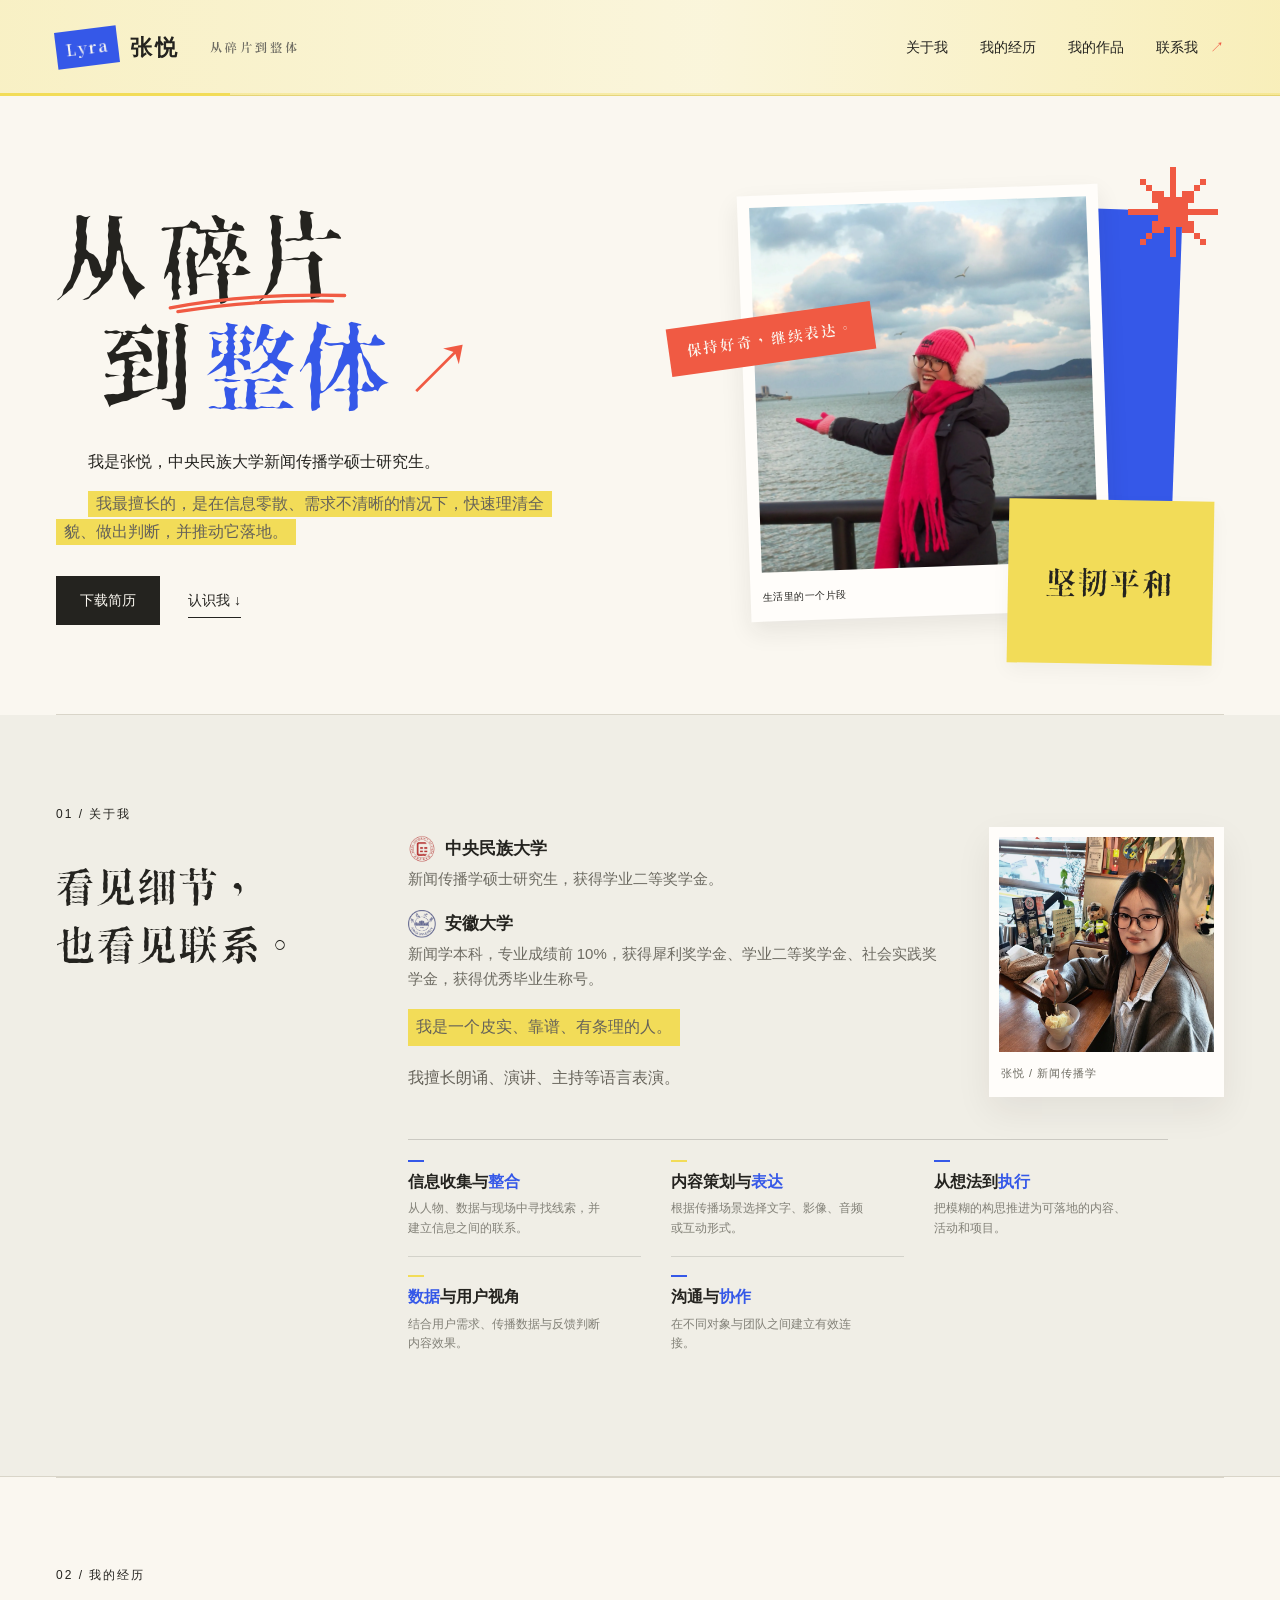
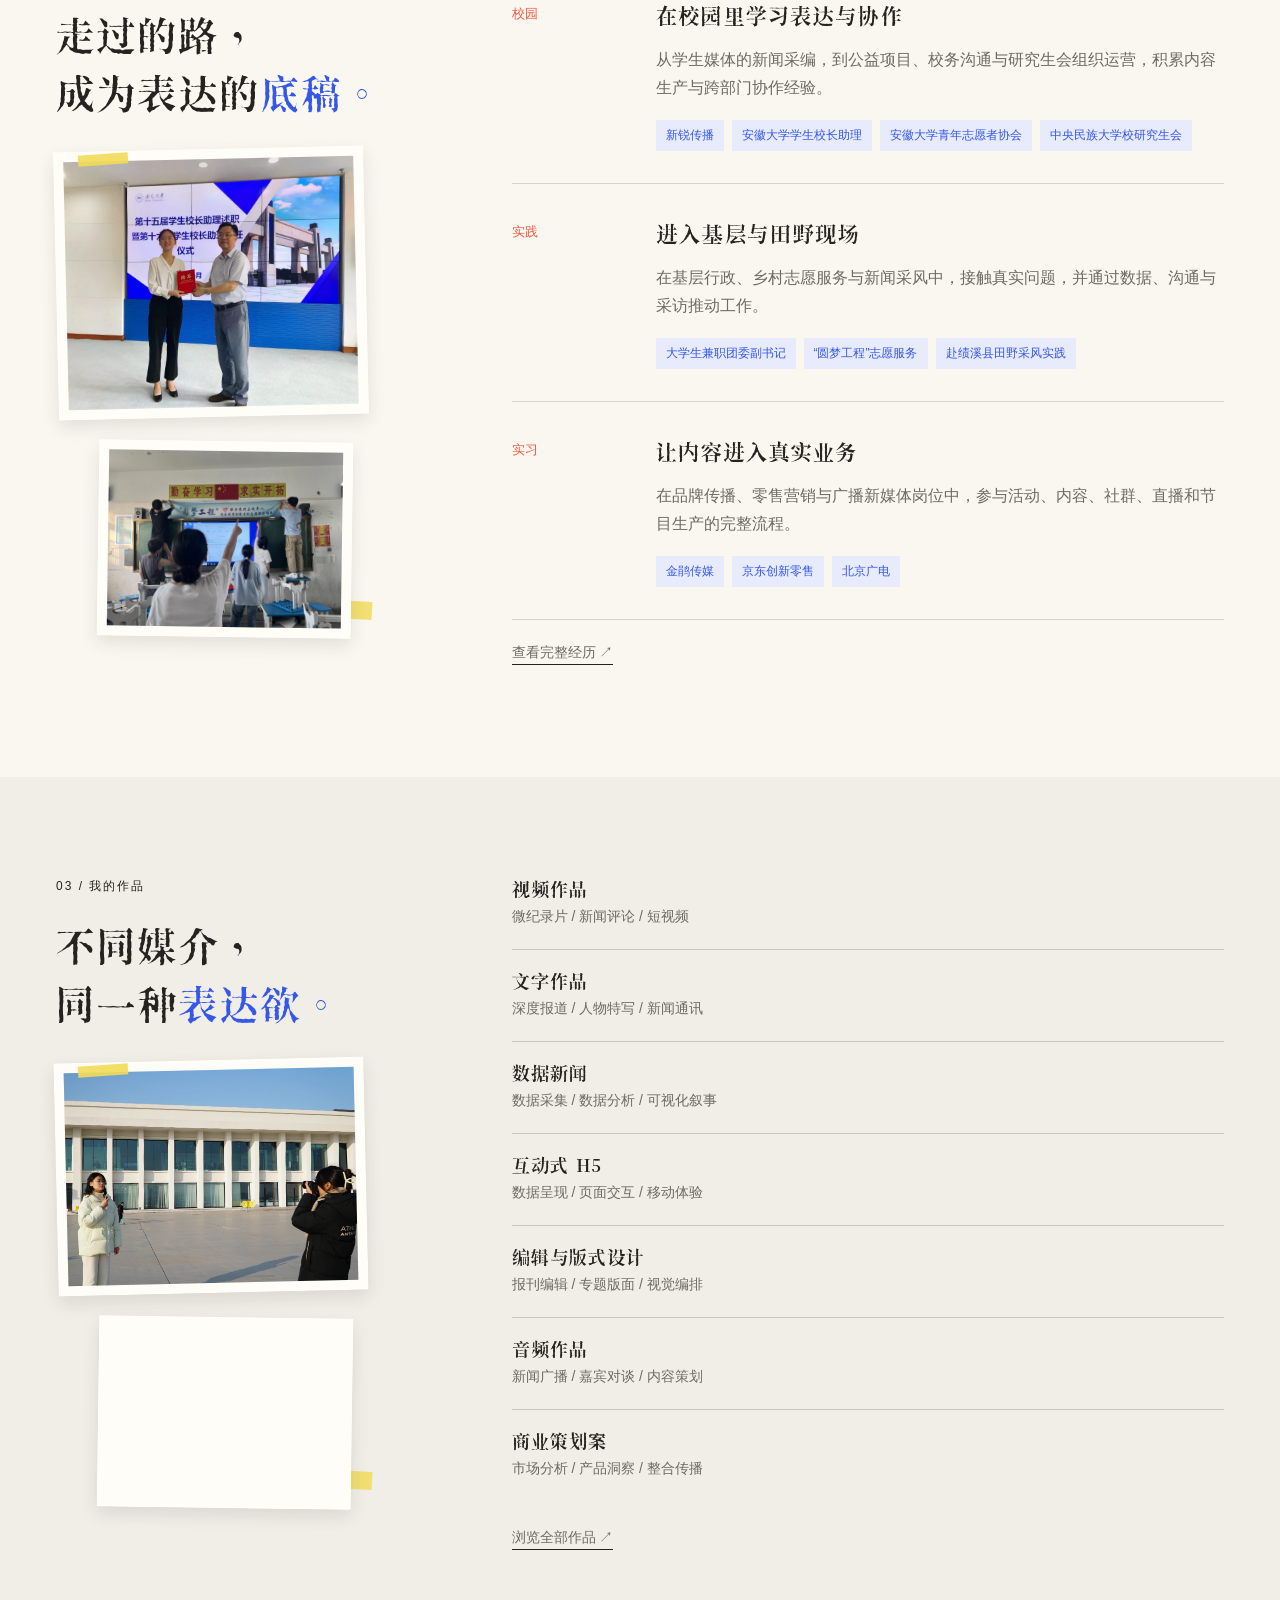
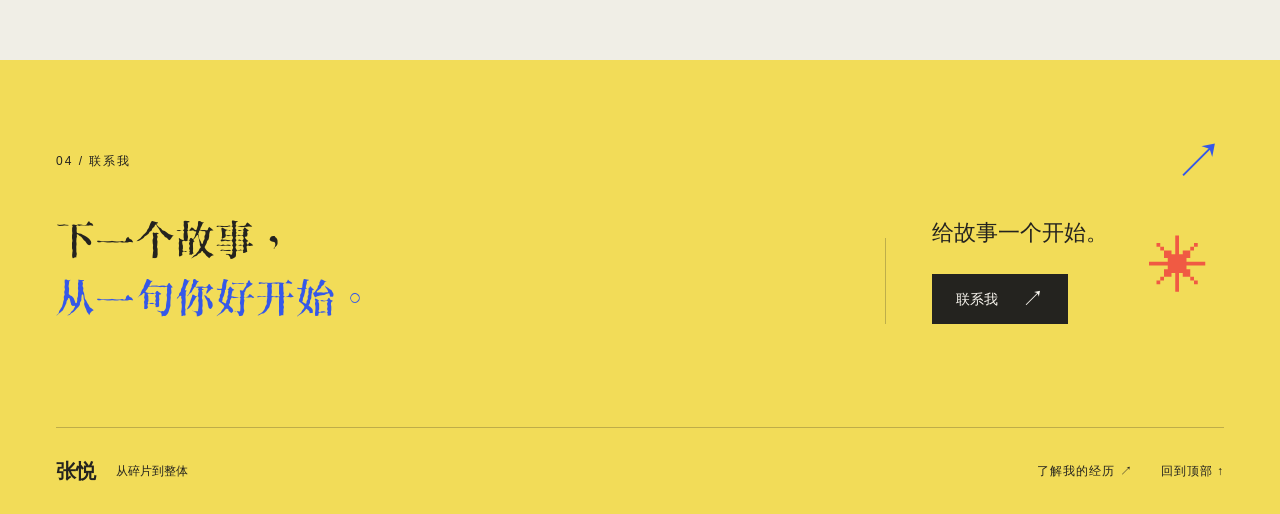
==== commit b4198073: "更新网站页面" ====
--- a/index.html
+++ b/index.html
@@ -12,7 +12,7 @@
   <title>张悦｜从碎片到整体</title>
   <link rel="icon" href="favicon.svg" type="image/svg+xml">
   <link rel="stylesheet" href="assets/fonts/xiangcui/result.css?v=20260916-04">
-  <link rel="stylesheet" href="portfolio.css?v=20260916-04">
+  <link rel="stylesheet" href="portfolio.css?v=20261007-02">
   <script src="portfolio.js?v=20260916-04" defer></script>
 </head>
 <body id="top" class="about-page">
@@ -34,7 +34,7 @@
     <div class="collage" aria-label="照片与文字组成的个人拼贴">
       <div class="collage-blue" aria-hidden="true"></div>
       <figure class="photo-fragment"><img src="关于我/MTXX_IMG_20260315_09522256.webp" width="1536" height="2048" alt="张悦在海边，戴着红色帽子和围巾，回头微笑" fetchpriority="high" decoding="async"><figcaption><span>生活里的一个片段</span><span>01 / 观察</span></figcaption></figure>
-      <div class="note-fragment"><p>信息之间，<br>总有故事发生。</p><span class="note-rule" aria-hidden="true"></span></div>
+      <div class="note-fragment"><p>坚韧平和</p></div>
       <span class="collage-label">保持好奇，继续表达。</span>
       <span class="collage-star" aria-hidden="true">✳</span>
     </div>
--- a/portfolio.css
+++ b/portfolio.css
@@ -24,6 +24,11 @@
 .hero-description-line-two{display:inline-block;margin-left:-2em}
 @media(max-width:760px){.collage-label{top:26%}.note-fragment p{font-size:22px}.hero-divider{margin-top:4px}}
 @media(max-width:390px){.note-fragment p{font-size:18px}}
+/* Keep the compact note over the photo's lower-right caption. */
+.note-fragment{top:64%;right:2%;width:38%;aspect-ratio:5/4;display:flex;align-items:center;justify-content:center;text-align:center;z-index:2}
+@media(max-width:1100px){.note-fragment{top:60%;width:40%}}
+@media(max-width:760px){.note-fragment{top:58%;right:4%;width:44%}}
+@media(max-width:390px){.note-fragment{top:55%}}
 nav a[aria-current="page"]:after{transform:scaleX(1)}
 .contact-section .contact-grid h2>span{display:inline-block;white-space:nowrap}
 @media(min-width:1101px){.contact-section .contact-grid{grid-template-columns:minmax(0,1.9fr) minmax(300px,.72fr);gap:88px}.contact-section .contact-letter{padding-left:64px}}
@@ -293,8 +298,7 @@
  .directory-copy small{font-size:16px;margin-top:7px}
  .directory-entry:before{inset:0 -8px}
  .directory-arrow{font-size:21px}
- .directory-preview{position:static;grid-column:2/4;width:min(100%,240px);aspect-ratio:4/3;margin-top:17px;opacity:1;box-shadow:0 7px 16px rgb(36 35 31 / 10%);transform:none}
- .directory-entry:hover .directory-preview,.directory-entry:focus-visible .directory-preview{transform:none}
+ .directory-preview{display:none}
  .directory-entry--commercial{border-bottom:1px solid #c9c5b9}
 }
 
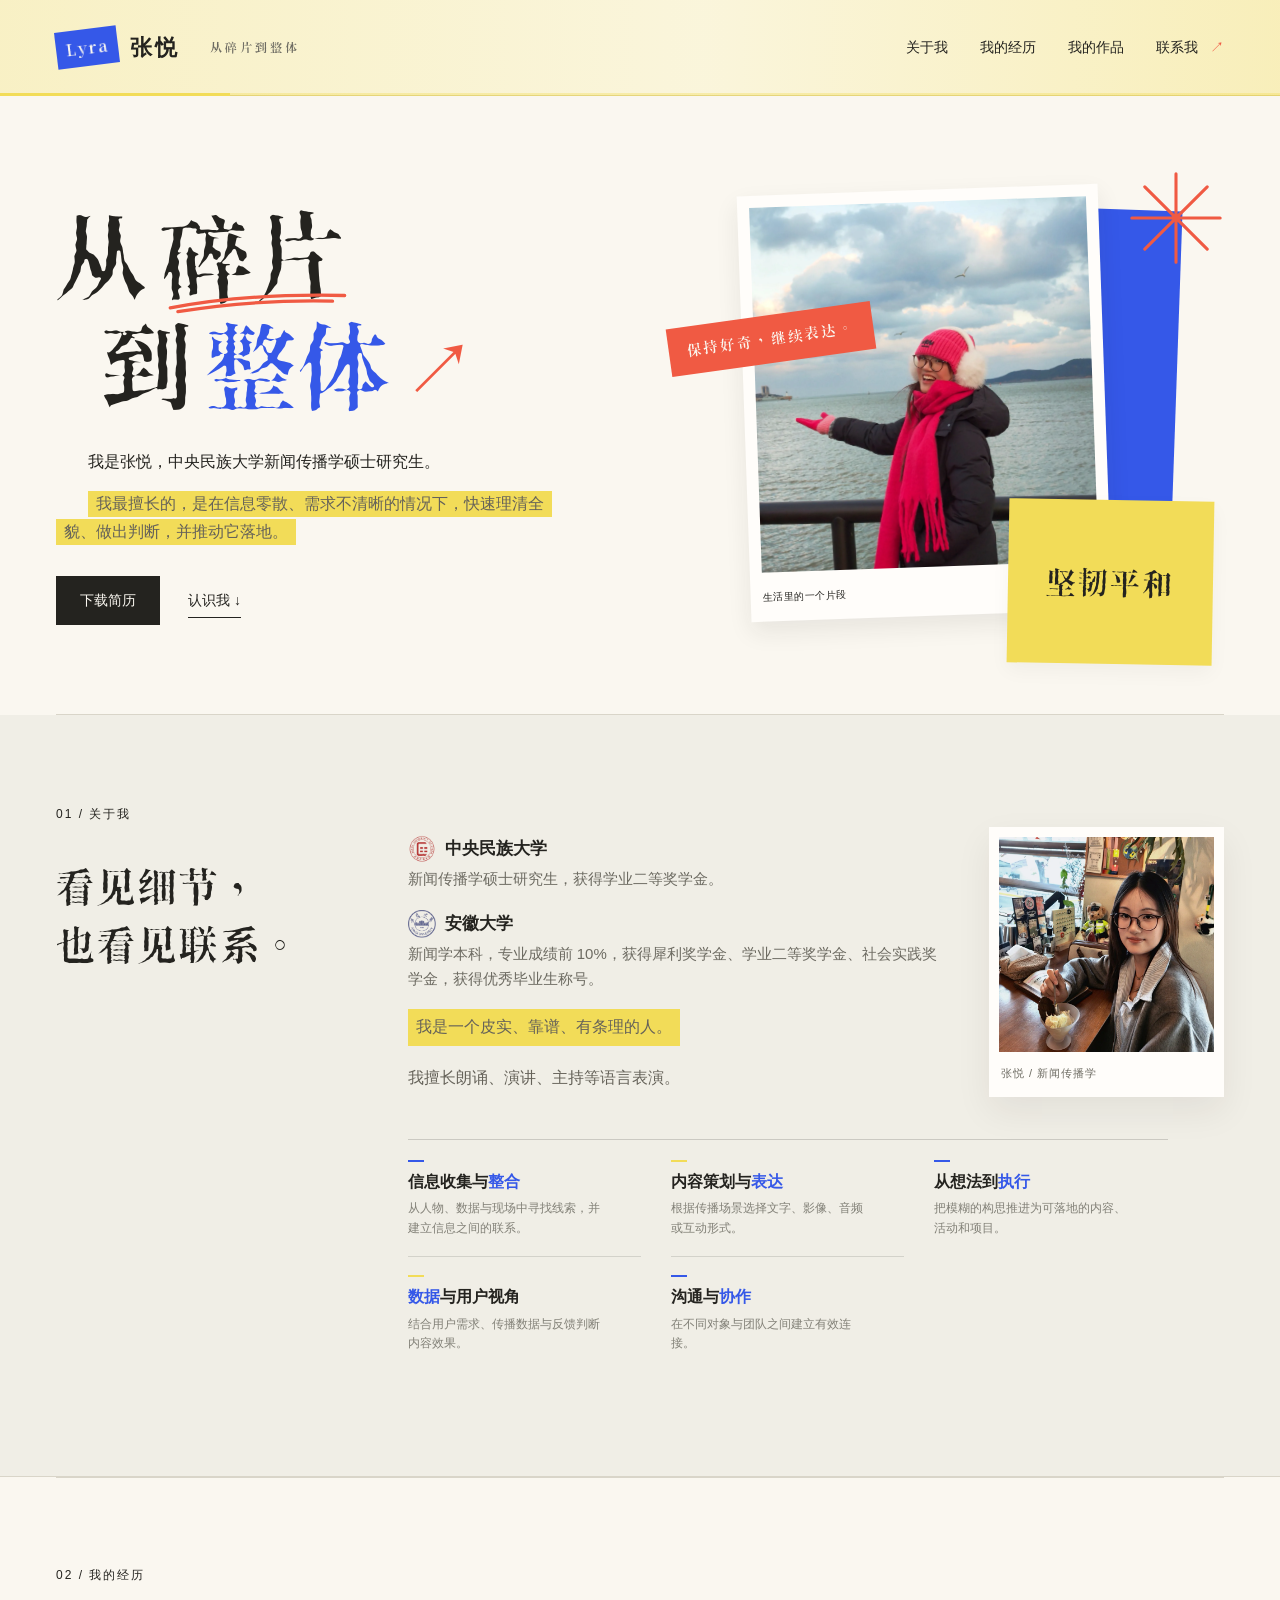
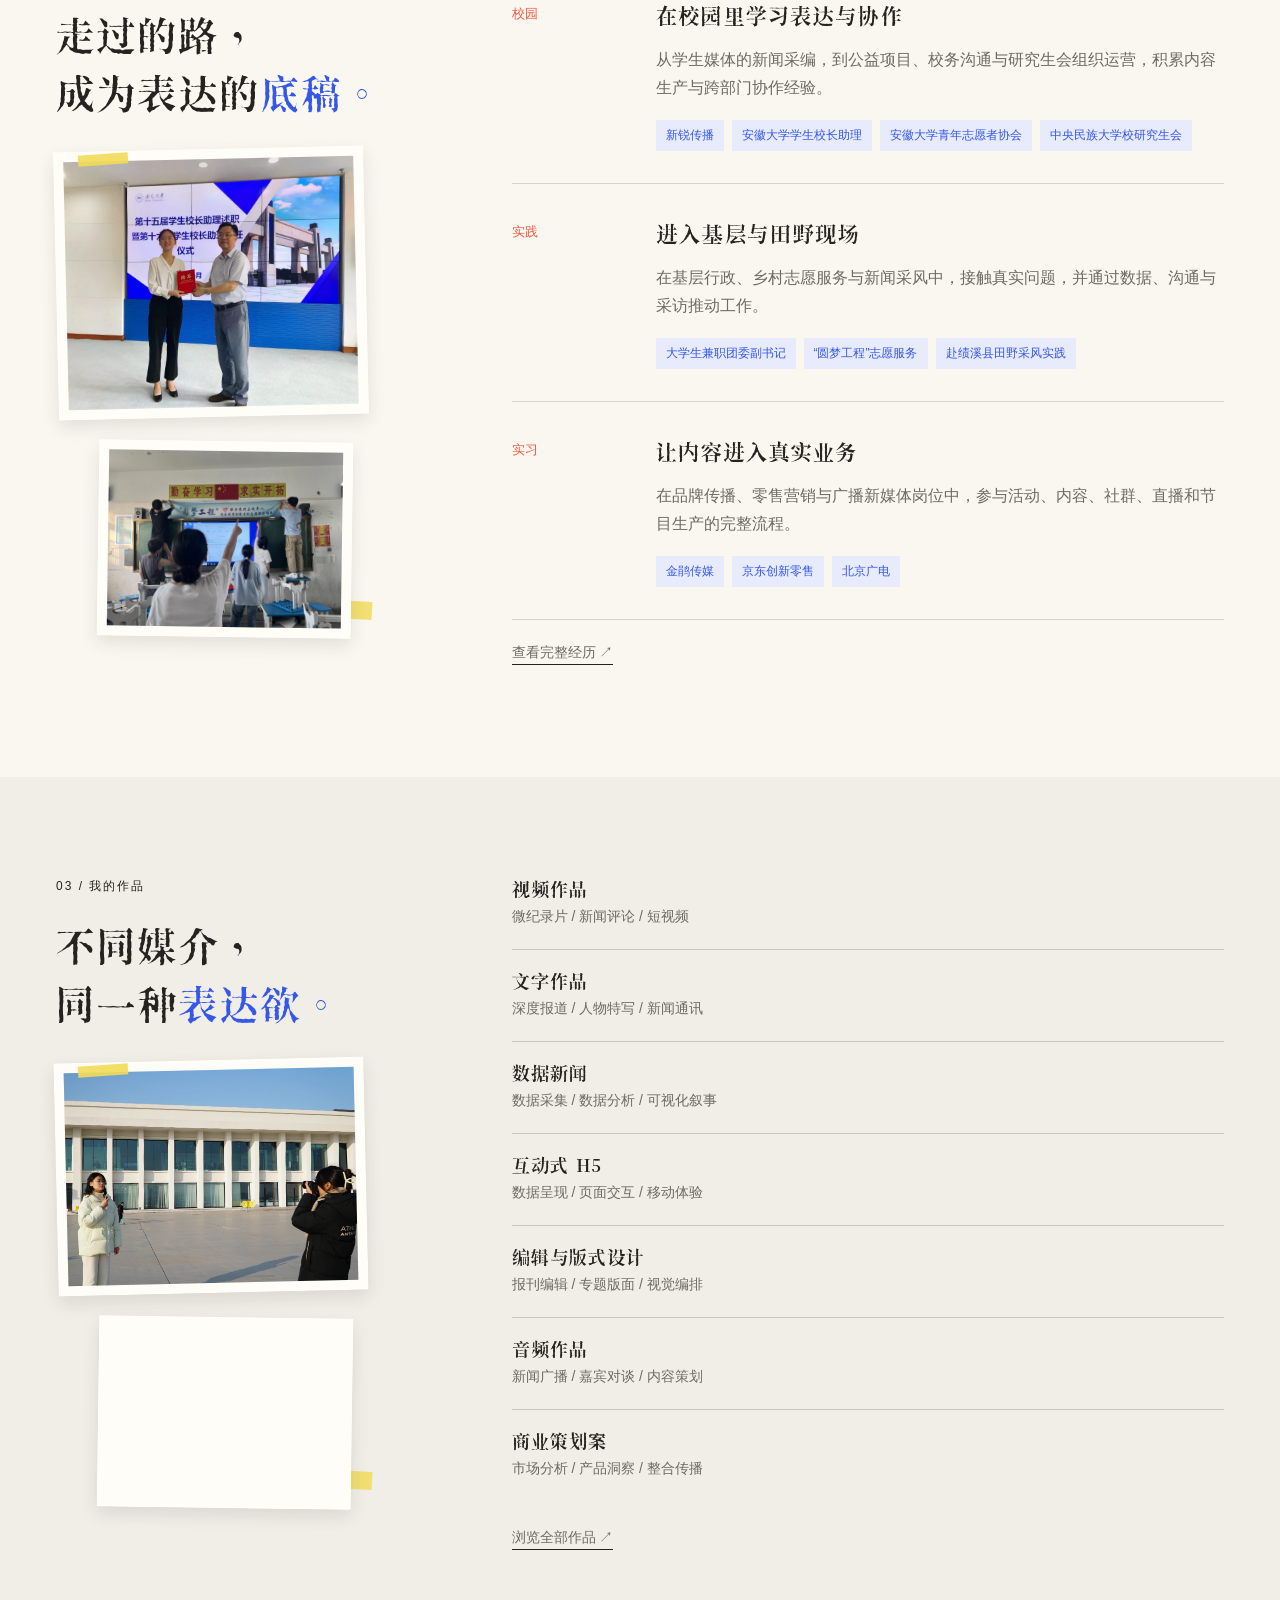
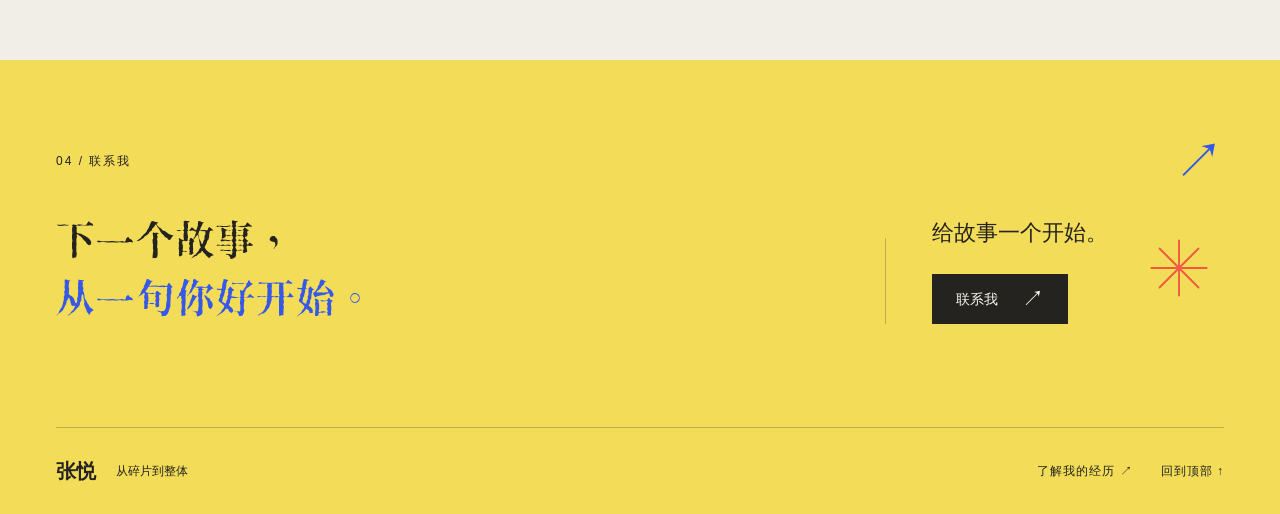
==== commit 1cd742a7: "调整" ====
--- a/index.html
+++ b/index.html
@@ -12,7 +12,7 @@
   <title>张悦｜从碎片到整体</title>
   <link rel="icon" href="favicon.svg" type="image/svg+xml">
   <link rel="stylesheet" href="assets/fonts/xiangcui/result.css?v=20260916-04">
-  <link rel="stylesheet" href="portfolio.css?v=20261007-02">
+  <link rel="stylesheet" href="portfolio.css?v=20261007-03">
   <script src="portfolio.js?v=20260916-04" defer></script>
 </head>
 <body id="top" class="about-page">
@@ -36,7 +36,7 @@
       <figure class="photo-fragment"><img src="关于我/MTXX_IMG_20260315_09522256.webp" width="1536" height="2048" alt="张悦在海边，戴着红色帽子和围巾，回头微笑" fetchpriority="high" decoding="async"><figcaption><span>生活里的一个片段</span><span>01 / 观察</span></figcaption></figure>
       <div class="note-fragment"><p>坚韧平和</p></div>
       <span class="collage-label">保持好奇，继续表达。</span>
-      <span class="collage-star" aria-hidden="true">✳</span>
+      <span class="collage-star decorative-spark" aria-hidden="true"><svg viewBox="0 0 100 100" focusable="false"><path d="M50 4V96M4 50H96M17.5 17.5L82.5 82.5M17.5 82.5L82.5 17.5"/></svg></span>
     </div>
     <div class="hero-divider" aria-hidden="true"></div>
   </section>
@@ -110,7 +110,7 @@
   <section class="contact-section" id="contact" aria-labelledby="contact-title">
     <div class="shell">
       <div class="contact-top"><p class="eyebrow">04 / 联系我</p><span aria-hidden="true">↗</span></div>
-      <div class="contact-grid"><div><h2 id="contact-title">下一个故事，<br><span>从一句你好开始。</span></h2></div><div class="contact-letter"><span aria-hidden="true">✳</span><p>给故事一个开始。</p><a class="button button-dark" href="contact.html">联系我 <span aria-hidden="true">↗</span></a></div></div>
+      <div class="contact-grid"><div><h2 id="contact-title">下一个故事，<br><span>从一句你好开始。</span></h2></div><div class="contact-letter"><span class="decorative-spark" aria-hidden="true"><svg viewBox="0 0 100 100" focusable="false"><path d="M50 4V96M4 50H96M17.5 17.5L82.5 82.5M17.5 82.5L82.5 17.5"/></svg></span><p>给故事一个开始。</p><a class="button button-dark" href="contact.html">联系我 <span aria-hidden="true">↗</span></a></div></div>
       <footer><a class="footer-name" href="#top">张悦<span>从碎片到整体</span></a><div class="footer-links"><a href="experience.html">了解我的经历 ↗</a><a class="back-top" href="#top">回到顶部 ↑</a></div></footer>
     </div>
   </section>
--- a/portfolio.css
+++ b/portfolio.css
@@ -22,7 +22,8 @@
 .hero-line-two{display:inline-block;margin-left:.5em}.button.is-disabled{cursor:not-allowed}.button.is-disabled:hover{background:var(--ink)}.button.is-disabled:hover span{transform:none}.collage-label{top:27%}.note-fragment p{font-size:clamp(21px,2.3vw,30px);line-height:1.35;margin:0;white-space:nowrap}.hero-divider{grid-column:1/-1;border-bottom:1px solid var(--line);margin-top:34px;align-self:end}
 .hero-identity,.hero-description{margin-left:2em}
 .hero-description-line-two{display:inline-block;margin-left:-2em}
-@media(max-width:760px){.collage-label{top:26%}.note-fragment p{font-size:22px}.hero-divider{margin-top:4px}}
+.decorative-spark svg{display:block;width:1em;height:1em;fill:none;stroke:currentColor;stroke-width:3.2;stroke-linecap:round}
+@media(max-width:760px){.collage-label{top:9%}.note-fragment p{font-size:22px}.hero-divider{margin-top:4px}}
 @media(max-width:390px){.note-fragment p{font-size:18px}}
 /* Keep the compact note over the photo's lower-right caption. */
 .note-fragment{top:64%;right:2%;width:38%;aspect-ratio:5/4;display:flex;align-items:center;justify-content:center;text-align:center;z-index:2}
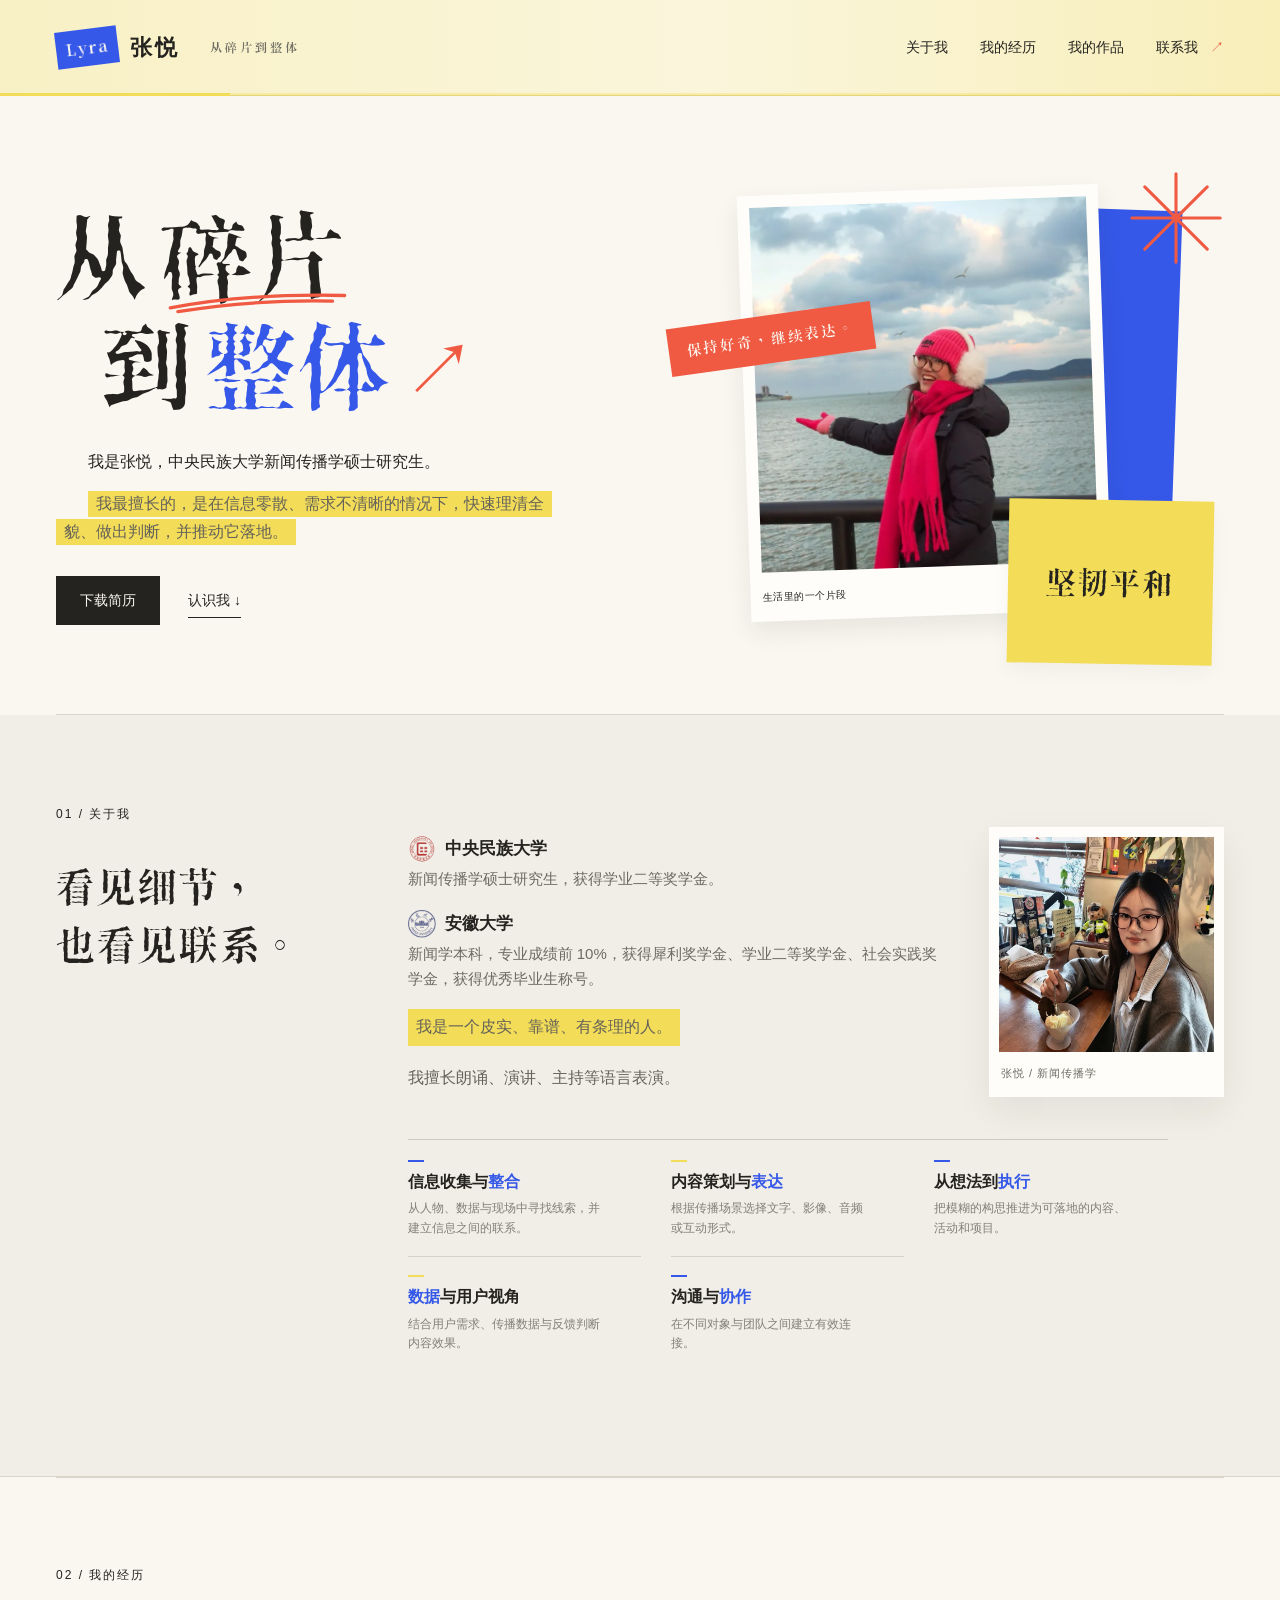
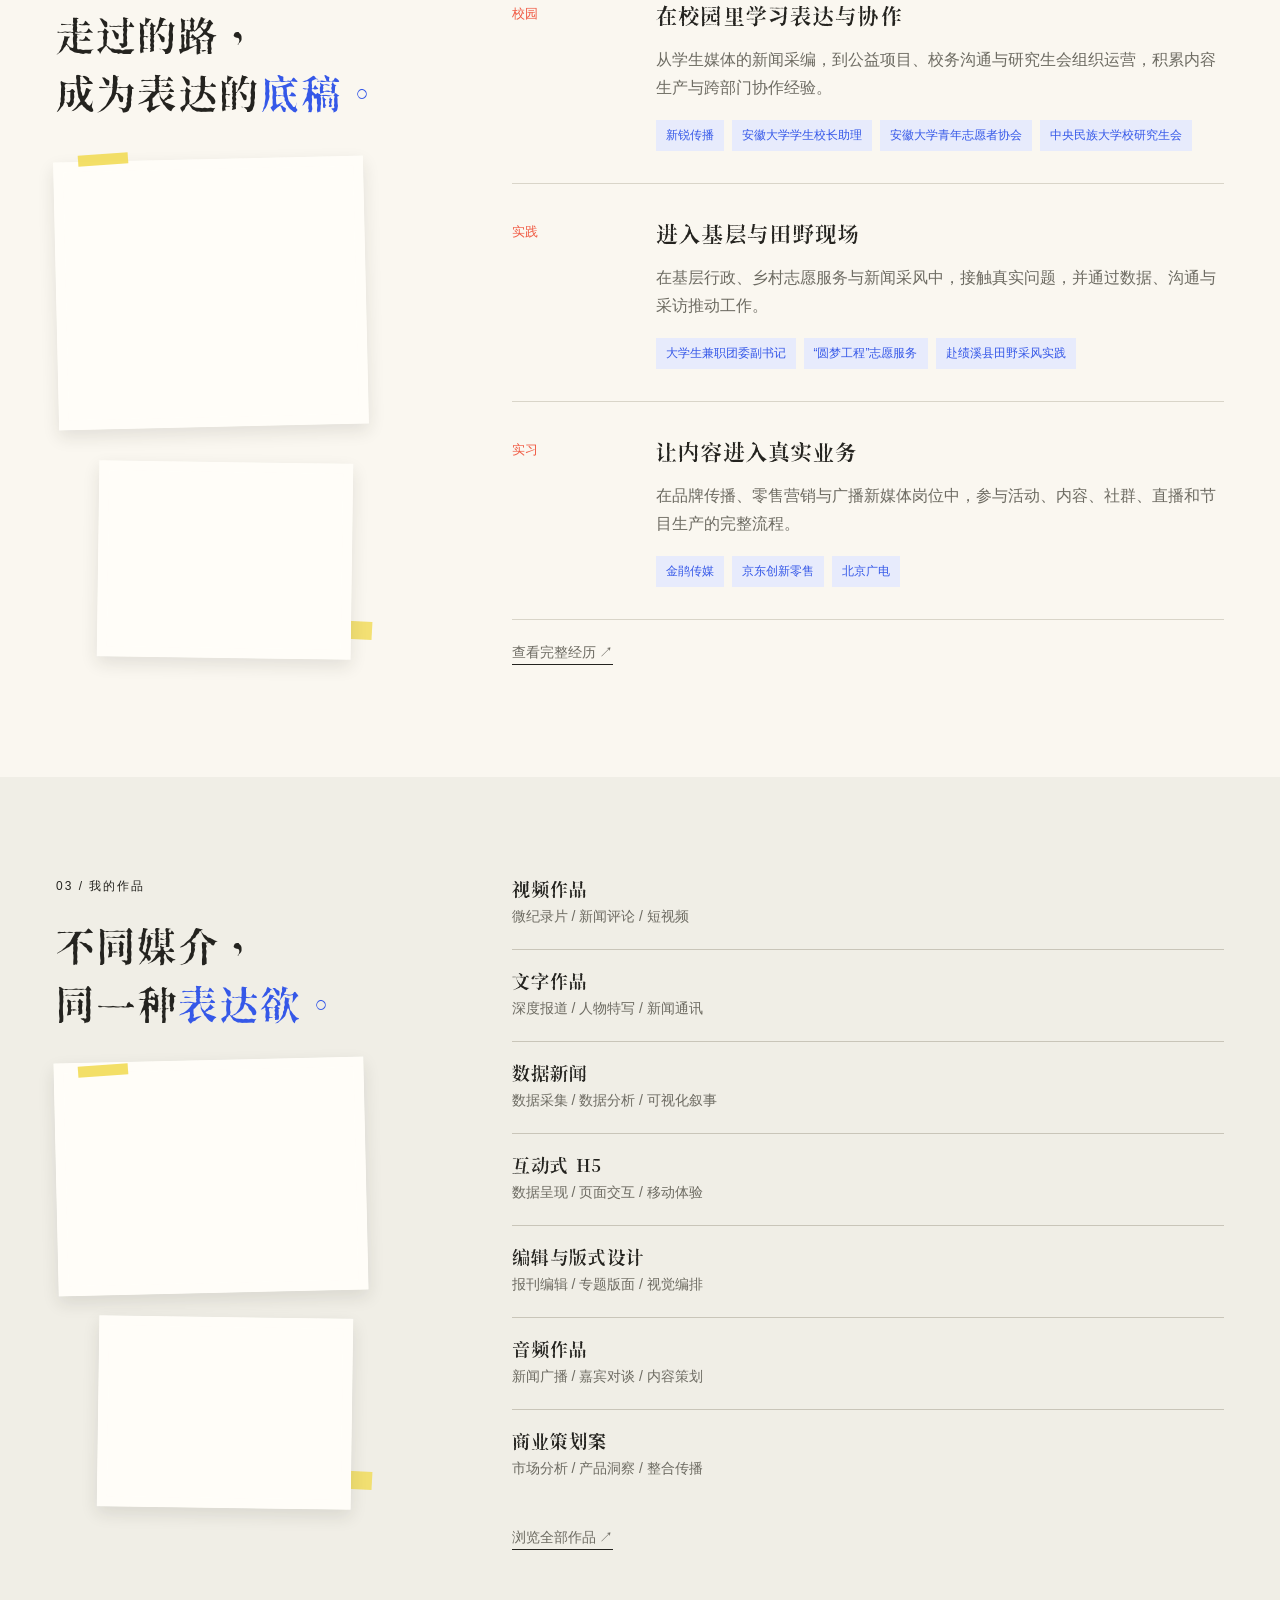
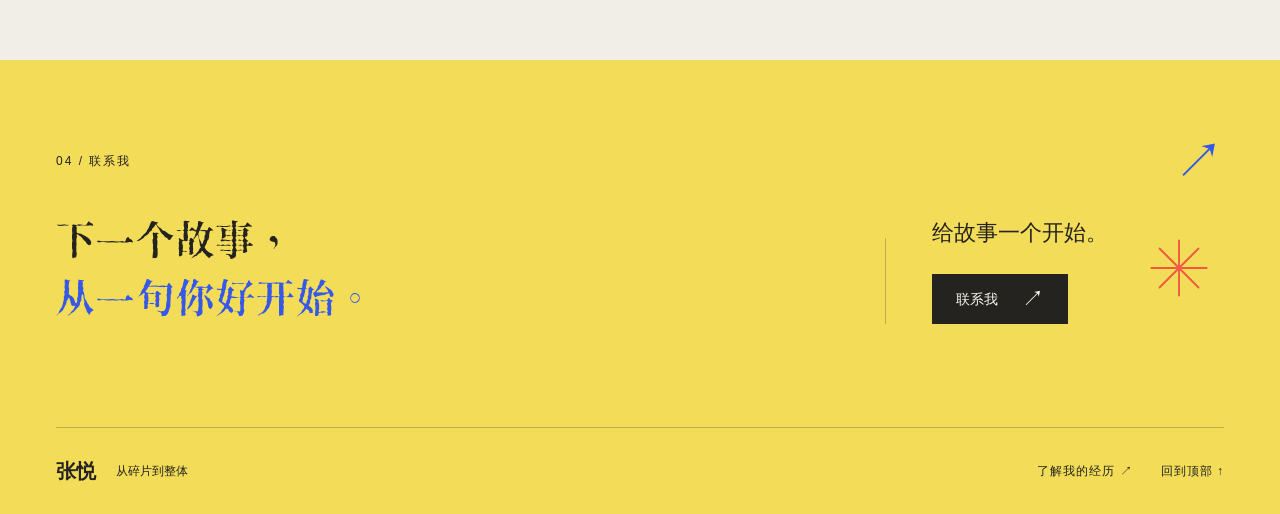
==== commit 45b6ea4c: "调整" ====
--- a/index.html
+++ b/index.html
@@ -12,8 +12,8 @@
   <title>张悦｜从碎片到整体</title>
   <link rel="icon" href="favicon.svg" type="image/svg+xml">
   <link rel="stylesheet" href="assets/fonts/xiangcui/result.css?v=20260916-04">
-  <link rel="stylesheet" href="portfolio.css?v=20261007-03">
-  <script src="portfolio.js?v=20260916-04" defer></script>
+  <link rel="stylesheet" href="portfolio.css?v=20261007-04">
+  <script src="portfolio.js?v=20261007-04" defer></script>
 </head>
 <body id="top" class="about-page">
 <a class="skip" href="#main">跳至正文</a>
@@ -33,7 +33,7 @@
     </div>
     <div class="collage" aria-label="照片与文字组成的个人拼贴">
       <div class="collage-blue" aria-hidden="true"></div>
-      <figure class="photo-fragment"><img src="关于我/MTXX_IMG_20260315_09522256.webp" width="1536" height="2048" alt="张悦在海边，戴着红色帽子和围巾，回头微笑" fetchpriority="high" decoding="async"><figcaption><span>生活里的一个片段</span><span>01 / 观察</span></figcaption></figure>
+      <figure class="photo-fragment"><picture class="responsive-media"><source media="(max-width: 760px)" srcset="关于我/MTXX_IMG_20260315_09522256.mobile.webp"><img src="关于我/MTXX_IMG_20260315_09522256.webp" width="1536" height="2048" alt="张悦在海边，戴着红色帽子和围巾，回头微笑" fetchpriority="high" decoding="async"></picture><figcaption><span>生活里的一个片段</span><span>01 / 观察</span></figcaption></figure>
       <div class="note-fragment"><p>坚韧平和</p></div>
       <span class="collage-label">保持好奇，继续表达。</span>
       <span class="collage-star decorative-spark" aria-hidden="true"><svg viewBox="0 0 100 100" focusable="false"><path d="M50 4V96M4 50H96M17.5 17.5L82.5 82.5M17.5 82.5L82.5 17.5"/></svg></span>
@@ -52,8 +52,8 @@
           <div class="about-info-flow">
             <section class="about-education-panel">
               <div class="about-education-stack">
-                <article class="about-education-record"><strong><img class="school-emblem" src="关于我/中央民族大学校徽-透明.webp" alt=""><span>中央民族大学</span></strong><p>新闻传播学硕士研究生，获得学业二等奖学金。</p></article>
-                <article class="about-education-record"><strong><img class="school-emblem" src="关于我/安徽大学校徽-透明.webp" alt=""><span>安徽大学</span></strong><p>新闻学本科，专业成绩前 10%，获得犀利奖学金、学业二等奖学金、社会实践奖学金，获得优秀毕业生称号。</p></article>
+                <article class="about-education-record"><strong><img loading="lazy" decoding="async" width="1268" height="1241" class="school-emblem" src="关于我/中央民族大学校徽-透明.mobile.webp" alt=""><span>中央民族大学</span></strong><p>新闻传播学硕士研究生，获得学业二等奖学金。</p></article>
+                <article class="about-education-record"><strong><img loading="lazy" decoding="async" width="1254" height="1254" class="school-emblem" src="关于我/安徽大学校徽-透明.mobile.webp" alt=""><span>安徽大学</span></strong><p>新闻学本科，专业成绩前 10%，获得犀利奖学金、学业二等奖学金、社会实践奖学金，获得优秀毕业生称号。</p></article>
               </div>
             </section>
             <section class="about-talent-panel">
@@ -62,7 +62,7 @@
           </div>
           <figure class="about-portrait">
             <span class="portrait-corner" aria-hidden="true"></span>
-            <img src="关于我/2026年3月_1787834545062.webp?v=20260906212724" width="1535" height="1535" loading="eager" decoding="async" alt="张悦戴着眼镜，坐在咖啡馆窗边的生活照">
+            <picture class="responsive-media"><source media="(max-width: 760px)" srcset="关于我/2026年3月_1787834545062.mobile.webp"><img src="关于我/2026年3月_1787834545062.webp?v=20260906212724" width="1535" height="1535" loading="lazy" decoding="async" alt="张悦戴着眼镜，坐在咖啡馆窗边的生活照"></picture>
             <figcaption>张悦 / 新闻传播学</figcaption>
           </figure>
         </div>
@@ -80,7 +80,7 @@
   </section>
 
   <section class="experience-section shell section-grid" id="experience" aria-labelledby="experience-title">
-    <header class="section-label"><p class="eyebrow">02 / 我的经历</p><h2 id="experience-title">走过的路，<br>成为表达的<span class="blue-text">底稿。</span></h2><div class="experience-side-gallery" aria-label="经历照片"><img src="关于我/学生校长助理颁发证书.webp" alt="安徽大学学生校长助理证书颁发现场" loading="lazy" decoding="async"><img src="关于我/圆梦工程.webp" alt="圆梦工程志愿服务现场" loading="lazy" decoding="async"></div></header>
+    <header class="section-label"><p class="eyebrow">02 / 我的经历</p><h2 id="experience-title">走过的路，<br>成为表达的<span class="blue-text">底稿。</span></h2><div class="experience-side-gallery" aria-label="经历照片"><picture class="responsive-media"><source media="(max-width: 760px)" srcset="关于我/学生校长助理颁发证书.mobile.webp"><img width="1492" height="1276" src="关于我/学生校长助理颁发证书.webp" alt="安徽大学学生校长助理证书颁发现场" loading="lazy" decoding="async"></picture><picture class="responsive-media"><source media="(max-width: 760px)" srcset="关于我/圆梦工程.mobile.webp"><img width="4032" height="3024" src="关于我/圆梦工程.webp" alt="圆梦工程志愿服务现场" loading="lazy" decoding="async"></picture></div></header>
     <div class="experience-list">
       <article class="experience-item"><div class="experience-meta"><span>校园</span></div><div><h3>在校园里学习表达与协作</h3><p>从学生媒体的新闻采编，到公益项目、校务沟通与研究生会组织运营，积累内容生产与跨部门协作经验。</p><ul class="tags" aria-label="校园经历"><li><a href="experience.html#experience-xinrui">新锐传播</a></li><li><a href="experience.html#experience-student-assistant">安徽大学学生校长助理</a></li><li><a href="experience.html#experience-volunteer">安徽大学青年志愿者协会</a></li><li><a href="experience.html#experience-graduate-union">中央民族大学校研究生会</a></li></ul></div></article>
       <article class="experience-item"><div class="experience-meta"><span>实践</span></div><div><h3>进入基层与田野现场</h3><p>在基层行政、乡村志愿服务与新闻采风中，接触真实问题，并通过数据、沟通与采访推动工作。</p><ul class="tags" aria-label="实践经历"><li><a href="experience.html#experience-shanwang">大学生兼职团委副书记</a></li><li><a href="experience.html#experience-dream">“圆梦工程”志愿服务</a></li><li><a href="experience.html#experience-fieldwork">赴绩溪县田野采风实践</a></li></ul></div></article>
@@ -91,16 +91,16 @@
 
   <section class="projects-section" id="projects" aria-labelledby="projects-title">
     <div class="shell projects-layout">
-      <header class="section-label projects-side"><p class="eyebrow">03 / 我的作品</p><h2 id="projects-title">不同媒介，<br>同一种<span class="blue-text">表达欲。</span></h2><div class="projects-side-gallery" aria-label="采风与拍摄照片"><figure class="projects-photo projects-photo-shoot"><img src="关于我/拍摄.webp" alt="拍摄现场" loading="lazy" decoding="async"></figure><figure class="projects-photo projects-photo-live"><img src="关于我/采风实践.webp" alt="采风实践现场" loading="lazy" decoding="async"></figure></div></header>
+      <header class="section-label projects-side"><p class="eyebrow">03 / 我的作品</p><h2 id="projects-title">不同媒介，<br>同一种<span class="blue-text">表达欲。</span></h2><div class="projects-side-gallery" aria-label="采风与拍摄照片"><figure class="projects-photo projects-photo-shoot"><picture class="responsive-media"><source media="(max-width: 760px)" srcset="关于我/拍摄.mobile.webp"><img width="4459" height="3344" src="关于我/拍摄.webp" alt="拍摄现场" loading="lazy" decoding="async"></picture></figure><figure class="projects-photo projects-photo-live"><picture class="responsive-media"><source media="(max-width: 760px)" srcset="关于我/采风实践.mobile.webp"><img width="2048" height="1536" src="关于我/采风实践.webp" alt="采风实践现场" loading="lazy" decoding="async"></picture></figure></div></header>
       <div class="projects-directory-column">
         <nav class="project-categories" aria-label="作品分类目录">
-        <a class="directory-entry directory-entry--video" href="works.html#category-video"><span class="directory-number">01</span><span class="directory-copy"><strong>视频作品</strong><small>微纪录片 / 新闻评论 / 短视频</small></span><span class="directory-arrow" aria-hidden="true">↗</span><figure class="directory-preview"><img src="我的作品/视频作品/老机场建立新园博封面图.webp" alt="" loading="lazy" decoding="async"></figure></a>
-        <a class="directory-entry directory-entry--writing" href="works.html#category-writing"><span class="directory-number">02</span><span class="directory-copy"><strong>文字作品</strong><small>深度报道 / 人物特写 / 新闻通讯</small></span><span class="directory-arrow" aria-hidden="true">↗</span><figure class="directory-preview"><img src="我的作品/文字报道/星星世界.webp" alt="" loading="lazy" decoding="async"></figure></a>
-        <a class="directory-entry directory-entry--data" href="works.html#category-data"><span class="directory-number">03</span><span class="directory-copy"><strong>数据新闻</strong><small>数据采集 / 数据分析 / 可视化叙事</small></span><span class="directory-arrow" aria-hidden="true">↗</span><figure class="directory-preview"><img src="我的作品/数据新闻/义乌爆单之后封面图.webp" alt="" loading="lazy" decoding="async"></figure></a>
-        <a class="directory-entry directory-entry--h5" href="works.html#category-h5"><span class="directory-number">04</span><span class="directory-copy"><strong>互动式 H5</strong><small>数据呈现 / 页面交互 / 移动体验</small></span><span class="directory-arrow" aria-hidden="true">↗</span><figure class="directory-preview"><img class="directory-preview-image--top" src="我的作品/互动式H5/徽风皖韵话非遗封面图.webp" alt="" loading="lazy" decoding="async"></figure></a>
-        <a class="directory-entry directory-entry--editorial" href="works.html#category-editorial"><span class="directory-number">05</span><span class="directory-copy"><strong>编辑与版式设计</strong><small>报刊编辑 / 专题版面 / 视觉编排</small></span><span class="directory-arrow" aria-hidden="true">↗</span><figure class="directory-preview"><img class="directory-preview-image--top" src="我的作品/编辑与版式设计/青年日报.webp" alt="" loading="lazy" decoding="async"></figure></a>
-        <a class="directory-entry directory-entry--audio" href="works.html#category-audio"><span class="directory-number">06</span><span class="directory-copy"><strong>音频作品</strong><small>新闻广播 / 嘉宾对谈 / 内容策划</small></span><span class="directory-arrow" aria-hidden="true">↗</span><figure class="directory-preview"><img src="我的作品/音频作品/我是实习生.webp" alt="" loading="lazy" decoding="async"></figure></a>
-        <a class="directory-entry directory-entry--commercial" href="works.html#category-commercial"><span class="directory-number">07</span><span class="directory-copy"><strong>商业策划案</strong><small>市场分析 / 产品洞察 / 整合传播</small></span><span class="directory-arrow" aria-hidden="true">↗</span><figure class="directory-preview"><img src="我的作品/商业策划案/我xiang自定义封面图.webp" alt="" loading="lazy" decoding="async"></figure></a>
+        <a class="directory-entry directory-entry--video" href="works.html#category-video"><span class="directory-number">01</span><span class="directory-copy"><strong>视频作品</strong><small>微纪录片 / 新闻评论 / 短视频</small></span><span class="directory-arrow" aria-hidden="true">↗</span><figure class="directory-preview"><img width="1183" height="663" data-preview-src="我的作品/视频作品/老机场建立新园博封面图.webp" alt="" loading="lazy" decoding="async"></figure></a>
+        <a class="directory-entry directory-entry--writing" href="works.html#category-writing"><span class="directory-number">02</span><span class="directory-copy"><strong>文字作品</strong><small>深度报道 / 人物特写 / 新闻通讯</small></span><span class="directory-arrow" aria-hidden="true">↗</span><figure class="directory-preview"><img width="1269" height="846" data-preview-src="我的作品/文字报道/星星世界.webp" alt="" loading="lazy" decoding="async"></figure></a>
+        <a class="directory-entry directory-entry--data" href="works.html#category-data"><span class="directory-number">03</span><span class="directory-copy"><strong>数据新闻</strong><small>数据采集 / 数据分析 / 可视化叙事</small></span><span class="directory-arrow" aria-hidden="true">↗</span><figure class="directory-preview"><img width="743" height="557" data-preview-src="我的作品/数据新闻/义乌爆单之后封面图.webp" alt="" loading="lazy" decoding="async"></figure></a>
+        <a class="directory-entry directory-entry--h5" href="works.html#category-h5"><span class="directory-number">04</span><span class="directory-copy"><strong>互动式 H5</strong><small>数据呈现 / 页面交互 / 移动体验</small></span><span class="directory-arrow" aria-hidden="true">↗</span><figure class="directory-preview"><img width="1202" height="1602" class="directory-preview-image--top" data-preview-src="我的作品/互动式H5/徽风皖韵话非遗封面图.webp" alt="" loading="lazy" decoding="async"></figure></a>
+        <a class="directory-entry directory-entry--editorial" href="works.html#category-editorial"><span class="directory-number">05</span><span class="directory-copy"><strong>编辑与版式设计</strong><small>报刊编辑 / 专题版面 / 视觉编排</small></span><span class="directory-arrow" aria-hidden="true">↗</span><figure class="directory-preview"><img width="1465" height="2048" class="directory-preview-image--top" data-preview-src="我的作品/编辑与版式设计/青年日报.webp" alt="" loading="lazy" decoding="async"></figure></a>
+        <a class="directory-entry directory-entry--audio" href="works.html#category-audio"><span class="directory-number">06</span><span class="directory-copy"><strong>音频作品</strong><small>新闻广播 / 嘉宾对谈 / 内容策划</small></span><span class="directory-arrow" aria-hidden="true">↗</span><figure class="directory-preview"><img width="1008" height="1008" data-preview-src="我的作品/音频作品/我是实习生.webp" alt="" loading="lazy" decoding="async"></figure></a>
+        <a class="directory-entry directory-entry--commercial" href="works.html#category-commercial"><span class="directory-number">07</span><span class="directory-copy"><strong>商业策划案</strong><small>市场分析 / 产品洞察 / 整合传播</small></span><span class="directory-arrow" aria-hidden="true">↗</span><figure class="directory-preview"><img width="2048" height="1448" data-preview-src="我的作品/商业策划案/我xiang自定义封面图.webp" alt="" loading="lazy" decoding="async"></figure></a>
         </nav>
         <p class="resume-note projects-more"><a class="text-link" href="works.html">浏览全部作品 ↗</a></p>
       </div>
--- a/portfolio.css
+++ b/portfolio.css
@@ -1,4 +1,6 @@
 :root{--paper:#faf7f0;--ink:#24231f;--blue:#3558e8;--red:#f05a43;--yellow:#f2dc58;--muted:#6d6b62;--line:#d9d5c9;--display:XiangcuiDazijitiW15,"Songti SC",SimSun,serif}
+/* Native mobile sources without changing the collage/grid's image layout. */
+picture.responsive-media{display:contents}
 *{box-sizing:border-box}html{scroll-behavior:smooth;scroll-padding-top:100px}body{margin:0;background:var(--paper);color:var(--ink);font-family:"Microsoft YaHei","PingFang SC",sans-serif;-webkit-font-smoothing:antialiased}::selection{background:var(--yellow);color:var(--ink)}a{color:inherit;text-decoration:none}button,input,textarea{font:inherit}button{cursor:pointer}button:disabled{cursor:default}img{display:block;max-width:100%}figure,p{margin:0}button,a,input,textarea{-webkit-tap-highlight-color:transparent}a:focus-visible,button:focus-visible{outline:3px solid var(--blue);outline-offset:6px}input:focus-visible,textarea:focus-visible{outline:2px solid var(--blue);outline-offset:2px}[hidden]{display:none!important}.skip{position:fixed;top:10px;left:20px;background:var(--ink);color:white;padding:14px;z-index:99;transform:translateY(-160%)}.skip:focus{transform:none}.shell{width:min(1280px,calc(100% - 112px));margin-inline:auto}.site-header{height:96px;border-bottom:1px solid var(--line);display:flex;align-items:center;justify-content:space-between;padding:0 56px;position:sticky;top:0;z-index:20;background:rgb(250 247 240 / 96%);backdrop-filter:blur(12px)}.wordmark{display:flex;align-items:center;gap:12px}.mark{width:37px;height:37px;display:grid;place-items:center;background:var(--blue);color:var(--paper);font-size:23px;transform:rotate(-7deg);font-family:var(--display)}.wordmark strong{font-size:22px;letter-spacing:3px}.wordmark-note{margin-left:18px;font-size:12px;letter-spacing:2px;color:var(--muted)}nav{display:flex;gap:32px}nav a{position:relative;font-size:14px;padding:12px 0}nav a:after{content:"";position:absolute;left:0;right:0;bottom:5px;height:2px;background:var(--blue);transform:scaleX(0);transform-origin:left;transition:transform .2s}nav a:hover:after,nav a[aria-current="location"]:after{transform:scaleX(1)}nav a:last-child span{color:var(--red);margin-left:8px}.eyebrow{font-size:12px;line-height:1.5;letter-spacing:2px;display:flex;align-items:center;gap:10px}.dot{width:7px;height:7px;border-radius:50%;background:var(--red)}
 *{box-sizing:border-box}html{scroll-behavior:smooth;scroll-padding-top:100px}body{margin:0;background:var(--paper);color:var(--ink);font-family:"Microsoft YaHei","PingFang SC",sans-serif;-webkit-font-smoothing:antialiased}::selection{background:var(--yellow);color:var(--ink)}a{color:inherit;text-decoration:none}button,input,textarea{font:inherit}button{cursor:pointer}button:disabled{cursor:default}img{display:block;max-width:100%}figure,p{margin:0}button,a,input,textarea{-webkit-tap-highlight-color:transparent}a:focus-visible,button:focus-visible{outline:3px solid var(--blue);outline-offset:6px}input:focus-visible,textarea:focus-visible{outline:2px solid var(--blue);outline-offset:2px}[hidden]{display:none!important}.sr-only{position:absolute!important;width:1px!important;height:1px!important;padding:0!important;margin:-1px!important;overflow:hidden!important;clip:rect(0,0,0,0)!important;white-space:nowrap!important;border:0!important}.skip{position:fixed;top:10px;left:20px;background:var(--ink);color:white;padding:14px;z-index:99;transform:translateY(-160%)}.skip:focus{transform:none}.shell{width:min(1280px,calc(100% - 112px));margin-inline:auto}.site-header{height:96px;border-bottom:1px solid var(--line);display:flex;align-items:center;justify-content:space-between;padding:0 56px;position:sticky;top:0;z-index:20;background:rgb(250 247 240 / 96%);backdrop-filter:blur(12px)}.wordmark{display:flex;align-items:center;gap:12px}.mark{width:37px;height:37px;display:grid;place-items:center;background:var(--blue);color:var(--paper);font-size:23px;transform:rotate(-7deg);font-family:var(--display)}.wordmark strong{font-size:22px;letter-spacing:3px}.wordmark-note{margin-left:18px;font-size:12px;letter-spacing:2px;color:var(--muted)}nav{display:flex;gap:32px}nav a{position:relative;font-size:14px;padding:12px 0}nav a:after{content:"";position:absolute;left:0;right:0;bottom:5px;height:2px;background:var(--blue);transform:scaleX(0);transform-origin:left;transition:transform .2s}nav a:hover:after,nav a[aria-current="location"]:after{transform:scaleX(1)}nav a:last-child span{color:var(--red);margin-left:8px}.eyebrow{font-size:12px;line-height:1.5;letter-spacing:2px;display:flex;align-items:center;gap:10px}.dot{width:7px;height:7px;border-radius:50%;background:var(--red)}
 .hero{padding-top:72px;min-height:600px;display:grid;grid-template-columns:1.1fr 1fr;column-gap:35px;position:relative}.hero h1{font-size:clamp(70px,7.1vw,106px);font-family:var(--display);font-weight:400;line-height:1.2;letter-spacing:-4px;margin:30px 0 28px}.fragment-word{position:relative;display:inline-block;transform:rotate(-3deg);margin-left:12px}.fragment-word svg{position:absolute;left:2%;width:98%;bottom:-4px;height:20px;fill:none;stroke:var(--red);stroke-width:4;stroke-linecap:round}.whole-word{color:var(--blue);margin-left:12px;display:inline-block}.whole-word>span{display:inline-block;color:var(--red);font-family:Arial,sans-serif;font-size:.8em;vertical-align:5px;margin-left:10px;font-weight:400}.hero-identity{font-size:16px;margin-top:32px;margin-bottom:14px;line-height:1.8;font-weight:500}.hero-description{max-width:490px;color:#656259;font-size:16px;line-height:1.95}.hero-actions{display:flex;gap:28px;align-items:center;margin-top:30px}.button{min-height:49px;display:inline-flex;justify-content:center;align-items:center;gap:24px;border:1px solid transparent;padding:13px 23px;font-size:14px;line-height:1.5;transition:background .2s,color .2s,transform .2s;border-radius:0}.button-dark{background:var(--ink);color:var(--paper)}.button-dark:hover{background:var(--blue)}.button span{font-size:22px;line-height:1;transition:transform .2s}.button:hover span{transform:translate(2px,-2px)}.text-link{font-size:14px;line-height:1.8;border-bottom:1px solid var(--ink);padding:4px 0}.text-link:hover{color:var(--blue);border-color:var(--blue)}.collage{position:relative;min-height:500px;margin-top:12px}.collage-blue{position:absolute;width:68%;height:76%;left:23%;top:5%;background:var(--blue);transform:rotate(6deg)}.photo-fragment{position:absolute;left:11%;top:2%;width:67%;padding:12px 12px 0;background:#fffdfa;transform:rotate(-7deg);box-shadow:0 10px 25px #24231f16}.photo-fragment img{width:100%;height:365px;object-fit:cover;object-position:50% 55%}.photo-fragment figcaption{display:flex;justify-content:space-between;font-size:10px;letter-spacing:.5px;padding:16px 0}.note-fragment{position:absolute;right:-1%;top:58%;width:53%;padding:24px;background:var(--yellow);transform:rotate(5deg);box-shadow:0 8px 20px #24231f0a}.note-index{font-size:11px;letter-spacing:2px}.note-fragment p{font-family:var(--display);font-size:clamp(23px,2.6vw,34px);line-height:1.4;margin:18px 0}.note-rule{display:block;border-top:1px solid #24231f99;width:70%}.collage-label{position:absolute;left:-3%;top:43%;padding:12px 18px;background:var(--red);color:var(--paper);font-size:14px;transform:rotate(-8deg);letter-spacing:2px}.collage-star{position:absolute;right:0;top:-2%;color:var(--red);font-size:96px;line-height:1}.collage-caption{position:absolute;bottom:2%;left:12%;font-size:12px;letter-spacing:2px;color:var(--muted)}.hero-bottom{grid-column:1/-1;display:flex;justify-content:space-between;align-items:center;padding:24px 0 18px;margin-top:20px;font-size:12px;letter-spacing:2px;border-bottom:1px solid var(--line)}.hero-bottom a span{margin-left:20px}
@@ -310,8 +312,8 @@
 .experience-section .experience-meta>span{color:var(--red)}
 .experience-side-gallery{position:relative;display:grid;width:min(88%,310px);gap:10px;margin-top:28px}
 .experience-side-gallery img{position:relative;z-index:1;width:100%;height:auto;border:10px solid #fffdf8;background:#fffdf8;padding:0;object-fit:contain;box-shadow:0 7px 17px rgb(36 35 31 / 11%)}
-.experience-side-gallery img:first-child{transform:rotate(-1.3deg)}
-.experience-side-gallery img:last-child{width:82%;margin:14px 0 0 42px;transform:rotate(.8deg)}
+.experience-side-gallery>img:first-child,.experience-side-gallery>picture:first-child img{transform:rotate(-1.3deg)}
+.experience-side-gallery>img:last-child,.experience-side-gallery>picture:last-child img{width:82%;margin:14px 0 0 42px;transform:rotate(.8deg)}
 .experience-side-gallery:before{content:"";position:absolute;z-index:2;top:5px;left:22px;width:50px;height:11px;background:var(--yellow);transform:rotate(-4deg);opacity:.9}
 .experience-side-gallery:after{content:"";position:absolute;z-index:0;right:-6px;bottom:18px;width:40px;height:18px;background:var(--yellow);transform:rotate(3deg);opacity:.82}
 .projects-side-gallery{position:relative;display:grid;width:min(88%,310px);gap:10px;margin-top:28px}
@@ -326,7 +328,7 @@
 .experience-section .tags li{padding:0}
 .experience-section .tags a{display:block;padding:6px 10px;transition:background .18s ease,color .18s ease,transform .18s ease}
 .experience-section .tags a:hover,.experience-section .tags a:focus-visible{background:var(--blue);color:var(--paper);transform:translateY(-1px)}
-@media(max-width:760px){.experience-side-gallery,.projects-side-gallery{width:min(76%,290px);margin-top:24px;margin-bottom:8px}.experience-side-gallery img,.projects-side-gallery img{height:auto}.projects-side-gallery .projects-photo img{height:100%}.experience-side-gallery img:last-child{margin-left:34px}.projects-side-gallery .projects-photo-live{margin-left:34px}}
+@media(max-width:760px){.experience-side-gallery,.projects-side-gallery{width:min(76%,290px);margin-top:24px;margin-bottom:8px}.experience-side-gallery img,.projects-side-gallery img{height:auto}.projects-side-gallery .projects-photo img{height:100%}.experience-side-gallery>img:last-child,.experience-side-gallery>picture:last-child img{margin-left:34px}.projects-side-gallery .projects-photo-live{margin-left:34px}}
 .projects-layout{display:grid;grid-template-columns:32% 1fr;gap:7%;align-items:start}
 .projects-directory-column{min-width:0}
 .projects-directory-column .project-categories{display:block;margin-top:0}
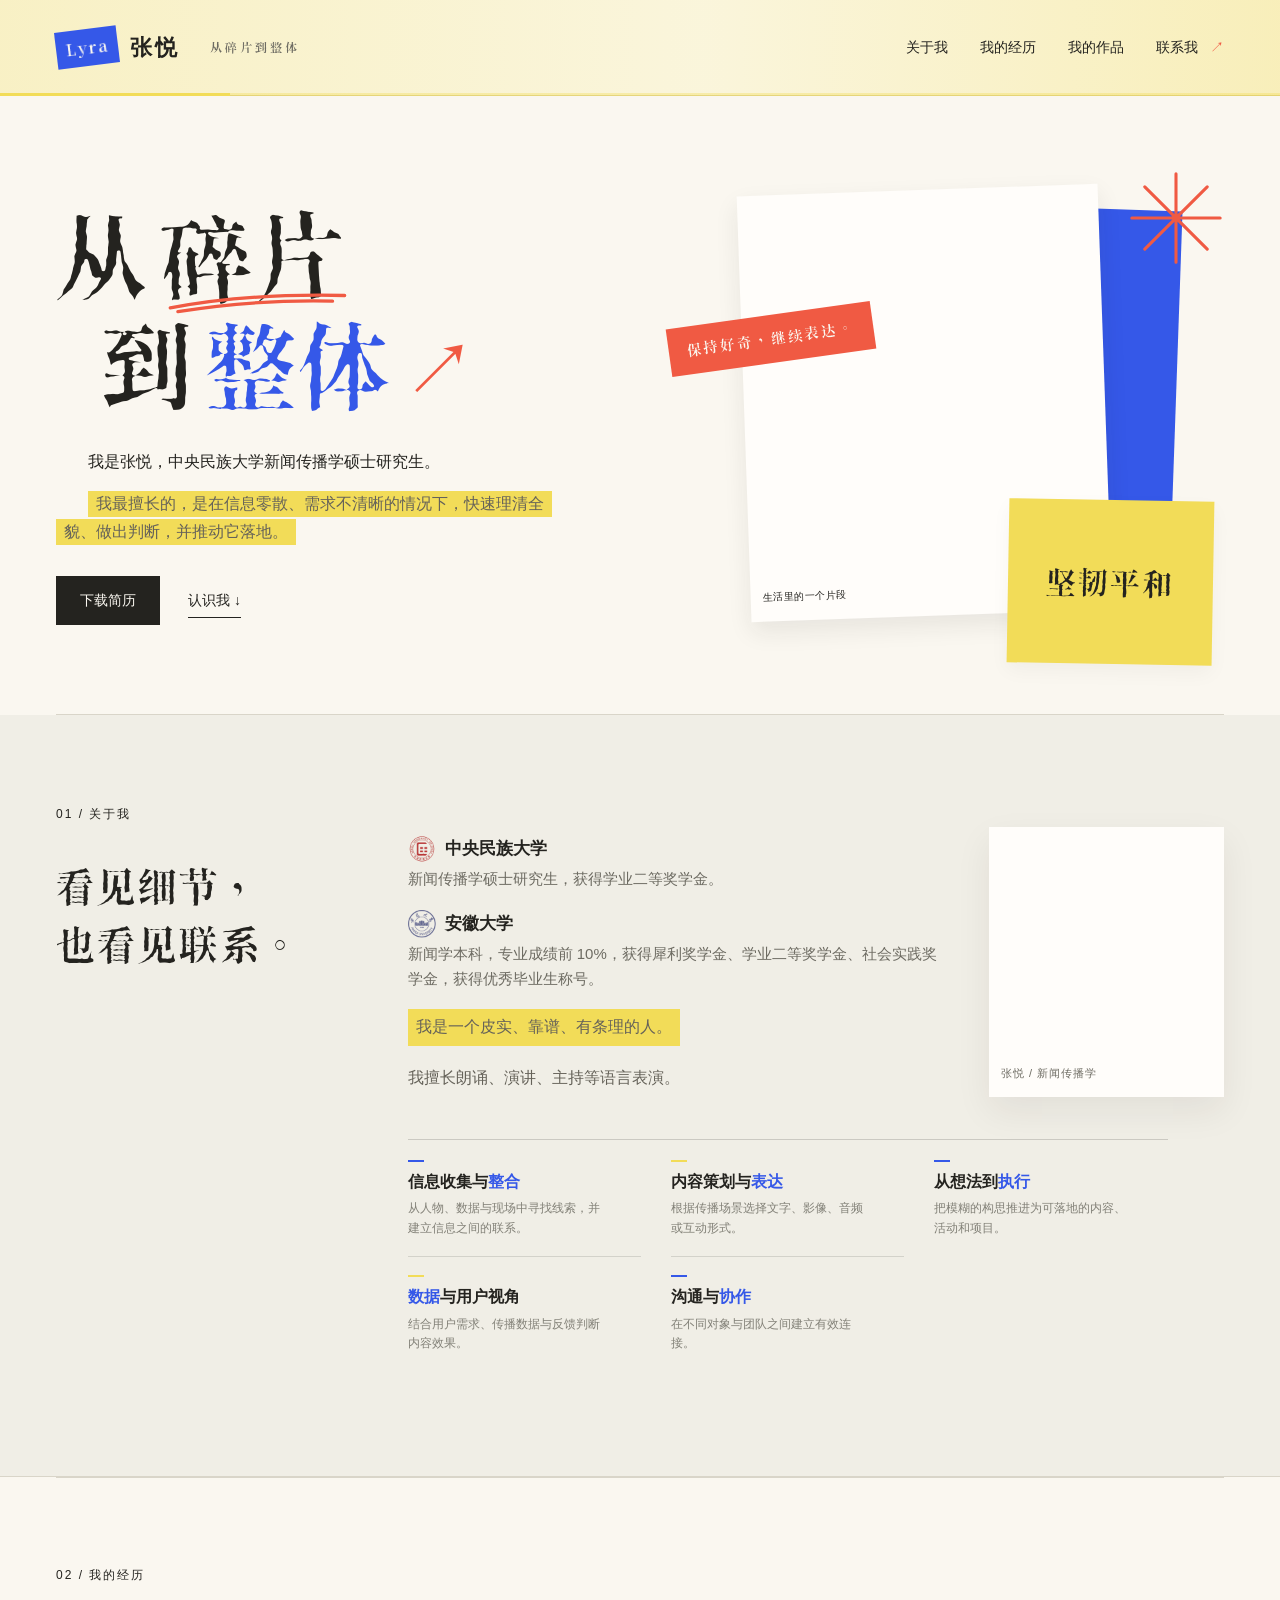
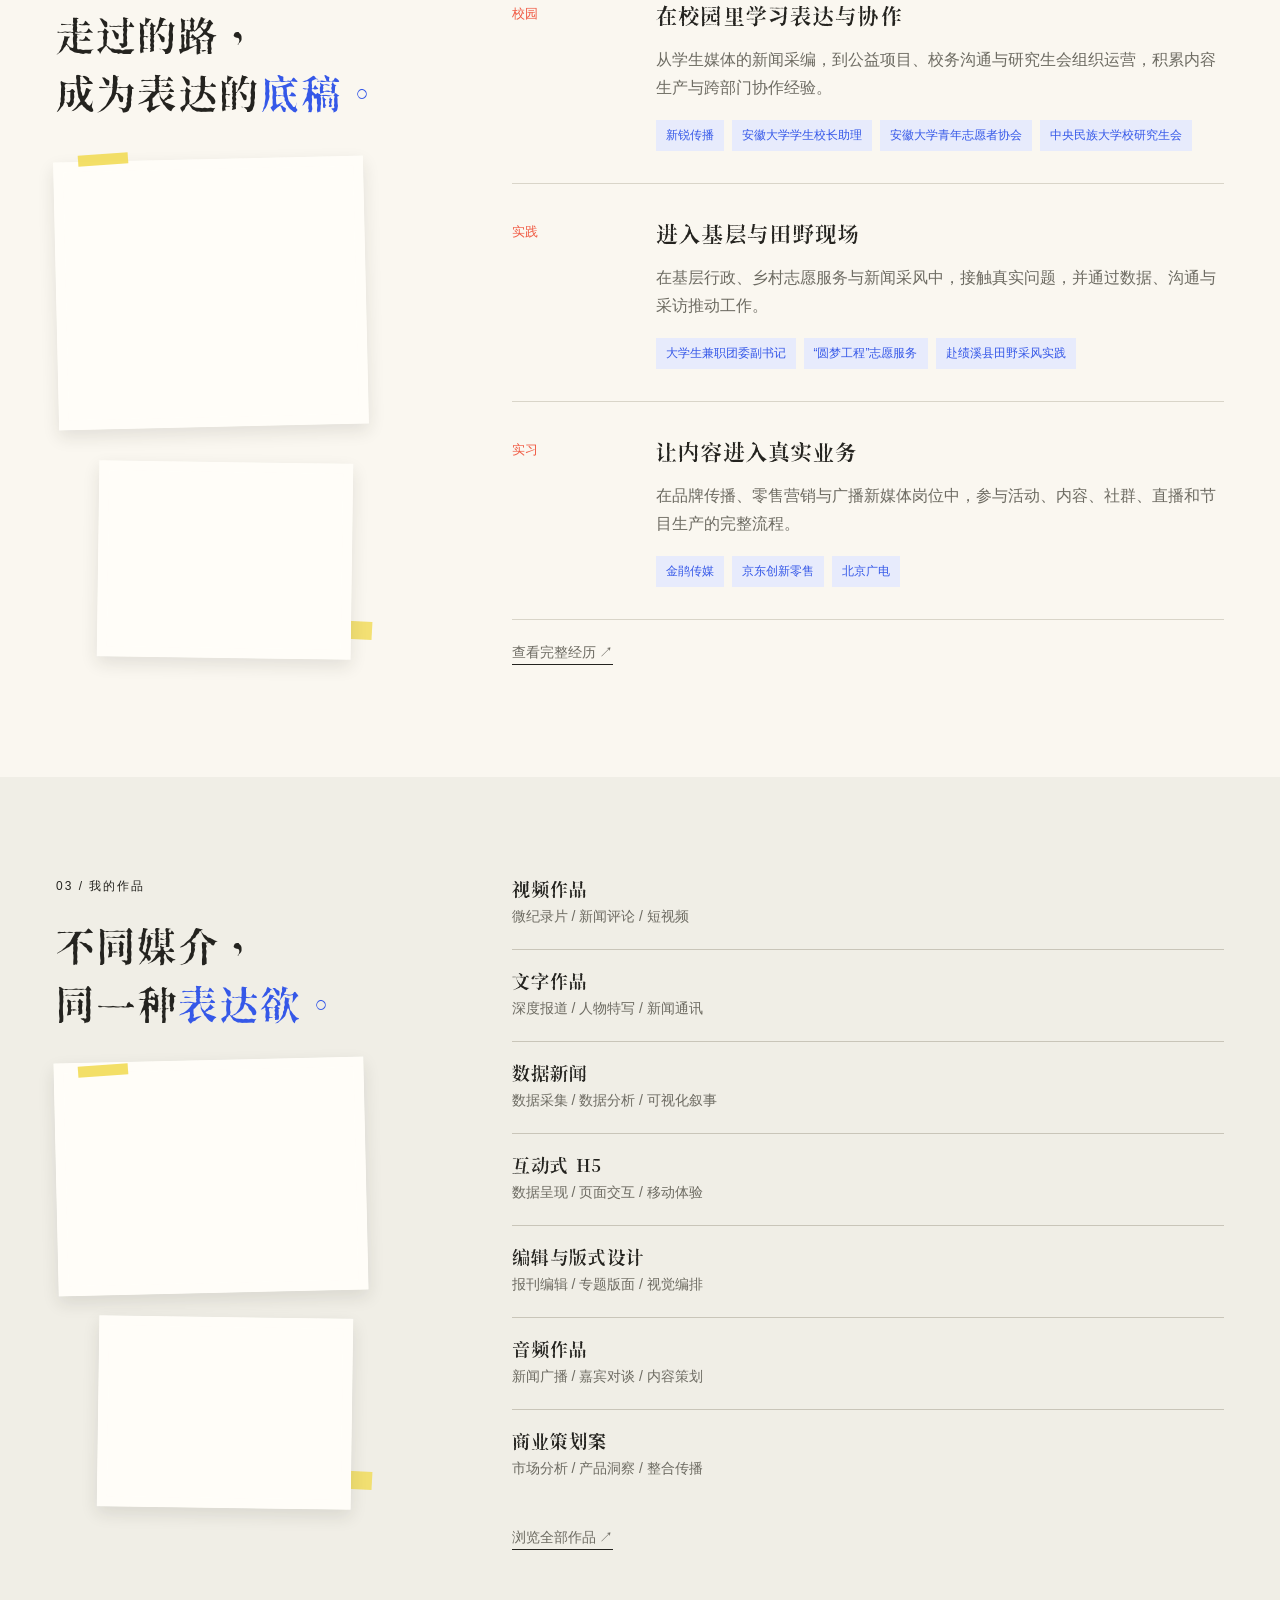
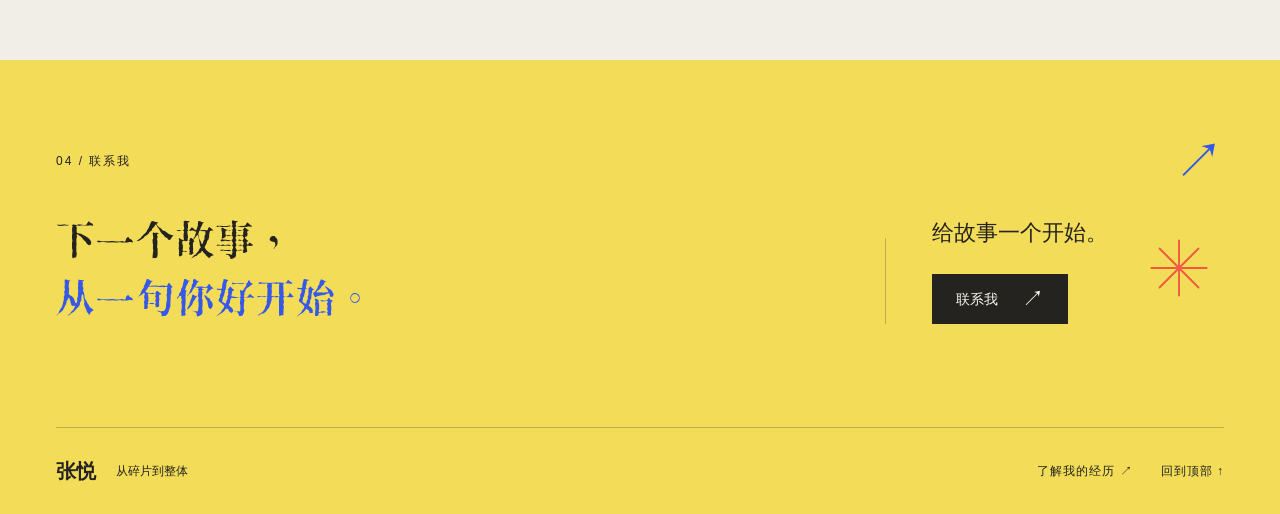
==== commit 4ae9c461: "更新简历" ====
--- a/index.html
+++ b/index.html
@@ -29,7 +29,7 @@
       <h1 id="hero-title">从<span class="fragment-word">碎片<svg aria-hidden="true" viewBox="0 0 220 20"><path d="M3 13 Q95 0 214 9 M12 18 Q105 8 199 15"/></svg></span><br><span class="hero-line-two">到<span class="whole-word">整体<span aria-hidden="true">↗</span></span></span></h1>
       <p class="hero-identity">我是张悦，中央民族大学新闻传播学硕士研究生。</p>
       <p class="hero-description"><span class="hero-description-highlight">我最擅长的，是在信息零散、需求不清晰的情况下，快速理清全貌、做出判断，并推动它落地。</span></p>
-      <div class="hero-actions"><a class="button button-dark" href="联系我/01简历.pdf" download="张悦-个人简历.pdf">下载简历</a><a class="text-link" href="#about">认识我 <span aria-hidden="true">↓</span></a></div>
+      <div class="hero-actions"><a class="button button-dark" href="联系我/张悦-19855687897-个人简历.pdf?v=20261009" download="张悦-19855687897-个人简历.pdf">下载简历</a><a class="text-link" href="#about">认识我 <span aria-hidden="true">↓</span></a></div>
     </div>
     <div class="collage" aria-label="照片与文字组成的个人拼贴">
       <div class="collage-blue" aria-hidden="true"></div>
